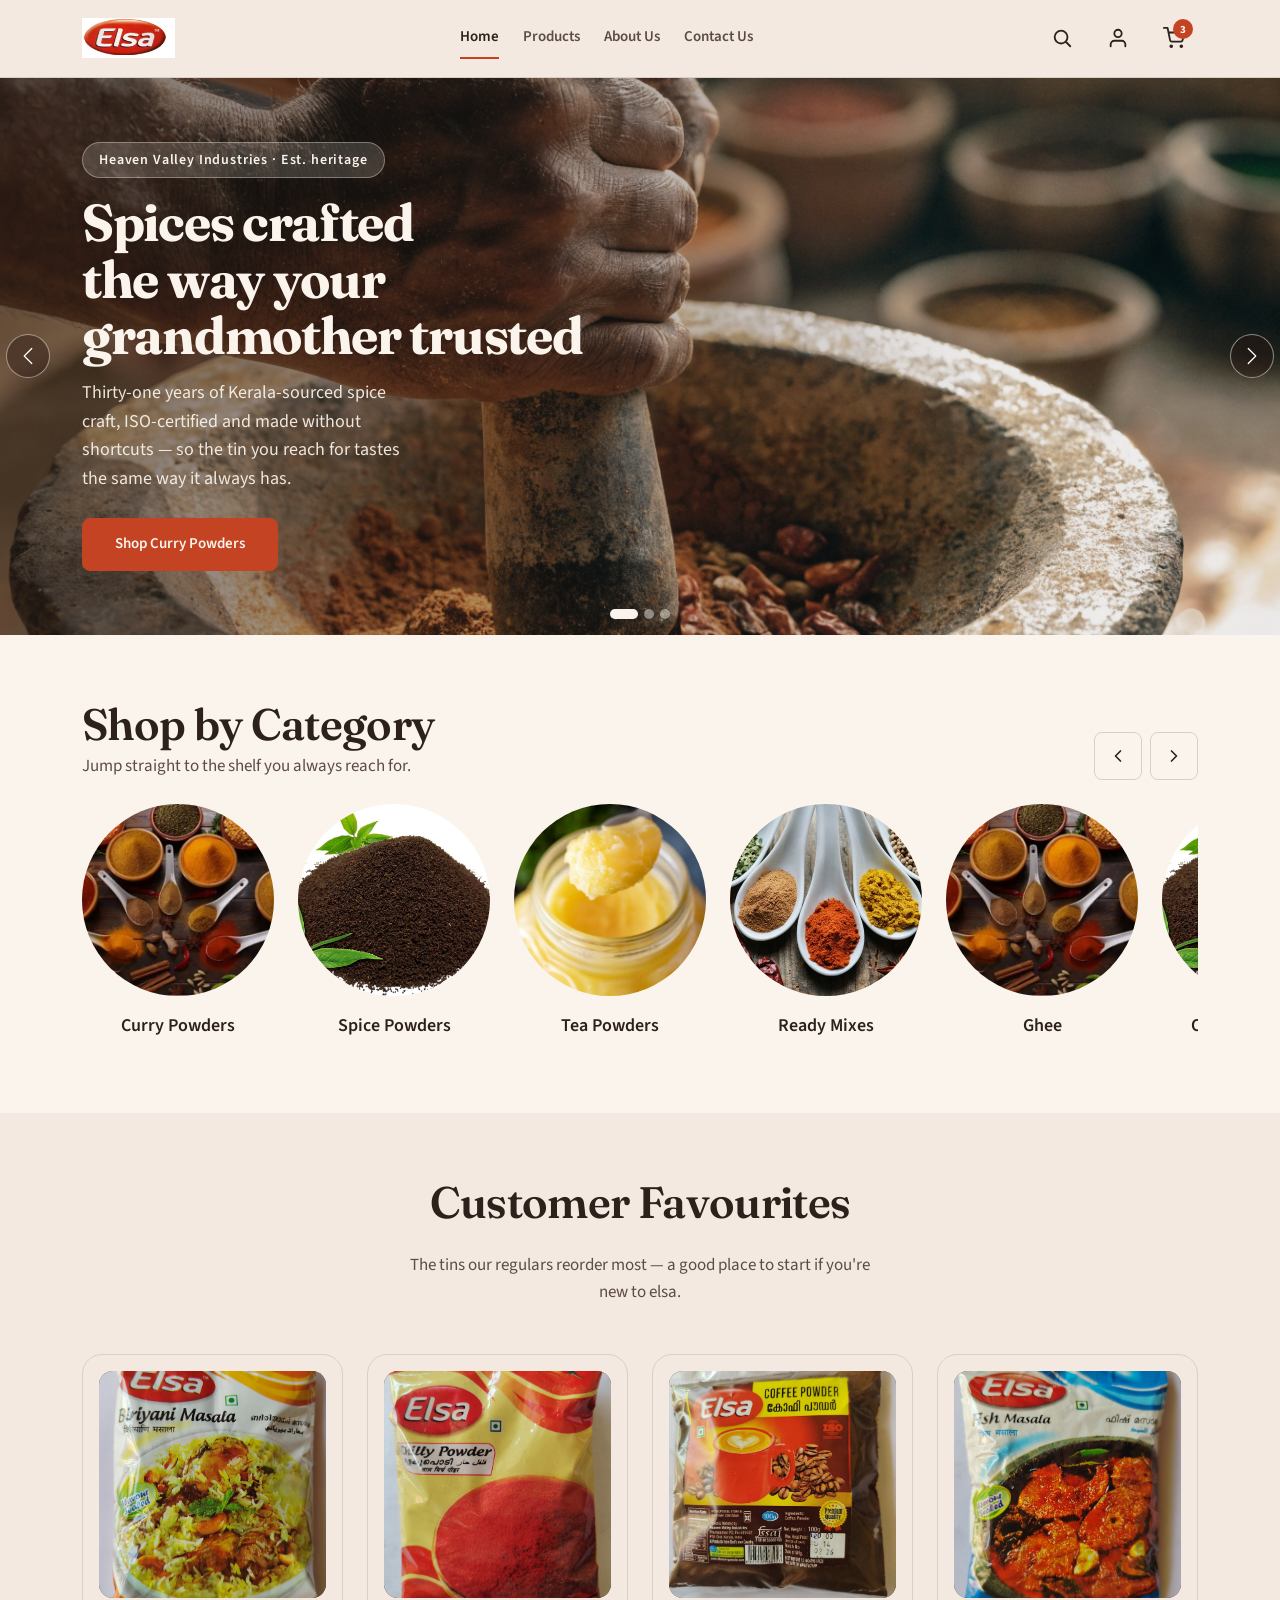
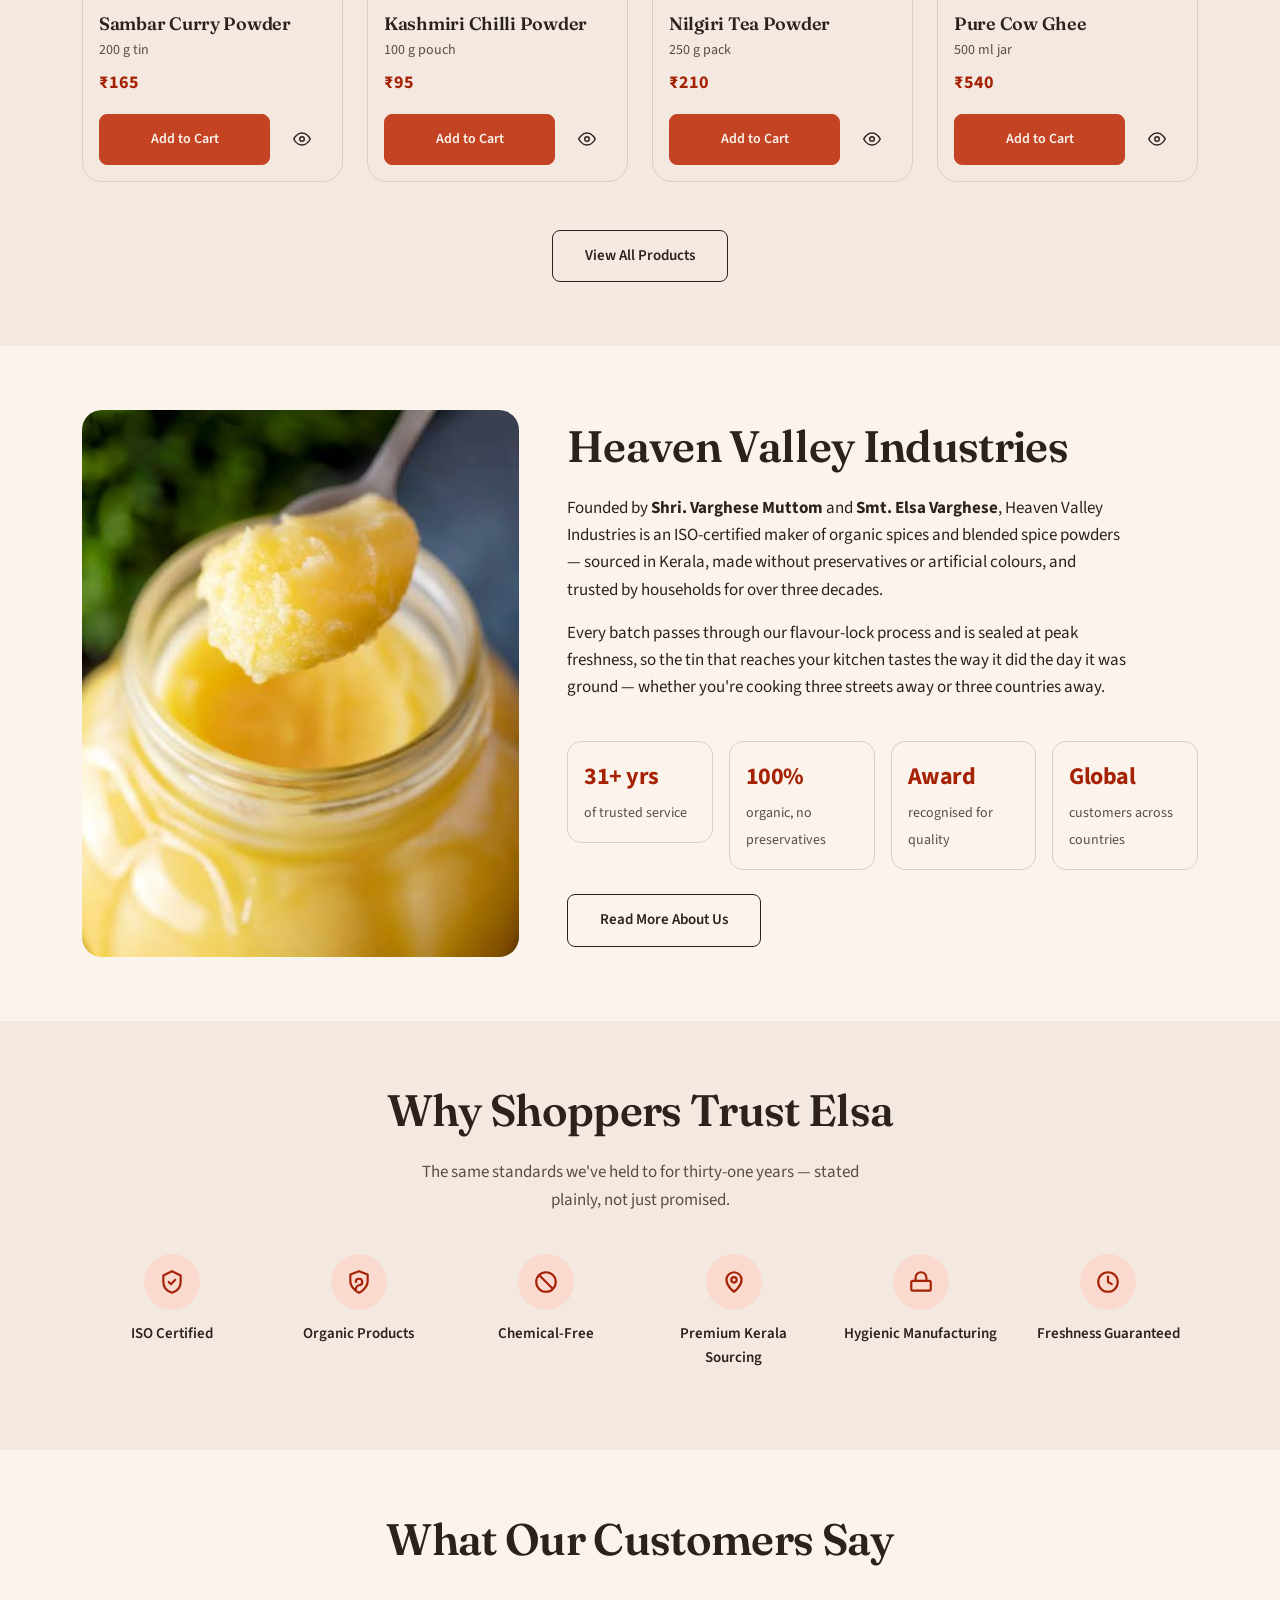
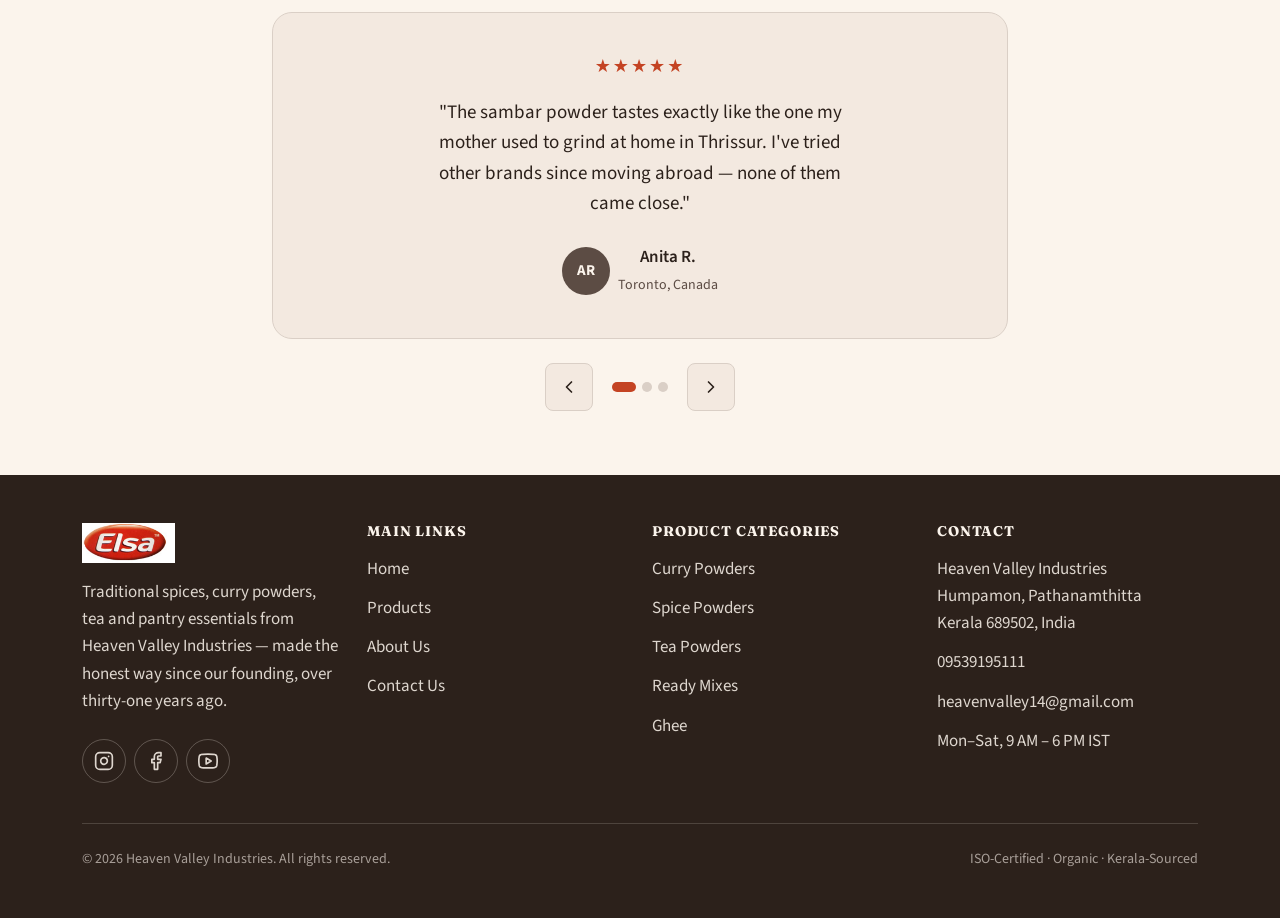
==== index.html @ 5a3be011 "first commit" ====
﻿<!DOCTYPE html>
<html lang="en">
<head>
  <meta charset="UTF-8">
  <meta name="viewport" content="width=device-width, initial-scale=1">
  <title>elsa — Traditional Spices, Curry Powders &amp; Pantry Essentials | Heaven Valley Industries</title>
  <meta name="description" content="Shop curry powders, spice blends, tea, ready mixes and ghee from Heaven Valley Industries — ISO-certified, organic, Kerala-sourced, made without preservatives or artificial colours.">

  <!-- Bootstrap 5 -->
  <link href="https://cdn.jsdelivr.net/npm/bootstrap@5.3.3/dist/css/bootstrap.min.css" rel="stylesheet">

  <!-- Heritage Pairing: Fraunces (warm display serif) + Source Sans 3 (humanist body sans); self-host in production -->
  <link rel="preconnect" href="https://fonts.googleapis.com">
  <link rel="preconnect" href="https://fonts.gstatic.com" crossorigin>
  <link href="https://fonts.googleapis.com/css2?family=Fraunces:opsz,wght@9..144,500;9..144,600&family=Source+Sans+3:wght@400;500;600;700&display=swap" rel="stylesheet">

  <link rel="stylesheet" href="css/tokens.css">
  <link rel="stylesheet" href="css/styles.css">
</head>
<body>
  <a class="skip-link" href="#main-content">Skip to main content</a>

  <!-- ============================== HEADER ============================== -->
  <header class="site-header sticky-top">
    <div class="container-xl">
      <div class="site-header__bar">

        <a class="brand" href="index.html">
          <img class="brand__logo" src="assets/images/elsa.png" alt="elsa — Heaven Valley Industries" width="168" height="48">
        </a>

        <nav class="primary-nav" aria-label="Primary">
          <a href="index.html" aria-current="page">Home</a>
          <a href="products.html">Products</a>
          <a href="about.html">About Us</a>
          <a href="contact.html">Contact Us</a>
        </nav>

        <div class="d-flex align-items-center gap-2 ms-auto ms-lg-0">

          <button type="button" class="icon-btn" id="searchToggle" aria-haspopup="true" aria-expanded="false" aria-controls="searchPanel" aria-label="Search products">
            <svg width="22" height="22" viewBox="0 0 24 24" fill="none" stroke="currentColor" stroke-width="2" stroke-linecap="round" stroke-linejoin="round" aria-hidden="true">
              <circle cx="11" cy="11" r="7"></circle>
              <line x1="21" y1="21" x2="16.65" y2="16.65"></line>
            </svg>
          </button>

          <div class="account-menu" id="accountMenu">
            <button type="button" class="icon-btn" id="accountMenuTrigger" aria-haspopup="true" aria-expanded="false" aria-controls="accountMenuPanel" aria-label="Account menu">
              <svg width="22" height="22" viewBox="0 0 24 24" fill="none" stroke="currentColor" stroke-width="2" stroke-linecap="round" stroke-linejoin="round" aria-hidden="true">
                <path d="M20 21v-2a4 4 0 0 0-4-4H8a4 4 0 0 0-4 4v2"></path>
                <circle cx="12" cy="7" r="4"></circle>
              </svg>
            </button>
            <div class="account-menu__panel" id="accountMenuPanel" role="menu" aria-label="Account">
              <a href="#" role="menuitem">My Account</a>
              <a href="order-tracking.html" role="menuitem">Track Order</a>
              <a href="login.html" role="menuitem">Sign In</a>
            </div>
          </div>

          <a class="icon-btn" href="cart.html" aria-label="Cart, 3 items">
            <svg width="22" height="22" viewBox="0 0 24 24" fill="none" stroke="currentColor" stroke-width="2" stroke-linecap="round" stroke-linejoin="round" aria-hidden="true">
              <circle cx="9" cy="21" r="1"></circle>
              <circle cx="20" cy="21" r="1"></circle>
              <path d="M1 1h4l2.68 13.39a2 2 0 0 0 2 1.61h9.72a2 2 0 0 0 2-1.61L23 6H6"></path>
            </svg>
            <span class="cart-badge" id="cartBadge">3</span>
          </a>

          <button type="button" class="icon-btn nav-toggle" id="navToggle" aria-haspopup="true" aria-expanded="false" aria-controls="mobileDrawer" aria-label="Open menu">
            <svg width="22" height="22" viewBox="0 0 24 24" fill="none" stroke="currentColor" stroke-width="2" stroke-linecap="round" stroke-linejoin="round" aria-hidden="true">
              <line x1="3" y1="6" x2="21" y2="6"></line>
              <line x1="3" y1="12" x2="21" y2="12"></line>
              <line x1="3" y1="18" x2="21" y2="18"></line>
            </svg>
          </button>

        </div>
      </div>
    </div>

    <div class="search-panel" id="searchPanel">
      <div class="search-panel__inner">
        <div class="container-xl">
          <form class="header-search" role="search" action="#" method="get">
            <label class="visually-hidden" for="site-search">Search products</label>
            <svg width="18" height="18" viewBox="0 0 24 24" fill="none" stroke="currentColor" stroke-width="2" stroke-linecap="round" stroke-linejoin="round" aria-hidden="true">
              <circle cx="11" cy="11" r="7"></circle>
              <line x1="21" y1="21" x2="16.65" y2="16.65"></line>
            </svg>
            <input type="search" id="site-search" name="q" placeholder="Search curry powders, spices, tea…">
            <button type="button" class="icon-btn search-panel__close" id="searchClose" aria-label="Close search">
              <svg width="18" height="18" viewBox="0 0 24 24" fill="none" stroke="currentColor" stroke-width="2" stroke-linecap="round" stroke-linejoin="round" aria-hidden="true">
                <line x1="18" y1="6" x2="6" y2="18"></line>
                <line x1="6" y1="6" x2="18" y2="18"></line>
              </svg>
            </button>
          </form>
        </div>
      </div>
    </div>
  </header>

  <!-- Mobile drawer -->
  <div class="drawer-scrim" id="drawerScrim" hidden></div>
  <nav class="mobile-drawer" id="mobileDrawer" aria-label="Mobile" aria-hidden="true">
    <div class="mobile-drawer__head">
      <span class="brand"><img class="brand__logo" src="assets/images/elsa.png" alt="elsa — Heaven Valley Industries" width="168" height="48"></span>
      <button type="button" class="icon-btn" id="drawerClose" aria-label="Close menu">
        <svg width="20" height="20" viewBox="0 0 24 24" fill="none" stroke="currentColor" stroke-width="2" stroke-linecap="round" stroke-linejoin="round" aria-hidden="true">
          <line x1="18" y1="6" x2="6" y2="18"></line>
          <line x1="6" y1="6" x2="18" y2="18"></line>
        </svg>
      </button>
    </div>
    <div class="mobile-drawer__section">
      <p class="mobile-drawer__label">Browse</p>
      <ul class="mobile-drawer__list">
        <li><a href="index.html">Home</a></li>
        <li><a href="products.html">Products</a></li>
        <li><a href="about.html">About Us</a></li>
        <li><a href="contact.html">Contact Us</a></li>
      </ul>
    </div>
    <div class="mobile-drawer__section">
      <p class="mobile-drawer__label">Account</p>
      <ul class="mobile-drawer__list">
        <li><a href="#">My Account</a></li>
        <li><a href="order-tracking.html">Track Order</a></li>
        <li><a href="login.html">Sign In</a></li>
      </ul>
    </div>
    <div class="mobile-drawer__section" style="border-bottom: none;">
      <p class="mobile-drawer__label">Shopping</p>
      <ul class="mobile-drawer__list">
        <li>
          <a href="cart.html">
            <span class="d-flex align-items-center justify-content-between w-100">
              <span>Your Cart</span>
              <span class="cart-badge" style="position: static;">3</span>
            </span>
          </a>
        </li>
      </ul>
    </div>
  </nav>

  <main id="main-content">

    <!-- ============================== HERO ============================== -->
    <section class="hero" aria-roledescription="carousel" aria-label="Featured highlights">
      <div id="heroCarousel" class="carousel slide" data-bs-ride="carousel" data-bs-pause="hover" data-bs-interval="6500">
        <div class="carousel-indicators">
          <button type="button" data-bs-target="#heroCarousel" data-bs-slide-to="0" class="active" aria-current="true" aria-label="Slide 1: Heritage and quality"></button>
          <button type="button" data-bs-target="#heroCarousel" data-bs-slide-to="1" aria-label="Slide 2: Purity and process"></button>
          <button type="button" data-bs-target="#heroCarousel" data-bs-slide-to="2" aria-label="Slide 3: Full range"></button>
        </div>
        <div class="carousel-inner">

          <div class="carousel-item active">
            <div class="hero-slide" style="background-image: url('assets/images/elsa-hero-1.png');">
              <div class="container-xl">
                <div class="hero-slide__content">
                  <span class="hero-slide__eyebrow">Heaven Valley Industries · Est. heritage</span>
                  <h1 class="hero-slide__title">Spices crafted the way your grandmother trusted</h1>
                  <p class="hero-slide__lede">Thirty-one years of Kerala-sourced spice craft, ISO-certified and made without shortcuts — so the tin you reach for tastes the same way it always has.</p>
                  <a class="btn btn-accent btn-lg" href="products.html">Shop Curry Powders</a>
                </div>
              </div>
            </div>
          </div>

          <div class="carousel-item">
            <div class="hero-slide" style="background-image: url('assets/images/elsa-hero-2.png');">
              <div class="container-xl">
                <div class="hero-slide__content">
                  <span class="hero-slide__eyebrow">No preservatives · No artificial colour</span>
                  <h1 class="hero-slide__title">No preservatives. No artificial colours. Just spice.</h1>
                  <p class="hero-slide__lede">Our flavour-lock process keeps every batch close to how it tasted the day it was ground — nothing added to make it last, nothing added to make it look brighter.</p>
                  <a class="btn btn-accent btn-lg" href="about.html">See What Makes Us Different</a>
                </div>
              </div>
            </div>
          </div>

          <div class="carousel-item">
            <div class="hero-slide" style="background-image: url('assets/images/elsa-hero-3.png');">
              <div class="container-xl">
                <div class="hero-slide__content">
                  <span class="hero-slide__eyebrow">Curry powders · Spice blends · Tea · Mixes · Ghee</span>
                  <h1 class="hero-slide__title">Everything your kitchen reaches for, in one place</h1>
                  <p class="hero-slide__lede">From the everyday curry powder to the ghee you save for festival cooking — restock the staples you already trust in a couple of taps.</p>
                  <a class="btn btn-accent btn-lg" href="products.html">Browse All Products</a>
                </div>
              </div>
            </div>
          </div>

        </div>

        <button class="carousel-control-prev" type="button" data-bs-target="#heroCarousel" data-bs-slide="prev">
          <span class="carousel-control-prev-icon" aria-hidden="true"></span>
          <span class="visually-hidden">Previous slide</span>
        </button>
        <button class="carousel-control-next" type="button" data-bs-target="#heroCarousel" data-bs-slide="next">
          <span class="carousel-control-next-icon" aria-hidden="true"></span>
          <span class="visually-hidden">Next slide</span>
        </button>
      </div>
    </section>

    <!-- ============================== CATEGORIES ============================== -->
    <section class="section section--paper" aria-labelledby="categories-heading">
      <div class="container-xl">
        <div class="d-flex justify-content-between align-items-end flex-wrap gap-3 mb-4">
          <div>
            <h2 class="section-heading mb-1" id="categories-heading">Shop by Category</h2>
            <p class="section-lede mb-0">Jump straight to the shelf you always reach for.</p>
          </div>
          <div class="scroller-controls" role="group" aria-label="Scroll categories">
            <button type="button" class="icon-btn" id="categoryPrev" aria-label="Scroll categories left">
              <svg width="20" height="20" viewBox="0 0 24 24" fill="none" stroke="currentColor" stroke-width="2" stroke-linecap="round" stroke-linejoin="round" aria-hidden="true"><polyline points="15 18 9 12 15 6"></polyline></svg>
            </button>
            <button type="button" class="icon-btn" id="categoryNext" aria-label="Scroll categories right">
              <svg width="20" height="20" viewBox="0 0 24 24" fill="none" stroke="currentColor" stroke-width="2" stroke-linecap="round" stroke-linejoin="round" aria-hidden="true"><polyline points="9 18 15 12 9 6"></polyline></svg>
            </button>
          </div>
        </div>

        <ul class="category-scroller list-unstyled mb-0" id="categoryScroller">
          <li class="category-card-wrap">
            <a class="category-card" href="products.html">
              <span class="category-card__media">
                <img src="assets/images/category-2.jpg" alt="Curry Powders" loading="lazy">
              </span>
              <span class="category-card__title">Curry Powders</span>
            </a>
          </li>
          <li class="category-card-wrap">
            <a class="category-card" href="products.html">
              <span class="category-card__media">
                <img src="assets/images/category-3.jpg" alt="Spice Powders" loading="lazy">
              </span>
              <span class="category-card__title">Spice Powders</span>
            </a>
          </li>
          <li class="category-card-wrap">
            <a class="category-card" href="products.html">
              <span class="category-card__media">
                <img src="assets/images/category-4.jpg" alt="Tea Powders" loading="lazy">
              </span>
              <span class="category-card__title">Tea Powders</span>
            </a>
          </li>
          <li class="category-card-wrap">
            <a class="category-card" href="products.html">
              <span class="category-card__media">
                <img src="assets/images/category-5.webp" alt="Ready Mixes" loading="lazy">
              </span>
              <span class="category-card__title">Ready Mixes</span>
            </a>
          </li>
          <li class="category-card-wrap">
            <a class="category-card" href="products.html">
              <span class="category-card__media">
                <img src="assets/images/category-2.jpg" alt="Ghee" loading="lazy">
              </span>
              <span class="category-card__title">Ghee</span>
            </a>
          </li>
          <li class="category-card-wrap">
            <a class="category-card" href="products.html">
              <span class="category-card__media">
                <img src="assets/images/category-3.jpg" alt="Organic Products" loading="lazy">
              </span>
              <span class="category-card__title">Organic Products</span>
            </a>
          </li>
        </ul>
      </div>
    </section>

    <!-- ============================== FEATURED PRODUCTS ============================== -->
    <section class="section section--surface" id="featured-products" aria-labelledby="featured-heading">
      <div class="container-xl">
        <div class="text-center mx-auto mb-5" style="max-width: 38rem;">
          <h2 class="section-heading" id="featured-heading">Customer Favourites</h2>
          <p class="section-lede mx-auto">The tins our regulars reorder most — a good place to start if you're new to elsa.</p>
        </div>

        <div class="row row-cols-2 row-cols-md-2 row-cols-xl-4 g-4">

          <div class="col">
            <article class="product-card">
              <div class="product-card__media">
                <span class="media-placeholder" data-asset="Product photo, Elsa Sambar Curry Powder 200g tin on neutral backdrop, 1200×1200" aria-hidden="true">Sambar Curry Powder</span>
              </div>
              <h3 class="product-card__name">Sambar Curry Powder</h3>
              <p class="product-card__weight">200 g tin</p>
              <p class="product-card__price">₹165</p>
              <div class="product-card__actions">
                <button type="button" class="btn btn-accent btn-add" data-product="Sambar Curry Powder">
                  <span class="btn-add__label">Add to Cart</span>
                </button>
                <button type="button" class="btn btn-quiet" data-quick-view
                  data-name="Sambar Curry Powder" data-weight="200 g tin" data-price="₹165"
                  data-desc="A balanced, slow-roasted blend for everyday sambar — coriander-forward with a gentle chilli warmth, ground in small batches and sealed for freshness."
                  aria-label="Quick view: Sambar Curry Powder">
                  <svg width="18" height="18" viewBox="0 0 24 24" fill="none" stroke="currentColor" stroke-width="2" stroke-linecap="round" stroke-linejoin="round" aria-hidden="true"><path d="M1 12s4-8 11-8 11 8 11 8-4 8-11 8-11-8-11-8z"></path><circle cx="12" cy="12" r="3"></circle></svg>
                </button>
              </div>
            </article>
          </div>

          <div class="col">
            <article class="product-card">
              <div class="product-card__media">
                <span class="media-placeholder" data-asset="Product photo, Elsa Kashmiri Chilli Powder 100g pouch on neutral backdrop, 1200×1200" aria-hidden="true">Kashmiri Chilli Powder</span>
              </div>
              <h3 class="product-card__name">Kashmiri Chilli Powder</h3>
              <p class="product-card__weight">100 g pouch</p>
              <p class="product-card__price">₹95</p>
              <div class="product-card__actions">
                <button type="button" class="btn btn-accent btn-add" data-product="Kashmiri Chilli Powder">
                  <span class="btn-add__label">Add to Cart</span>
                </button>
                <button type="button" class="btn btn-quiet" data-quick-view
                  data-name="Kashmiri Chilli Powder" data-weight="100 g pouch" data-price="₹95"
                  data-desc="Prized for colour over heat — stone-ground from sun-dried Kashmiri chillies for the deep red base every good curry starts with."
                  aria-label="Quick view: Kashmiri Chilli Powder">
                  <svg width="18" height="18" viewBox="0 0 24 24" fill="none" stroke="currentColor" stroke-width="2" stroke-linecap="round" stroke-linejoin="round" aria-hidden="true"><path d="M1 12s4-8 11-8 11 8 11 8-4 8-11 8-11-8-11-8z"></path><circle cx="12" cy="12" r="3"></circle></svg>
                </button>
              </div>
            </article>
          </div>

          <div class="col">
            <article class="product-card">
              <div class="product-card__media">
                <span class="media-placeholder" data-asset="Product photo, Elsa Nilgiri Tea Powder 250g pack on neutral backdrop, 1200×1200" aria-hidden="true">Nilgiri Tea Powder</span>
              </div>
              <h3 class="product-card__name">Nilgiri Tea Powder</h3>
              <p class="product-card__weight">250 g pack</p>
              <p class="product-card__price">₹210</p>
              <div class="product-card__actions">
                <button type="button" class="btn btn-accent btn-add" data-product="Nilgiri Tea Powder">
                  <span class="btn-add__label">Add to Cart</span>
                </button>
                <button type="button" class="btn btn-quiet" data-quick-view
                  data-name="Nilgiri Tea Powder" data-weight="250 g pack" data-price="₹210"
                  data-desc="A brisk, full-bodied CTC blend from the Nilgiri hills — the everyday cup, brews strong enough for a generous splash of milk."
                  aria-label="Quick view: Nilgiri Tea Powder">
                  <svg width="18" height="18" viewBox="0 0 24 24" fill="none" stroke="currentColor" stroke-width="2" stroke-linecap="round" stroke-linejoin="round" aria-hidden="true"><path d="M1 12s4-8 11-8 11 8 11 8-4 8-11 8-11-8-11-8z"></path><circle cx="12" cy="12" r="3"></circle></svg>
                </button>
              </div>
            </article>
          </div>

          <div class="col">
            <article class="product-card">
              <div class="product-card__media">
                <span class="media-placeholder" data-asset="Product photo, Elsa Pure Cow Ghee 500ml jar on neutral backdrop, 1200×1200" aria-hidden="true">Pure Cow Ghee</span>
              </div>
              <h3 class="product-card__name">Pure Cow Ghee</h3>
              <p class="product-card__weight">500 ml jar</p>
              <p class="product-card__price">₹540</p>
              <div class="product-card__actions">
                <button type="button" class="btn btn-accent btn-add" data-product="Pure Cow Ghee">
                  <span class="btn-add__label">Add to Cart</span>
                </button>
                <button type="button" class="btn btn-quiet" data-quick-view
                  data-name="Pure Cow Ghee" data-weight="500 ml jar" data-price="₹540"
                  data-desc="Slow-simmered the traditional way from Kerala cow's milk — the deep aroma that finishes a pot of dal or a festival sweet properly."
                  aria-label="Quick view: Pure Cow Ghee">
                  <svg width="18" height="18" viewBox="0 0 24 24" fill="none" stroke="currentColor" stroke-width="2" stroke-linecap="round" stroke-linejoin="round" aria-hidden="true"><path d="M1 12s4-8 11-8 11 8 11 8-4 8-11 8-11-8-11-8z"></path><circle cx="12" cy="12" r="3"></circle></svg>
                </button>
              </div>
            </article>
          </div>

        </div>

        <div class="text-center mt-5">
          <a class="btn btn-ghost btn-lg" href="products.html">View All Products</a>
        </div>
      </div>
    </section>

    <!-- ============================== ABOUT US ============================== -->
    <section class="section" id="about" aria-labelledby="about-heading">
      <div class="container-xl">
        <div class="row align-items-center g-5">
          <div class="col-12 col-lg-5">
            <div class="about-media">
              <img src="assets/images/category-4.jpg" alt="Heaven Valley Industries — Kerala spice heritage" loading="lazy" style="width:100%;height:100%;object-fit:cover;display:block;">
            </div>
          </div>
          <div class="col-12 col-lg-7">
            <h2 class="section-heading">Heaven Valley Industries</h2>
            <p>Founded by <strong>Shri. Varghese Muttom</strong> and <strong>Smt. Elsa Varghese</strong>, Heaven Valley Industries is an ISO-certified maker of organic spices and blended spice powders — sourced in Kerala, made without preservatives or artificial colours, and trusted by households for over three decades.</p>
            <p>Every batch passes through our flavour-lock process and is sealed at peak freshness, so the tin that reaches your kitchen tastes the way it did the day it was ground — whether you're cooking three streets away or three countries away.</p>

            <div class="row row-cols-2 row-cols-lg-4 g-3 my-4">
              <div class="col">
                <div class="stat-card">
                  <span class="stat-card__value">31+ yrs</span>
                  <span class="stat-card__label">of trusted service</span>
                </div>
              </div>
              <div class="col">
                <div class="stat-card">
                  <span class="stat-card__value">100%</span>
                  <span class="stat-card__label">organic, no preservatives</span>
                </div>
              </div>
              <div class="col">
                <div class="stat-card">
                  <span class="stat-card__value">Award</span>
                  <span class="stat-card__label">recognised for quality</span>
                </div>
              </div>
              <div class="col">
                <div class="stat-card">
                  <span class="stat-card__value">Global</span>
                  <span class="stat-card__label">customers across countries</span>
                </div>
              </div>
            </div>

            <a class="btn btn-ghost" href="about.html">Read More About Us</a>
          </div>
        </div>
      </div>
    </section>

    <!-- ============================== TRUST & QUALITY ============================== -->
    <section class="section section--surface" aria-labelledby="trust-heading">
      <div class="container-xl">
        <div class="text-center mx-auto mb-4" style="max-width: 38rem;">
          <h2 class="section-heading" id="trust-heading">Why Shoppers Trust Elsa</h2>
          <p class="section-lede mx-auto">The same standards we've held to for thirty-one years — stated plainly, not just promised.</p>
        </div>

        <div class="row row-cols-2 row-cols-md-3 row-cols-xl-6 g-2">
          <div class="col">
            <div class="trust-item">
              <span class="trust-item__icon" aria-hidden="true">
                <svg width="26" height="26" viewBox="0 0 24 24" fill="none" stroke="currentColor" stroke-width="2" stroke-linecap="round" stroke-linejoin="round"><path d="M12 2 4 6v6c0 5 3.5 8.5 8 10 4.5-1.5 8-5 8-10V6l-8-4z"></path><path d="m9 12 2 2 4-4"></path></svg>
              </span>
              <p class="trust-item__label mb-0">ISO Certified</p>
            </div>
          </div>
          <div class="col">
            <div class="trust-item">
              <span class="trust-item__icon" aria-hidden="true">
                <svg width="26" height="26" viewBox="0 0 24 24" fill="none" stroke="currentColor" stroke-width="2" stroke-linecap="round" stroke-linejoin="round"><path d="M12 22s8-4 8-11V5l-8-3-8 3v6c0 7 8 11 8 11z"></path><path d="M9 12c0-2 1.5-3 3-3s3 1 3 3-1.5 3-3 3-3 2-3 4"></path></svg>
              </span>
              <p class="trust-item__label mb-0">Organic Products</p>
            </div>
          </div>
          <div class="col">
            <div class="trust-item">
              <span class="trust-item__icon" aria-hidden="true">
                <svg width="26" height="26" viewBox="0 0 24 24" fill="none" stroke="currentColor" stroke-width="2" stroke-linecap="round" stroke-linejoin="round"><circle cx="12" cy="12" r="9"></circle><line x1="6.5" y1="6.5" x2="17.5" y2="17.5"></line></svg>
              </span>
              <p class="trust-item__label mb-0">Chemical-Free</p>
            </div>
          </div>
          <div class="col">
            <div class="trust-item">
              <span class="trust-item__icon" aria-hidden="true">
                <svg width="26" height="26" viewBox="0 0 24 24" fill="none" stroke="currentColor" stroke-width="2" stroke-linecap="round" stroke-linejoin="round"><path d="M12 21s-7-5-7-11a7 7 0 0 1 14 0c0 6-7 11-7 11z"></path><circle cx="12" cy="10" r="2.5"></circle></svg>
              </span>
              <p class="trust-item__label mb-0">Premium Kerala Sourcing</p>
            </div>
          </div>
          <div class="col">
            <div class="trust-item">
              <span class="trust-item__icon" aria-hidden="true">
                <svg width="26" height="26" viewBox="0 0 24 24" fill="none" stroke="currentColor" stroke-width="2" stroke-linecap="round" stroke-linejoin="round"><rect x="3" y="11" width="18" height="9" rx="1.5"></rect><path d="M7 11V8a5 5 0 0 1 10 0v3"></path></svg>
              </span>
              <p class="trust-item__label mb-0">Hygienic Manufacturing</p>
            </div>
          </div>
          <div class="col">
            <div class="trust-item">
              <span class="trust-item__icon" aria-hidden="true">
                <svg width="26" height="26" viewBox="0 0 24 24" fill="none" stroke="currentColor" stroke-width="2" stroke-linecap="round" stroke-linejoin="round"><circle cx="12" cy="12" r="9"></circle><polyline points="12 7 12 12 15.5 14"></polyline></svg>
              </span>
              <p class="trust-item__label mb-0">Freshness Guaranteed</p>
            </div>
          </div>
        </div>
      </div>
    </section>

    <!-- ============================== TESTIMONIALS ============================== -->
    <section class="section" aria-labelledby="testimonials-heading">
      <div class="container-xl">
        <h2 class="section-heading text-center mb-5" id="testimonials-heading">What Our Customers Say</h2>

        <div class="row justify-content-center">
          <div class="col-12 col-md-10 col-lg-8">
            <div id="testimonialCarousel" class="carousel slide" data-bs-ride="false">
              <div class="carousel-inner">

                <div class="carousel-item active">
                  <figure class="testimonial-card mb-0">
                    <div class="testimonial-card__stars" role="img" aria-label="Rated 5 out of 5 stars">★★★★★</div>
                    <blockquote class="testimonial-card__quote">"The sambar powder tastes exactly like the one my mother used to grind at home in Thrissur. I've tried other brands since moving abroad — none of them came close."</blockquote>
                    <figcaption class="testimonial-card__person">
                      <span class="avatar" aria-hidden="true">AR</span>
                      <span>
                        <span class="testimonial-card__name">Anita R.</span>
                        <span class="testimonial-card__place">Toronto, Canada</span>
                      </span>
                    </figcaption>
                  </figure>
                </div>

                <div class="carousel-item">
                  <figure class="testimonial-card mb-0">
                    <div class="testimonial-card__stars" role="img" aria-label="Rated 5 out of 5 stars">★★★★★</div>
                    <blockquote class="testimonial-card__quote">"My mother is 78 and orders her own spice tins now because the website is so easy to use — big buttons, clear prices, nothing confusing. That alone earned my trust in the brand."</blockquote>
                    <figcaption class="testimonial-card__person">
                      <span class="avatar" aria-hidden="true">SM</span>
                      <span>
                        <span class="testimonial-card__name">Suresh M.</span>
                        <span class="testimonial-card__place">Kochi, Kerala</span>
                      </span>
                    </figcaption>
                  </figure>
                </div>

                <div class="carousel-item">
                  <figure class="testimonial-card mb-0">
                    <div class="testimonial-card__stars" role="img" aria-label="Rated 4 out of 5 stars">★★★★<span aria-hidden="true">☆</span></div>
                    <blockquote class="testimonial-card__quote">"The ghee has a depth of flavour that the supermarket brands just don't have, and you can genuinely smell that it's the real thing the moment you open the jar."</blockquote>
                    <figcaption class="testimonial-card__person">
                      <span class="avatar" aria-hidden="true">PJ</span>
                      <span>
                        <span class="testimonial-card__name">Priya J.</span>
                        <span class="testimonial-card__place">Bengaluru, India</span>
                      </span>
                    </figcaption>
                  </figure>
                </div>

              </div>

              <div class="d-flex align-items-center justify-content-center gap-3 mt-4">
                <button class="icon-btn testimonial-control" type="button" data-bs-target="#testimonialCarousel" data-bs-slide="prev">
                  <svg width="20" height="20" viewBox="0 0 24 24" fill="none" stroke="currentColor" stroke-width="2" stroke-linecap="round" stroke-linejoin="round" aria-hidden="true"><polyline points="15 18 9 12 15 6"></polyline></svg>
                  <span class="visually-hidden">Previous testimonial</span>
                </button>
                <div class="carousel-indicators position-static m-0">
                  <button type="button" data-bs-target="#testimonialCarousel" data-bs-slide-to="0" class="active" aria-current="true" aria-label="Testimonial 1"></button>
                  <button type="button" data-bs-target="#testimonialCarousel" data-bs-slide-to="1" aria-label="Testimonial 2"></button>
                  <button type="button" data-bs-target="#testimonialCarousel" data-bs-slide-to="2" aria-label="Testimonial 3"></button>
                </div>
                <button class="icon-btn testimonial-control" type="button" data-bs-target="#testimonialCarousel" data-bs-slide="next">
                  <svg width="20" height="20" viewBox="0 0 24 24" fill="none" stroke="currentColor" stroke-width="2" stroke-linecap="round" stroke-linejoin="round" aria-hidden="true"><polyline points="9 18 15 12 9 6"></polyline></svg>
                  <span class="visually-hidden">Next testimonial</span>
                </button>
              </div>
            </div>
          </div>
        </div>
      </div>
    </section>

  </main>

  <!-- ============================== FOOTER ============================== -->
  <footer class="site-footer" id="contact">
    <div class="container-xl py-5">
      <div class="row row-cols-1 row-cols-md-2 row-cols-lg-4 g-4">

        <div class="col">
          <span class="footer-brand">
            <img class="brand__logo" src="assets/images/elsa.png" alt="elsa — Heaven Valley Industries" width="168" height="48">
          </span>
          <p class="mb-0" style="max-width: 32ch;">Traditional spices, curry powders, tea and pantry essentials from Heaven Valley Industries — made the honest way since our founding, over thirty-one years ago.</p>
          <div class="social-row">
            <a href="#" aria-label="Follow elsa on Instagram">
              <svg width="20" height="20" viewBox="0 0 24 24" fill="none" stroke="currentColor" stroke-width="2" stroke-linecap="round" stroke-linejoin="round" aria-hidden="true"><rect x="2" y="2" width="20" height="20" rx="5"></rect><path d="M16 11.37A4 4 0 1 1 12.63 8 4 4 0 0 1 16 11.37z"></path><line x1="17.5" y1="6.5" x2="17.51" y2="6.5"></line></svg>
            </a>
            <a href="#" aria-label="Follow elsa on Facebook">
              <svg width="20" height="20" viewBox="0 0 24 24" fill="none" stroke="currentColor" stroke-width="2" stroke-linecap="round" stroke-linejoin="round" aria-hidden="true"><path d="M18 2h-3a5 5 0 0 0-5 5v3H7v4h3v8h4v-8h3l1-4h-4V7a1 1 0 0 1 1-1h3z"></path></svg>
            </a>
            <a href="#" aria-label="Subscribe to elsa on YouTube">
              <svg width="20" height="20" viewBox="0 0 24 24" fill="none" stroke="currentColor" stroke-width="2" stroke-linecap="round" stroke-linejoin="round" aria-hidden="true"><path d="M22.5 6.4a3 3 0 0 0-2.1-2.1C18.6 3.7 12 3.7 12 3.7s-6.6 0-8.4.6A3 3 0 0 0 1.5 6.4 31 31 0 0 0 1 12a31 31 0 0 0 .5 5.6 3 3 0 0 0 2.1 2.1c1.8.6 8.4.6 8.4.6s6.6 0 8.4-.6a3 3 0 0 0 2.1-2.1A31 31 0 0 0 23 12a31 31 0 0 0-.5-5.6z"></path><polygon points="9.8 15.5 15.8 12 9.8 8.5 9.8 15.5"></polygon></svg>
            </a>
          </div>
        </div>

        <div class="col">
          <h2 class="footer-heading h6">Main Links</h2>
          <ul class="footer-links">
            <li><a href="index.html">Home</a></li>
            <li><a href="products.html">Products</a></li>
            <li><a href="about.html">About Us</a></li>
            <li><a href="contact.html">Contact Us</a></li>
          </ul>
        </div>

        <div class="col">
          <h2 class="footer-heading h6">Product Categories</h2>
          <ul class="footer-links">
            <li><a href="products.html">Curry Powders</a></li>
            <li><a href="products.html">Spice Powders</a></li>
            <li><a href="products.html">Tea Powders</a></li>
            <li><a href="products.html">Ready Mixes</a></li>
            <li><a href="products.html">Ghee</a></li>
          </ul>
        </div>

        <div class="col">
          <h2 class="footer-heading h6">Contact</h2>
          <ul class="footer-links">
            <li>Heaven Valley Industries<br>Humpamon, Pathanamthitta<br>Kerala 689502, India</li>
            <li><a href="tel:09539195111">09539195111</a></li>
            <li><a href="mailto:heavenvalley14@gmail.com">heavenvalley14@gmail.com</a></li>
            <li>Mon–Sat, 9 AM – 6 PM IST</li>
          </ul>
        </div>

      </div>

      <div class="footer-bottom d-flex flex-wrap justify-content-between gap-2">
        <span>© <span id="footerYear"></span> Heaven Valley Industries. All rights reserved.</span>
        <span>ISO-Certified · Organic · Kerala-Sourced</span>
      </div>
    </div>
  </footer>

  <!-- Quick view dialog -->
  <dialog class="quick-view" id="quickViewDialog" aria-labelledby="quickViewTitle">
    <button type="button" class="icon-btn quick-view__close" id="quickViewClose" aria-label="Close quick view">
      <svg width="20" height="20" viewBox="0 0 24 24" fill="none" stroke="currentColor" stroke-width="2" stroke-linecap="round" stroke-linejoin="round" aria-hidden="true"><line x1="18" y1="6" x2="6" y2="18"></line><line x1="6" y1="6" x2="18" y2="18"></line></svg>
    </button>
    <div class="quick-view__body">
      <div class="quick-view__media">
        <span class="media-placeholder" id="quickViewMedia" aria-hidden="true"></span>
      </div>
      <div>
        <h2 class="h4 mb-1" id="quickViewTitle"></h2>
        <p class="product-card__weight" id="quickViewWeight"></p>
        <p class="product-card__price" id="quickViewPrice"></p>
        <p id="quickViewDesc"></p>
        <button type="button" class="btn btn-accent btn-add" id="quickViewAdd">
          <span class="btn-add__label">Add to Cart</span>
        </button>
      </div>
    </div>
  </dialog>

  <script src="https://cdn.jsdelivr.net/npm/bootstrap@5.3.3/dist/js/bootstrap.bundle.min.js"></script>
  <script src="js/main.js"></script>
</body>
</html>
---- css/tokens.css ----
/*
  Design tokens for elsa — resolved from DESIGN.md's seed palette.
  "[to be resolved during implementation]" placeholders are settled here:
  Spice-Red Accent anchored on dried red chili / paprika; Warm Paper, Ink,
  Surface and Border are tinted toward the same hue at low chroma so the
  whole neutral ramp reads as one family rather than generic gray-on-cream.
*/

:root {
  /* Primary — The Ten-Percent Rule: reserved for primary actions, price, status */
  --color-accent: oklch(56% 0.17 35);
  --color-accent-deep: oklch(47% 0.17 33);
  --color-accent-soft: oklch(91% 0.04 40);

  /* Neutral ramp — all tinted toward the accent's hue (~35) at low chroma */
  --color-warm-paper: oklch(97% 0.013 70);
  --color-surface: oklch(94% 0.016 68);
  --color-border: oklch(86% 0.018 60);
  --color-ink: oklch(26% 0.02 50);
  --color-ink-soft: oklch(43% 0.025 50);

  /* Feedback tones — distinct from the accent so errors never read as "price" */
  --color-success: oklch(54% 0.13 150);
  --color-warning: oklch(58% 0.15 75);

  /* Typography — The Heritage Pairing: a warm display serif for headings
     (carries the "crafted, trusted for generations" feeling) contrasted
     with a clean humanist sans for every reading task — body, labels, prices */
  --font-display: "Fraunces", "Source Serif 4", Georgia, serif;
  --font-sans: "Source Sans 3", "Public Sans", system-ui, -apple-system, sans-serif;

  --text-display: clamp(1.875rem, 1.4rem + 2vw, 2.75rem);
  --text-headline: clamp(1.25rem, 1.1rem + 0.6vw, 1.5rem);
  --text-title: 1.125rem;
  --text-body: 1.0625rem;
  --text-label: 0.9375rem;
  --text-small: 0.875rem;

  --leading-tight: 1.15;
  --leading-body: 1.6;

  /* Spacing scale — varied deliberately section to section, not uniform */
  --space-2xs: 0.5rem;
  --space-xs: 0.75rem;
  --space-sm: 1rem;
  --space-md: 1.5rem;
  --space-lg: 2.5rem;
  --space-xl: 4rem;
  --space-2xl: 6rem;

  /* Shape — gently rounded, never pill or sharp-square */
  --radius-sm: 8px;
  --radius-md: 14px;
  --radius-lg: 20px;
  --radius-pill: 999px;

  /* Elevation — The Flat-Counter Rule: shadows only for genuinely floating elements */
  --shadow-floating: 0 8px 32px oklch(26% 0.02 50 / 0.16);

  /* Motion — responsive only; exponential ease-out, no bounce */
  --ease-out-quart: cubic-bezier(0.25, 1, 0.5, 1);
  --duration-fast: 160ms;
  --duration-base: 240ms;
  --duration-slow: 420ms;

  /* Focus ring — generous and unmissable, per DESIGN.md Inputs spec */
  --focus-ring: 0 0 0 3px var(--color-warm-paper), 0 0 0 6px var(--color-accent);
}

@media (prefers-reduced-motion: reduce) {
  :root {
    --duration-fast: 1ms;
    --duration-base: 1ms;
    --duration-slow: 1ms;
  }
}
---- css/styles.css ----
﻿/* elsa — homepage styles. Bootstrap 5 provides layout/grid; this layer applies
   the brand system on top (The Trusted Pantry Counter — calm, earthy, flat). */

* {
  box-sizing: border-box;
}

html {
  scroll-behavior: smooth;
}

@media (prefers-reduced-motion: reduce) {
  html {
    scroll-behavior: auto;
  }
}

body {
  font-family: var(--font-sans);
  font-size: var(--text-body);
  line-height: var(--leading-body);
  color: var(--color-ink);
  background: var(--color-warm-paper);
  -webkit-font-smoothing: antialiased;
}

/* Clip horizontal bleed from Bootstrap's negative-margin row gutters —
   scoped below the sticky header so position: sticky keeps tracking the
   viewport instead of a newly created scroll container. */
#main-content,
.site-footer {
  overflow-x: clip;
}

h1, h2, h3, h4 {
  font-family: var(--font-display);
  font-weight: 600;
  line-height: var(--leading-tight);
  letter-spacing: -0.015em;
  color: var(--color-ink);
  text-wrap: balance;
}

p {
  text-wrap: pretty;
  max-width: 70ch;
}

a {
  color: var(--color-ink);
}

/* Visible, generous focus ring everywhere — never a subtle color nudge */
a:focus-visible,
button:focus-visible,
input:focus-visible,
[tabindex]:focus-visible {
  outline: none;
  border-radius: var(--radius-sm);
  box-shadow: var(--focus-ring);
}

.section {
  padding-block: var(--space-xl);
}
.section--tight {
  padding-block: var(--space-lg);
}
.section--surface {
  background: var(--color-surface);
}
.section--paper {
  background: var(--color-warm-paper);
}

.section-heading {
  font-size: var(--text-display);
  margin-bottom: var(--space-md);
}
.section-lede {
  color: var(--color-ink-soft);
  font-size: var(--text-body);
  max-width: 60ch;
}

/* ---------------------------------------------------------------------- */
/* Buttons — gently rounded, generous padding, confident tap targets       */
/* ---------------------------------------------------------------------- */

.btn {
  font-family: var(--font-sans);
  font-weight: 600;
  font-size: var(--text-label);
  border-radius: var(--radius-sm);
  padding: 0.875rem 2rem;
  min-height: 3rem;
  transition: background-color var(--duration-base) var(--ease-out-quart),
              color var(--duration-base) var(--ease-out-quart),
              border-color var(--duration-base) var(--ease-out-quart),
              transform var(--duration-fast) var(--ease-out-quart);
  border-width: 1.5px;
}
.btn:active {
  transform: translateY(1px);
}

.btn-accent {
  background-color: var(--color-accent);
  border-color: var(--color-accent);
  color: var(--color-warm-paper);
}
.btn-accent:hover,
.btn-accent:focus-visible {
  background-color: var(--color-accent-deep);
  border-color: var(--color-accent-deep);
  color: var(--color-warm-paper);
}

.btn-ghost {
  background-color: transparent;
  border-color: var(--color-ink);
  color: var(--color-ink);
}
.btn-ghost:hover,
.btn-ghost:focus-visible {
  background-color: var(--color-ink);
  border-color: var(--color-ink);
  color: var(--color-warm-paper);
}

.btn-quiet {
  background-color: var(--color-surface);
  border-color: var(--color-surface);
  color: var(--color-ink);
}
.btn-quiet:hover,
.btn-quiet:focus-visible {
  background-color: var(--color-border);
  border-color: var(--color-border);
  color: var(--color-ink);
}

/* Add-to-cart confirmation state */
.btn-add[data-state="added"] {
  background-color: var(--color-success);
  border-color: var(--color-success);
}

/* ---------------------------------------------------------------------- */
/* Header                                                                   */
/* ---------------------------------------------------------------------- */

.site-header {
  background: var(--color-surface);
  border-bottom: 1px solid var(--color-border);
}

.site-header__bar {
  display: grid;
  grid-template-columns: auto 1fr auto;
  align-items: center;
  gap: var(--space-md);
  padding-block: 0.875rem;
}
.site-header__bar .primary-nav {
  justify-self: center;
}
.site-header__bar > .d-flex {
  justify-self: end;
  margin-left: 0 !important;
}

.brand {
  display: flex;
  align-items: center;
  text-decoration: none;
  white-space: nowrap;
}
.brand__logo {
  display: block;
  height: 2.5rem;
  width: auto;
}

.primary-nav {
  display: flex;
  gap: var(--space-md);
  margin: 0;
  padding: 0;
  list-style: none;
}
.primary-nav a {
  font-weight: 600;
  font-size: var(--text-label);
  text-decoration: none;
  color: var(--color-ink-soft);
  padding-block: 0.5rem;
  border-bottom: 2px solid transparent;
  transition: color var(--duration-base) var(--ease-out-quart),
              border-color var(--duration-base) var(--ease-out-quart);
}
.primary-nav a:hover,
.primary-nav a:focus-visible {
  color: var(--color-ink);
}
.primary-nav a[aria-current="page"] {
  color: var(--color-ink);
  border-bottom-color: var(--color-accent);
}

/* ---------------------------------------------------------------------- */
/* Search — collapsed behind an icon, expands into a panel beneath the bar */
/* ---------------------------------------------------------------------- */

.search-panel {
  display: grid;
  grid-template-rows: 0fr;
  background: var(--color-surface);
  border-bottom: 1px solid transparent;
  transition: grid-template-rows var(--duration-slow) var(--ease-out-quart),
              border-color var(--duration-slow) var(--ease-out-quart);
}
.search-panel.is-open {
  grid-template-rows: 1fr;
  border-bottom-color: var(--color-border);
}
.search-panel__inner {
  overflow: hidden;
  min-height: 0;
}
.search-panel .header-search {
  display: flex;
  align-items: center;
  position: relative;
  max-width: 34rem;
  margin-inline: auto;
  padding-block: var(--space-sm);
  opacity: 0;
  transform: translateY(-0.5rem);
  transition: opacity var(--duration-base) var(--ease-out-quart),
              transform var(--duration-base) var(--ease-out-quart);
}
.search-panel.is-open .header-search {
  opacity: 1;
  transform: none;
  transition-delay: var(--duration-fast);
}
.header-search input {
  width: 100%;
  font-family: var(--font-sans);
  font-size: var(--text-label);
  padding: 0.75rem 3.25rem 0.75rem 2.75rem;
  border-radius: var(--radius-pill);
  border: 1.5px solid var(--color-border);
  background: var(--color-warm-paper);
  color: var(--color-ink);
  min-height: 3rem;
}
.header-search input::placeholder {
  color: var(--color-ink-soft);
}
.header-search input:focus-visible {
  outline: none;
  border-color: var(--color-accent);
  box-shadow: var(--focus-ring);
}
.header-search svg {
  position: absolute;
  left: 1rem;
  top: 50%;
  translate: 0 -50%;
  pointer-events: none;
  color: var(--color-ink-soft);
}
.search-panel__close {
  position: absolute;
  right: 0.25rem;
  top: 50%;
  translate: 0 -50%;
  width: 2.5rem;
  height: 2.5rem;
}

.icon-btn {
  display: inline-flex;
  align-items: center;
  justify-content: center;
  width: 3rem;
  height: 3rem;
  border-radius: var(--radius-sm);
  border: 1.5px solid transparent;
  background: transparent;
  color: var(--color-ink);
  position: relative;
  transition: background-color var(--duration-base) var(--ease-out-quart),
              border-color var(--duration-base) var(--ease-out-quart);
}
.icon-btn:hover,
.icon-btn:focus-visible {
  background: var(--color-warm-paper);
  border-color: var(--color-border);
}

.cart-badge {
  position: absolute;
  top: 0.25rem;
  right: 0.25rem;
  min-width: 1.25rem;
  height: 1.25rem;
  padding-inline: 0.25rem;
  border-radius: var(--radius-pill);
  background: var(--color-accent);
  color: var(--color-warm-paper);
  font-size: 0.6875rem;
  font-weight: 700;
  display: inline-flex;
  align-items: center;
  justify-content: center;
  line-height: 1;
  transition: transform var(--duration-fast) var(--ease-out-quart);
}
.cart-badge.is-pulsing {
  animation: cart-pulse var(--duration-slow) var(--ease-out-quart);
}
@keyframes cart-pulse {
  0% { transform: scale(1); }
  40% { transform: scale(1.35); }
  100% { transform: scale(1); }
}
@media (prefers-reduced-motion: reduce) {
  .cart-badge.is-pulsing { animation: none; }
}

/* Account dropdown */
.account-menu {
  position: relative;
}
.account-menu__panel {
  position: absolute;
  right: 0;
  top: calc(100% + 0.5rem);
  min-width: 12rem;
  background: var(--color-warm-paper);
  border: 1px solid var(--color-border);
  border-radius: var(--radius-md);
  box-shadow: var(--shadow-floating);
  padding: 0.5rem;
  display: none;
  z-index: 1050;
}
.account-menu.is-open .account-menu__panel {
  display: block;
}
.account-menu__panel a {
  display: block;
  padding: 0.75rem 1rem;
  border-radius: var(--radius-sm);
  text-decoration: none;
  color: var(--color-ink);
  font-size: var(--text-label);
  font-weight: 500;
}
.account-menu__panel a:hover,
.account-menu__panel a:focus-visible {
  background: var(--color-surface);
}

.nav-toggle {
  display: none;
}

/* ---------------------------------------------------------------------- */
/* Mobile drawer (off-canvas)                                              */
/* ---------------------------------------------------------------------- */

.drawer-scrim {
  position: fixed;
  inset: 0;
  background: oklch(26% 0.02 50 / 0.4);
  opacity: 0;
  visibility: hidden;
  transition: opacity var(--duration-base) var(--ease-out-quart),
              visibility 0s linear var(--duration-base);
  z-index: 1040;
}
.drawer-scrim.is-visible {
  opacity: 1;
  visibility: visible;
  transition-delay: 0s;
}

.mobile-drawer {
  position: fixed;
  top: 0;
  right: 0;
  bottom: 0;
  width: min(85vw, 22rem);
  background: var(--color-warm-paper);
  border-left: 1px solid var(--color-border);
  box-shadow: var(--shadow-floating);
  transform: translateX(100%);
  transition: transform var(--duration-slow) var(--ease-out-quart);
  z-index: 1050;
  display: flex;
  flex-direction: column;
  overflow-y: auto;
}
.mobile-drawer.is-open {
  transform: translateX(0);
}
@media (prefers-reduced-motion: reduce) {
  .mobile-drawer { transition: none; }
  .drawer-scrim { transition: none; }
}

.mobile-drawer__head {
  display: flex;
  align-items: center;
  justify-content: space-between;
  padding: var(--space-sm) var(--space-md);
  border-bottom: 1px solid var(--color-border);
}
.mobile-drawer__section {
  padding: var(--space-sm) var(--space-md);
  border-bottom: 1px solid var(--color-border);
}
.mobile-drawer__label {
  font-size: var(--text-small);
  font-weight: 600;
  letter-spacing: 0.04em;
  color: var(--color-ink-soft);
  margin-bottom: var(--space-xs);
}
.mobile-drawer__list {
  list-style: none;
  margin: 0;
  padding: 0;
  display: flex;
  flex-direction: column;
  gap: 0.25rem;
}
.mobile-drawer__list a {
  display: flex;
  align-items: center;
  min-height: 3.25rem;
  padding-inline: 0.75rem;
  border-radius: var(--radius-sm);
  text-decoration: none;
  color: var(--color-ink);
  font-weight: 600;
  font-size: 1.0625rem;
}
.mobile-drawer__list a:hover,
.mobile-drawer__list a:focus-visible {
  background: var(--color-surface);
}

/* ---------------------------------------------------------------------- */
/* Hero carousel                                                           */
/* ---------------------------------------------------------------------- */

.hero {
  position: relative;
  isolation: isolate;
}
.hero-slide {
  position: relative;
  min-height: 30rem;
  display: flex;
  align-items: center;
  background-size: cover;
  background-position: center;
}
.hero-slide::after {
  content: "";
  position: absolute;
  inset: 0;
  background: linear-gradient(100deg, oklch(22% 0.03 45 / 0.62) 0%, oklch(22% 0.03 45 / 0.34) 45%, oklch(22% 0.03 45 / 0.08) 75%);
  z-index: 0;
}
.hero-slide__content {
  position: relative;
  z-index: 1;
  max-width: 34rem;
  color: var(--color-warm-paper);
  padding-block: var(--space-xl);
}
.hero-slide__eyebrow {
  display: inline-block;
  font-size: var(--text-small);
  font-weight: 600;
  letter-spacing: 0.06em;
  background: oklch(97% 0.013 70 / 0.16);
  border: 1px solid oklch(97% 0.013 70 / 0.35);
  border-radius: var(--radius-pill);
  padding: 0.375rem 1rem;
  margin-bottom: var(--space-sm);
}
.hero-slide__title {
  font-size: clamp(2rem, 1.4rem + 3vw, 3.25rem);
  font-weight: 700;
  letter-spacing: -0.025em;
  line-height: 1.08;
  color: var(--color-warm-paper);
  margin-bottom: var(--space-sm);
}
.hero-slide__lede {
  font-size: 1.125rem;
  color: oklch(97% 0.013 70 / 0.92);
  max-width: 36ch;
  margin-bottom: var(--space-md);
}

/* Brand-toned placeholder treatment for missing photography — calm, not gray */
.media-placeholder {
  background:
    radial-gradient(120% 140% at 14% 18%, oklch(60% 0.1 35 / 0.35), transparent 60%),
    radial-gradient(120% 140% at 86% 82%, oklch(58% 0.07 95 / 0.3), transparent 60%),
    linear-gradient(160deg, oklch(46% 0.05 50), oklch(30% 0.04 45));
  display: flex;
  align-items: flex-end;
  color: oklch(97% 0.013 70 / 0.78);
}
.media-placeholder__tag {
  font-size: var(--text-small);
  font-weight: 600;
  letter-spacing: 0.03em;
  padding: 0.5rem 0.875rem;
  margin: var(--space-sm);
  border-radius: var(--radius-sm);
  background: oklch(22% 0.03 45 / 0.45);
  border: 1px dashed oklch(97% 0.013 70 / 0.4);
}

.hero .carousel-control-prev,
.hero .carousel-control-next {
  width: 3.5rem;
  opacity: 1;
}
.hero .carousel-control-prev-icon,
.hero .carousel-control-next-icon {
  width: 2.75rem;
  height: 2.75rem;
  background-color: oklch(22% 0.03 45 / 0.4);
  border-radius: var(--radius-pill);
  background-size: 1.25rem;
  border: 1.5px solid oklch(97% 0.013 70 / 0.5);
}
.hero .carousel-indicators [data-bs-target] {
  width: 0.625rem;
  height: 0.625rem;
  border-radius: var(--radius-pill);
  background-color: oklch(97% 0.013 70 / 0.45);
  border: none;
  opacity: 1;
}
.hero .carousel-indicators .active {
  background-color: var(--color-warm-paper);
  width: 1.75rem;
}

#heroCarousel .carousel-inner {
  cursor: grab;
}
#heroCarousel .carousel-inner.is-dragging {
  cursor: grabbing;
  user-select: none;
}
#heroCarousel .carousel-inner.is-dragging .carousel-item {
  pointer-events: none;
}

/* ---------------------------------------------------------------------- */
/* Category strip                                                          */
/* ---------------------------------------------------------------------- */

.category-scroller {
  display: flex;
  gap: var(--space-md);
  overflow-x: auto;
  scroll-snap-type: x mandatory;
  padding-bottom: var(--space-2xs);
  cursor: grab;
  scrollbar-width: none;
  -ms-overflow-style: none;
}
.category-scroller::-webkit-scrollbar {
  display: none;
}
.category-scroller.is-dragging {
  cursor: grabbing;
  scroll-snap-type: none;
  user-select: none;
}
.category-scroller.is-dragging .category-card {
  pointer-events: none;
}
.category-card-wrap {
  scroll-snap-align: start;
  flex: 0 0 auto;
  width: clamp(9.5rem, 28vw, 12rem);
}
.category-card {
  display: flex;
  flex-direction: column;
  align-items: center;
  width: 100%;
  text-decoration: none;
  color: var(--color-ink);
}
.category-card__media {
  display: block;
  width: 100%;
  aspect-ratio: 1 / 1;
  border-radius: 50%;
  overflow: hidden;
  margin-bottom: var(--space-sm);
}
.category-card__media .media-placeholder {
  width: 100%;
  height: 100%;
  align-items: center;
  justify-content: center;
  font-weight: 700;
  font-size: 1.75rem;
  letter-spacing: -0.02em;
  color: oklch(97% 0.013 70 / 0.85);
}
.category-card__title {
  font-weight: 600;
  font-size: var(--text-title);
  text-align: center;
  display: block;
}
.category-card:hover .category-card__media,
.category-card:focus-visible .category-card__media {
  outline: 2px solid var(--color-accent);
  outline-offset: 2px;
}
.category-card__media img {
  width: 100%;
  height: 100%;
  object-fit: cover;
  display: block;
  transition: transform 0.45s var(--ease-out-quart);
}
.category-card:hover .category-card__media img,
.category-card:focus-visible .category-card__media img {
  transform: scale(1.08);
}

.scroller-controls {
  display: flex;
  gap: var(--space-2xs);
}
.scroller-controls .icon-btn {
  border-color: var(--color-border);
  background: var(--color-warm-paper);
}

/* ---------------------------------------------------------------------- */
/* Product cards                                                           */
/* ---------------------------------------------------------------------- */

.product-card {
  background: var(--color-surface);
  border: 1px solid var(--color-border);
  border-radius: var(--radius-lg);
  padding: var(--space-sm);
  height: 100%;
  display: flex;
  flex-direction: column;
  transition: border-color var(--duration-base) var(--ease-out-quart),
              background-color var(--duration-base) var(--ease-out-quart);
}
.product-card:hover,
.product-card:focus-within {
  background: var(--color-warm-paper);
  border-color: var(--color-accent);
}
.product-card__media {
  aspect-ratio: 1 / 1;
  border-radius: var(--radius-md);
  overflow: hidden;
  margin-bottom: var(--space-sm);
  position: relative; /* positioning context for injected img */
}
.product-card__img {
  position: absolute;
  inset: 0;
  width: 100%;
  height: 100%;
  object-fit: cover;
  display: block;
  z-index: 1;
  transition: transform var(--duration-slow) var(--ease-out-quart);
}
@media (prefers-reduced-motion: reduce) {
  .product-card__img { transition: none; }
}
.product-card__media .media-placeholder {
  width: 100%;
  height: 100%;
  align-items: center;
  justify-content: center;
  font-weight: 700;
  font-size: 1.125rem;
}
.product-card__name {
  font-weight: 600;
  font-size: var(--text-title);
  margin-bottom: 0.25rem;
}
.product-card__weight {
  color: var(--color-ink-soft);
  font-size: var(--text-small);
  margin-bottom: var(--space-2xs);
}
.product-card__price {
  font-weight: 700;
  font-size: 1.125rem;
  color: var(--color-accent-deep);
  margin-bottom: var(--space-sm);
}
.product-card__actions {
  margin-top: auto;
  display: flex;
  gap: var(--space-2xs);
}
.product-card__actions .btn {
  flex: 1 1 auto;
  padding-inline: 1rem;
  font-size: var(--text-small);
}
.product-card__actions .btn-quiet {
  flex: 0 0 auto;
  width: 3rem;
  padding: 0;
  display: inline-flex;
  align-items: center;
  justify-content: center;
}

/* Two-up product cards on narrow phones — tighten the gutter, padding and
   action buttons so "Add to Cart" reads on one line instead of wrapping. */
@media (max-width: 575.98px) {
  #featured-products .row,
  #productGrid,
  #relatedGrid,
  #cartRelatedGrid {
    --bs-gutter-x: 0.75rem;
  }
  .product-card {
    padding: 0.75rem;
  }
  .product-card__name {
    font-size: var(--text-label);
  }
  .product-card__desc {
    display: none;
  }
  .product-card__actions {
    gap: 0.5rem;
  }
  .product-card__actions .btn {
    padding-inline: 0.5rem;
    font-size: 0.8125rem;
    white-space: nowrap;
  }
  .product-card__actions .btn-quiet {
    width: 2.5rem;
  }
}

/* ---------------------------------------------------------------------- */
/* Product Listing Page — banner, filter sidebar, listing controls,        */
/* card extensions, pagination                                             */
/* ---------------------------------------------------------------------- */

.page-banner {
  background: var(--color-warm-paper);
  border-bottom: 1px solid var(--color-border);
  padding-block: var(--space-xl);
}
.breadcrumb {
  font-size: var(--text-label);
  margin-bottom: var(--space-sm);
}
.breadcrumb-item a {
  color: var(--color-ink-soft);
  text-decoration: none;
}
.breadcrumb-item a:hover,
.breadcrumb-item a:focus-visible {
  color: var(--color-ink);
  text-decoration: underline;
}
.breadcrumb-item.active {
  color: var(--color-ink);
  font-weight: 600;
}
.breadcrumb-item + .breadcrumb-item::before {
  color: var(--color-ink-soft);
}
.page-banner__title {
  font-family: var(--font-display);
  font-size: var(--text-display);
  letter-spacing: -0.01em;
  margin-bottom: var(--space-sm);
}
.page-banner__lede {
  color: var(--color-ink-soft);
  font-size: var(--text-body);
  max-width: 60ch;
  margin-bottom: 0;
}

/* Filter sidebar — fixed column on desktop, slide-in panel on tablet/mobile */
.filter-sidebar {
  background: var(--color-surface);
  border: 1px solid var(--color-border);
  border-radius: var(--radius-lg);
  padding: var(--space-md);
}
.filter-sidebar__head,
.filter-sidebar__foot {
  display: none;
}
.filter-group {
  border: none;
  margin: 0;
  padding: 0;
}
.filter-group + .filter-group {
  margin-top: var(--space-md);
  padding-top: var(--space-md);
  border-top: 1px solid var(--color-border);
}
.filter-group legend {
  font-family: var(--font-display);
  font-weight: 600;
  font-size: var(--text-title);
  color: var(--color-ink);
  padding: 0;
  margin-bottom: var(--space-xs);
  float: none;
  width: auto;
}
.filter-option {
  display: flex;
  align-items: center;
  gap: var(--space-xs);
  padding-block: 0.625rem;
  cursor: pointer;
  font-size: var(--text-label);
  color: var(--color-ink);
}
.filter-option input[type="checkbox"] {
  flex: 0 0 auto;
  width: 1.5rem;
  height: 1.5rem;
  margin: 0;
  border: 1.5px solid var(--color-border);
  border-radius: 6px;
  accent-color: var(--color-accent);
  cursor: pointer;
}
.filter-option input[type="checkbox"]:focus-visible {
  outline: none;
  box-shadow: var(--focus-ring);
}
.filter-option__count {
  margin-left: auto;
  color: var(--color-ink-soft);
  font-size: var(--text-small);
}

.price-filter__values {
  display: flex;
  justify-content: space-between;
  align-items: baseline;
  font-weight: 600;
  font-size: var(--text-label);
  color: var(--color-ink);
  margin-bottom: var(--space-2xs);
}
.price-filter input[type="range"] {
  width: 100%;
  accent-color: var(--color-accent);
  height: 2rem;
  cursor: pointer;
}
.price-filter input[type="range"]:focus-visible {
  outline: none;
  box-shadow: var(--focus-ring);
  border-radius: var(--radius-sm);
}
.price-filter__field {
  margin-top: var(--space-sm);
}
.price-filter__field label {
  display: block;
  font-size: var(--text-small);
  color: var(--color-ink-soft);
  margin-bottom: var(--space-2xs);
}
.price-filter__field input {
  width: 100%;
  font-family: var(--font-sans);
  font-size: var(--text-label);
  padding: 0.625rem 0.875rem;
  min-height: 2.75rem;
  border-radius: var(--radius-sm);
  border: 1.5px solid var(--color-border);
  background: var(--color-warm-paper);
  color: var(--color-ink);
}
.price-filter__field input:focus-visible {
  outline: none;
  border-color: var(--color-accent);
  box-shadow: var(--focus-ring);
}

#clearFiltersBtn {
  margin-top: var(--space-md);
}
#clearFiltersBtn[disabled] {
  opacity: 0.5;
  cursor: not-allowed;
}

/* Listing controls bar */
.listing-controls {
  display: flex;
  flex-wrap: wrap;
  align-items: center;
  gap: var(--space-sm) var(--space-md);
  margin-bottom: var(--space-lg);
}
.result-count {
  font-weight: 600;
  color: var(--color-ink);
  margin: 0;
}
.active-filters {
  display: flex;
  flex-wrap: wrap;
  gap: var(--space-2xs);
}
.active-filter-chip {
  display: inline-flex;
  align-items: center;
  gap: 0.375rem;
  background: var(--color-accent-soft);
  color: var(--color-accent-deep);
  border-radius: var(--radius-pill);
  padding-block: 0.375rem;
  padding-inline: var(--space-sm) 0.375rem;
  font-size: var(--text-small);
  font-weight: 600;
}
.active-filter-chip button {
  display: inline-flex;
  align-items: center;
  justify-content: center;
  width: 1.5rem;
  height: 1.5rem;
  border-radius: 50%;
  border: none;
  background: transparent;
  color: inherit;
  cursor: pointer;
  transition: background-color var(--duration-base) var(--ease-out-quart);
}
.active-filter-chip button:hover,
.active-filter-chip button:focus-visible {
  background: oklch(56% 0.17 35 / 0.18);
  outline: none;
}

.listing-controls__right {
  display: flex;
  align-items: center;
  flex-wrap: wrap;
  gap: var(--space-sm);
  margin-left: auto;
}
.sort-control {
  display: flex;
  align-items: center;
  gap: var(--space-2xs);
  font-size: var(--text-label);
  font-weight: 600;
  color: var(--color-ink);
}
.sort-control select {
  font-family: var(--font-sans);
  font-size: var(--text-label);
  font-weight: 600;
  padding: 0.625rem 2.25rem 0.625rem 0.875rem;
  min-height: 2.75rem;
  border-radius: var(--radius-sm);
  border: 1.5px solid var(--color-border);
  background-color: var(--color-surface);
  color: var(--color-ink);
}
.sort-control select:focus-visible {
  outline: none;
  border-color: var(--color-accent);
  box-shadow: var(--focus-ring);
}

.view-toggle {
  display: inline-flex;
  border: 1.5px solid var(--color-border);
  border-radius: var(--radius-sm);
  overflow: hidden;
}
.view-toggle__btn {
  display: inline-flex;
  align-items: center;
  gap: 0.5rem;
  padding: 0.625rem 1rem;
  min-height: 2.75rem;
  font-family: var(--font-sans);
  font-weight: 600;
  font-size: var(--text-label);
  border: none;
  background: var(--color-surface);
  color: var(--color-ink-soft);
  cursor: pointer;
  transition: background-color var(--duration-base) var(--ease-out-quart),
              color var(--duration-base) var(--ease-out-quart);
}
.view-toggle__btn + .view-toggle__btn {
  border-left: 1.5px solid var(--color-border);
}
.view-toggle__btn.is-active {
  background: var(--color-ink);
  color: var(--color-warm-paper);
}
.view-toggle__btn:hover:not(.is-active),
.view-toggle__btn:focus-visible {
  color: var(--color-ink);
  background: var(--color-warm-paper);
}
.view-toggle__btn span {
  white-space: nowrap;
}

#filterToggle {
  display: inline-flex;
  align-items: center;
  gap: 0.5rem;
  position: relative;
}
.filter-toggle__badge {
  display: inline-flex;
  align-items: center;
  justify-content: center;
  min-width: 1.375rem;
  height: 1.375rem;
  padding-inline: 0.3rem;
  border-radius: var(--radius-pill);
  background: var(--color-accent);
  color: var(--color-warm-paper);
  font-size: 0.75rem;
  font-weight: 700;
}

/* Product card extensions for the PLP — category label, description, body wrapper */
.product-card__category {
  color: var(--color-ink-soft);
  font-size: var(--text-small);
  font-weight: 600;
  text-transform: uppercase;
  letter-spacing: 0.04em;
  margin-bottom: 0.25rem;
}
.product-card__desc {
  color: var(--color-ink);
  font-size: var(--text-small);
  line-height: var(--leading-body);
  margin-bottom: var(--space-sm);
  display: -webkit-box;
  -webkit-line-clamp: 2;
  -webkit-box-orient: vertical;
  overflow: hidden;
}
.product-card__body {
  display: flex;
  flex-direction: column;
  flex: 1 1 auto;
  min-width: 0;
}
.product-card__stock-badge {
  position: absolute;
  left: var(--space-2xs);
  bottom: var(--space-2xs);
  background: var(--color-surface);
  color: var(--color-ink);
  font-size: var(--text-small);
  font-weight: 600;
  padding: 0.3rem 0.75rem;
  border-radius: var(--radius-pill);
  border: 1px solid var(--color-border);
}
.product-card[data-availability="out-of-stock"] .product-card__media .media-placeholder {
  opacity: 0.5;
}
.product-card[data-availability="out-of-stock"] .product-card__price {
  color: var(--color-ink-soft);
}

/* Subtle image zoom on hover/focus, scoped to the listing grid — clipped to
   the card's rounded corners by the media wrapper's existing overflow:hidden */
#productGrid .product-card:hover .product-card__img,
#productGrid .product-card:focus-within .product-card__img,
#productGrid .product-card:hover .product-card__media .media-placeholder,
#productGrid .product-card:focus-within .product-card__media .media-placeholder {
  transform: scale(1.04);
}

/* Also zoom on featured products grid and related grids */
#relatedGrid .product-card:hover .product-card__img,
#relatedGrid .product-card:focus-within .product-card__img,
#cartRelatedGrid .product-card:hover .product-card__img,
#cartRelatedGrid .product-card:focus-within .product-card__img {
  transform: scale(1.04);
}

/* List view — image beside content rather than above it; same card, re-flowed */
#productGrid.is-list-view > .col {
  flex: 0 0 100%;
  max-width: 100%;
}
#productGrid.is-list-view .product-card {
  flex-direction: row;
  align-items: stretch;
  gap: var(--space-md);
}
#productGrid.is-list-view .product-card__media {
  flex: 0 0 9rem;
  width: 9rem;
  margin-bottom: 0;
}
@media (min-width: 576px) {
  #productGrid.is-list-view .product-card__media {
    flex-basis: 12rem;
    width: 12rem;
  }
}

/* Empty result state */
.empty-state {
  background: var(--color-surface);
  border: 1px solid var(--color-border);
  border-radius: var(--radius-lg);
  padding: var(--space-xl) var(--space-md);
  text-align: center;
}
.empty-state h3 {
  font-family: var(--font-display);
  font-size: var(--text-headline);
  margin-bottom: var(--space-2xs);
}
.empty-state p {
  color: var(--color-ink-soft);
  max-width: 48ch;
  margin-inline: auto;
  margin-bottom: var(--space-md);
}

/* Pagination */
.pagination-row {
  display: flex;
  flex-wrap: wrap;
  align-items: center;
  justify-content: center;
  gap: var(--space-2xs);
  margin-top: var(--space-xl);
}
.page-btn {
  display: inline-flex;
  align-items: center;
  justify-content: center;
  gap: var(--space-2xs);
  min-width: 2.75rem;
  height: 2.75rem;
  padding-inline: var(--space-sm);
  border-radius: var(--radius-sm);
  border: 1.5px solid var(--color-border);
  background: var(--color-surface);
  color: var(--color-ink);
  font-family: var(--font-sans);
  font-weight: 600;
  font-size: var(--text-label);
  cursor: pointer;
  transition: background-color var(--duration-base) var(--ease-out-quart),
              border-color var(--duration-base) var(--ease-out-quart),
              color var(--duration-base) var(--ease-out-quart);
}
.page-btn:hover:not(:disabled):not(.is-current),
.page-btn:focus-visible {
  background: var(--color-warm-paper);
  border-color: var(--color-accent);
}
.page-btn.is-current {
  background: var(--color-accent);
  border-color: var(--color-accent);
  color: var(--color-warm-paper);
  cursor: default;
}
.page-btn:disabled {
  opacity: 0.45;
  cursor: not-allowed;
}
.page-btn--prev,
.page-btn--next {
  padding-inline: var(--space-md);
}

/* ------------------------------------------------------------------ */
/* Mobile / tablet — filter sidebar becomes a slide-in panel            */
/* ------------------------------------------------------------------ */
@media (max-width: 991.98px) {
  .filter-scrim {
    position: fixed;
    inset: 0;
    background: oklch(26% 0.02 50 / 0.4);
    opacity: 0;
    visibility: hidden;
    transition: opacity var(--duration-base) var(--ease-out-quart),
                visibility 0s linear var(--duration-base);
    z-index: 1042;
  }
  .filter-scrim.is-visible {
    opacity: 1;
    visibility: visible;
    transition-delay: 0s;
  }
  .filter-sidebar {
    position: fixed;
    top: 0;
    right: 0;
    bottom: 0;
    width: min(85vw, 24rem);
    max-width: 100%;
    border-radius: 0;
    border: none;
    border-left: 1px solid var(--color-border);
    box-shadow: var(--shadow-floating);
    transform: translateX(100%);
    transition: transform var(--duration-slow) var(--ease-out-quart);
    z-index: 1052;
    display: flex;
    flex-direction: column;
    overflow-y: auto;
    padding: 0;
  }
  .filter-sidebar.is-open {
    transform: translateX(0);
  }
  .filter-sidebar__head {
    display: flex;
    align-items: center;
    justify-content: space-between;
    padding: var(--space-md);
    border-bottom: 1px solid var(--color-border);
  }
  .filter-sidebar__title {
    font-family: var(--font-display);
    font-size: var(--text-headline);
    margin: 0;
  }
  .filter-sidebar form {
    padding: var(--space-md);
    flex: 1 1 auto;
  }
  .filter-sidebar__foot {
    display: flex;
    gap: var(--space-sm);
    padding: var(--space-md);
    border-top: 1px solid var(--color-border);
    background: var(--color-surface);
    position: sticky;
    bottom: 0;
  }
  .filter-sidebar,
  .filter-scrim {
    transition: transform var(--duration-slow) var(--ease-out-quart),
                opacity var(--duration-base) var(--ease-out-quart),
                visibility 0s linear var(--duration-base);
  }
}
@media (max-width: 991.98px) and (prefers-reduced-motion: reduce) {
  .filter-sidebar,
  .filter-scrim {
    transition: none;
  }
}

@media (min-width: 992px) {
  .filter-scrim,
  #filterToggle,
  .filter-sidebar__head,
  .filter-sidebar__foot {
    display: none;
  }
  .filter-sidebar {
    position: sticky;
    top: calc(5rem + var(--space-md));
  }
}

/* Quick view dialog */
.quick-view {
  border: none;
  border-radius: var(--radius-lg);
  padding: 0;
  width: min(40rem, 92vw);
  background: var(--color-warm-paper);
  color: var(--color-ink);
  box-shadow: var(--shadow-floating);
}
.quick-view::backdrop {
  background: oklch(26% 0.02 50 / 0.5);
}
.quick-view__body {
  display: grid;
  grid-template-columns: 1fr;
  gap: var(--space-md);
  padding: var(--space-md);
}
@media (min-width: 576px) {
  .quick-view__body {
    grid-template-columns: 11rem 1fr;
  }
}
.quick-view__media {
  aspect-ratio: 1 / 1;
  border-radius: var(--radius-md);
  overflow: hidden;
}
.quick-view__media .media-placeholder {
  width: 100%; height: 100%; align-items: center; justify-content: center;
}
.quick-view__close {
  position: absolute;
  top: var(--space-2xs);
  right: var(--space-2xs);
}

/* ---------------------------------------------------------------------- */
/* About Us                                                                */
/* ---------------------------------------------------------------------- */

.about-media {
  aspect-ratio: 4 / 5;
  border-radius: var(--radius-lg);
  overflow: hidden;
}
@media (max-width: 991.98px) {
  .about-media { aspect-ratio: 16 / 9; }
}
.about-media .media-placeholder {
  width: 100%; height: 100%; align-items: flex-end; justify-content: flex-start;
}

.stat-card {
  background: var(--color-warm-paper);
  border: 1px solid var(--color-border);
  border-radius: var(--radius-md);
  padding: var(--space-sm);
  text-align: left;
}
.stat-card__value {
  font-weight: 700;
  font-size: 1.5rem;
  letter-spacing: -0.02em;
  color: var(--color-accent-deep);
  display: block;
  margin-bottom: 0.125rem;
}
.stat-card__label {
  font-size: var(--text-small);
  color: var(--color-ink-soft);
}

/* ---------------------------------------------------------------------- */
/* Trust & Quality                                                         */
/* ---------------------------------------------------------------------- */

.trust-item {
  text-align: center;
  padding: var(--space-sm) var(--space-2xs);
}
.trust-item__icon {
  width: 3.5rem;
  height: 3.5rem;
  margin-inline: auto;
  margin-bottom: var(--space-xs);
  display: inline-flex;
  align-items: center;
  justify-content: center;
  border-radius: var(--radius-pill);
  background: var(--color-accent-soft);
  color: var(--color-accent-deep);
}
.trust-item__label {
  font-weight: 600;
  font-size: var(--text-label);
}

/* ---------------------------------------------------------------------- */
/* Testimonials                                                            */
/* ---------------------------------------------------------------------- */

#testimonialCarousel .carousel-inner {
  cursor: grab;
}
#testimonialCarousel .carousel-inner.is-dragging {
  cursor: grabbing;
  user-select: none;
}
#testimonialCarousel .carousel-inner.is-dragging .carousel-item {
  pointer-events: none;
}
.testimonial-card {
  background: var(--color-surface);
  border: 1px solid var(--color-border);
  border-radius: var(--radius-lg);
  padding: var(--space-lg);
  text-align: center;
}
.testimonial-card__stars {
  color: var(--color-accent);
  letter-spacing: 0.125rem;
  margin-bottom: var(--space-sm);
  font-size: 1.125rem;
}
.testimonial-card__quote {
  font-size: 1.1875rem;
  line-height: var(--leading-body);
  color: var(--color-ink);
  margin: 0 auto var(--space-md);
  max-width: 46ch;
}
.testimonial-card__person {
  display: flex;
  align-items: center;
  justify-content: center;
  gap: var(--space-2xs);
}
.avatar {
  width: 3rem;
  height: 3rem;
  border-radius: var(--radius-pill);
  display: inline-flex;
  align-items: center;
  justify-content: center;
  font-weight: 700;
  font-size: var(--text-label);
  color: var(--color-warm-paper);
  background: var(--color-ink-soft);
  flex: 0 0 auto;
}
.testimonial-card__name {
  font-weight: 600;
  display: block;
}
.testimonial-card__place {
  font-size: var(--text-small);
  color: var(--color-ink-soft);
}

.testimonial-control {
  border-color: var(--color-border);
  background: var(--color-surface);
}
.testimonial-control:hover,
.testimonial-control:focus-visible {
  background: var(--color-warm-paper);
  border-color: var(--color-accent);
  color: var(--color-accent-deep);
}
#testimonialCarousel .carousel-indicators [data-bs-target] {
  width: 0.625rem;
  height: 0.625rem;
  border-radius: var(--radius-pill);
  background-color: var(--color-border);
  border: none;
  opacity: 1;
}
#testimonialCarousel .carousel-indicators .active {
  background-color: var(--color-accent);
  width: 1.5rem;
}

/* ---------------------------------------------------------------------- */
/* Footer                                                                  */
/* ---------------------------------------------------------------------- */

.site-footer {
  background: var(--color-ink);
  color: oklch(97% 0.013 70 / 0.86);
}
.site-footer a {
  color: oklch(97% 0.013 70 / 0.86);
  text-decoration: none;
}
.site-footer a:hover,
.site-footer a:focus-visible {
  color: var(--color-warm-paper);
  text-decoration: underline;
}
.site-footer h2,
.site-footer h3 {
  color: var(--color-warm-paper);
}
.footer-heading {
  font-size: var(--text-small);
  font-weight: 700;
  letter-spacing: 0.06em;
  text-transform: uppercase;
  color: oklch(97% 0.013 70 / 0.6);
  margin-bottom: var(--space-sm);
}
.footer-links {
  list-style: none;
  margin: 0;
  padding: 0;
  display: flex;
  flex-direction: column;
  gap: 0.75rem;
}
.footer-brand {
  display: inline-flex;
  align-items: center;
  margin-bottom: var(--space-sm);
}
.social-row {
  display: flex;
  gap: var(--space-2xs);
  margin-top: var(--space-md);
}
.social-row a {
  width: 2.75rem;
  height: 2.75rem;
  display: inline-flex;
  align-items: center;
  justify-content: center;
  border-radius: var(--radius-pill);
  border: 1.5px solid oklch(97% 0.013 70 / 0.25);
}
.social-row a:hover,
.social-row a:focus-visible {
  border-color: var(--color-accent);
  background: oklch(97% 0.013 70 / 0.06);
}
.footer-bottom {
  border-top: 1px solid oklch(97% 0.013 70 / 0.16);
  margin-top: var(--space-lg);
  padding-top: var(--space-md);
  font-size: var(--text-small);
  color: oklch(97% 0.013 70 / 0.6);
}

/* ---------------------------------------------------------------------- */
/* Responsive: collapse primary nav into the drawer at lg and below        */
/* ---------------------------------------------------------------------- */

@media (max-width: 991.98px) {
  .primary-nav,
  .header-search,
  .account-menu {
    display: none;
  }
  .nav-toggle {
    display: inline-flex;
  }
}

@media (min-width: 992px) {
  .mobile-drawer,
  .drawer-scrim,
  .nav-toggle {
    display: none;
  }
}

/* Skip link */
.skip-link {
  position: absolute;
  left: 1rem;
  top: -3.5rem;
  background: var(--color-ink);
  color: var(--color-warm-paper);
  padding: 0.75rem 1.25rem;
  border-radius: var(--radius-sm);
  z-index: 1100;
  transition: top var(--duration-base) var(--ease-out-quart);
  text-decoration: none;
  font-weight: 600;
}
.skip-link:focus {
  top: 1rem;
}

/* ======================================================================== */
/* Product Detail Page (PDP)                                                  */
/* ======================================================================== */

/* Slim banner — breadcrumb only, no title/lede */
.page-banner--slim {
  padding-block: var(--space-sm);
}

/* ---- Star rating -------------------------------------------------------- */
.star-rating {
  display: inline-flex;
  align-items: center;
}
.star-rating__stars {
  display: inline-grid;
  font-size: 1.125rem;
  letter-spacing: 1px;
  line-height: 1;
}
.star-rating__fill,
.star-rating__empty {
  grid-column: 1;
  grid-row: 1;
  white-space: nowrap;
}
.star-rating__empty {
  color: var(--color-border);
}
.star-rating__fill {
  color: oklch(72% 0.16 72);
  overflow: hidden;
  width: var(--pct, 0%);
}
.star-rating--sm .star-rating__stars { font-size: 0.875rem; letter-spacing: 0; }
.star-rating--lg .star-rating__stars { font-size: 1.5rem; letter-spacing: 2px; }

/* ---- Gallery ------------------------------------------------------------ */
.pdp-gallery {
  display: flex;
  gap: var(--space-sm);
  align-items: flex-start;
}

.pdp-gallery__thumbs {
  display: flex;
  flex-direction: column;
  gap: var(--space-2xs);
  width: 5.5rem;
  flex-shrink: 0;
}

.pdp-thumb {
  display: block;
  width: 100%;
  aspect-ratio: 1 / 1;
  border-radius: var(--radius-sm);
  border: 2px solid var(--color-border);
  background: var(--color-surface);
  padding: 0;
  overflow: hidden;
  cursor: pointer;
  transition: border-color var(--duration-base) var(--ease-out-quart),
              transform var(--duration-fast) var(--ease-out-quart);
}
.pdp-thumb img {
  width: 100%;
  height: 100%;
  object-fit: cover;
  display: block;
  transition: transform var(--duration-slow) var(--ease-out-quart);
}
.pdp-thumb:hover { border-color: var(--color-ink-soft); }
.pdp-thumb:hover img { transform: scale(1.06); }
.pdp-thumb.is-active {
  border-color: var(--color-accent);
  box-shadow: 0 0 0 3px var(--color-accent-soft);
}
.pdp-thumb:focus-visible {
  outline: none;
  box-shadow: var(--focus-ring);
}

.pdp-gallery__main {
  flex: 1;
  min-width: 0;
  position: relative;
}
.pdp-gallery__badge-row {
  display: flex;
  gap: var(--space-2xs);
  position: absolute;
  top: var(--space-sm);
  left: var(--space-sm);
  z-index: 2;
}
.pdp-gallery__badge {
  display: inline-flex;
  align-items: center;
  padding: 0.3rem 0.75rem;
  border-radius: var(--radius-pill);
  font-size: var(--text-small);
  font-weight: 700;
  background: var(--color-accent);
  color: var(--color-warm-paper);
  line-height: 1;
}
.pdp-gallery__badge--green {
  background: var(--color-success);
}

.pdp-gallery__main-wrap {
  aspect-ratio: 1 / 1;
  border-radius: var(--radius-lg);
  overflow: hidden;
  background: var(--color-surface);
  border: 1px solid var(--color-border);
}
.pdp-gallery__main-img {
  width: 100%;
  height: 100%;
  object-fit: cover;
  display: block;
  transition: transform var(--duration-slow) var(--ease-out-quart),
              opacity var(--duration-base) var(--ease-out-quart);
}
.pdp-gallery__main-wrap:hover .pdp-gallery__main-img {
  transform: scale(1.04);
}
.pdp-gallery__main-img.is-fading {
  opacity: 0;
}

/* Mobile gallery: main on top, thumbs horizontal below */
@media (max-width: 767.98px) {
  .pdp-gallery {
    flex-direction: column;
  }
  .pdp-gallery__main { order: 1; }
  .pdp-gallery__thumbs {
    order: 2;
    flex-direction: row;
    width: 100%;
    overflow-x: auto;
    scroll-snap-type: x mandatory;
    scrollbar-width: none;
    -ms-overflow-style: none;
    gap: var(--space-2xs);
  }
  .pdp-gallery__thumbs::-webkit-scrollbar { display: none; }
  .pdp-thumb {
    flex: 0 0 4.5rem;
    width: 4.5rem;
    scroll-snap-align: start;
  }
}

/* ---- Product info ------------------------------------------------------- */
.pdp-info {
  display: flex;
  flex-direction: column;
  gap: 0;
}

.pdp-category-link {
  margin: 0 0 var(--space-2xs);
  font-size: var(--text-small);
  font-weight: 600;
  letter-spacing: 0.04em;
  text-transform: uppercase;
}
.pdp-category-link a {
  color: var(--color-accent-deep);
  text-decoration: none;
}
.pdp-category-link a:hover { text-decoration: underline; }

.pdp-title {
  font-family: var(--font-display);
  font-size: clamp(1.5rem, 1.2rem + 1.5vw, 2.25rem);
  font-weight: 600;
  letter-spacing: -0.02em;
  line-height: var(--leading-tight);
  color: var(--color-ink);
  margin: 0 0 var(--space-sm);
}

.pdp-rating-row {
  display: flex;
  align-items: center;
  gap: var(--space-xs);
  flex-wrap: wrap;
  margin-bottom: var(--space-sm);
}
.pdp-rating-count {
  font-size: var(--text-label);
  font-weight: 600;
  color: var(--color-accent-deep);
  text-decoration: underline;
  text-underline-offset: 2px;
}
.pdp-rating-count:hover { color: var(--color-accent); }
.pdp-rating-sep { color: var(--color-border); }
.pdp-rating-sold {
  font-size: var(--text-small);
  color: var(--color-ink-soft);
}

/* Price block */
.pdp-price-block {
  display: flex;
  align-items: baseline;
  gap: var(--space-sm);
  flex-wrap: wrap;
  margin-bottom: var(--space-2xs);
}
.pdp-price {
  font-family: var(--font-sans);
  font-size: 2rem;
  font-weight: 700;
  color: var(--color-ink);
  line-height: 1;
}
.pdp-price-mrp {
  font-size: 1.125rem;
  font-weight: 500;
  color: var(--color-ink-soft);
  text-decoration: line-through;
}
.pdp-discount-badge {
  display: inline-flex;
  align-items: center;
  padding: 0.3rem 0.75rem;
  border-radius: var(--radius-pill);
  background: var(--color-accent-soft);
  color: var(--color-accent-deep);
  font-size: var(--text-small);
  font-weight: 700;
  line-height: 1;
}
.pdp-tax-note {
  font-size: var(--text-small);
  color: var(--color-ink-soft);
  margin: 0 0 var(--space-sm);
}

.pdp-short-desc {
  font-size: var(--text-body);
  color: var(--color-ink);
  line-height: var(--leading-body);
  margin: 0;
  max-width: 54ch;
}

.pdp-divider {
  border: none;
  border-top: 1px solid var(--color-border);
  margin: var(--space-md) 0;
}

/* Weight options */
.pdp-option-group {
  margin-bottom: var(--space-md);
}
.pdp-option-label {
  font-size: var(--text-label);
  font-weight: 600;
  color: var(--color-ink);
  margin: 0 0 var(--space-xs);
}
.pdp-weight-options {
  display: flex;
  gap: var(--space-xs);
  flex-wrap: wrap;
}
.pdp-weight-btn {
  padding: 0.5rem 1.25rem;
  border-radius: var(--radius-sm);
  border: 1.5px solid var(--color-border);
  background: var(--color-surface);
  color: var(--color-ink);
  font-family: var(--font-sans);
  font-size: var(--text-label);
  font-weight: 600;
  cursor: pointer;
  transition: border-color var(--duration-base) var(--ease-out-quart),
              background-color var(--duration-base) var(--ease-out-quart),
              color var(--duration-base) var(--ease-out-quart);
  min-height: 2.75rem;
}
.pdp-weight-btn:hover {
  border-color: var(--color-accent);
  color: var(--color-accent-deep);
}
.pdp-weight-btn.is-active {
  border-color: var(--color-accent);
  background: var(--color-accent-soft);
  color: var(--color-accent-deep);
}
.pdp-weight-btn:focus-visible {
  outline: none;
  box-shadow: var(--focus-ring);
}

/* Quantity selector */
.qty-selector {
  display: inline-flex;
  align-items: stretch;
  border: 1.5px solid var(--color-border);
  border-radius: var(--radius-sm);
  overflow: hidden;
  flex-shrink: 0;
}
.qty-btn {
  display: inline-flex;
  align-items: center;
  justify-content: center;
  width: 3rem;
  min-height: 3rem;
  border: none;
  background: var(--color-surface);
  color: var(--color-ink);
  cursor: pointer;
  transition: background-color var(--duration-base) var(--ease-out-quart);
}
.qty-btn:hover { background: var(--color-warm-paper); }
.qty-btn:active { background: var(--color-border); }
.qty-btn:focus-visible { outline: none; box-shadow: var(--focus-ring); }
.qty-input {
  width: 3.5rem;
  min-height: 3rem;
  border: none;
  border-left: 1.5px solid var(--color-border);
  border-right: 1.5px solid var(--color-border);
  background: var(--color-warm-paper);
  color: var(--color-ink);
  font-family: var(--font-sans);
  font-size: var(--text-body);
  font-weight: 700;
  text-align: center;
  -moz-appearance: textfield;
}
.qty-input::-webkit-outer-spin-button,
.qty-input::-webkit-inner-spin-button { -webkit-appearance: none; margin: 0; }

/* Purchase row */
.pdp-purchase-row {
  display: flex;
  gap: var(--space-sm);
  align-items: stretch;
  margin-bottom: var(--space-sm);
}
.pdp-add-btn {
  flex: 1;
  display: inline-flex;
  align-items: center;
  justify-content: center;
  gap: var(--space-2xs);
  min-height: 3rem;
  padding-inline: 1.5rem;
}
.pdp-buy-btn {
  min-height: 3rem;
  margin-bottom: var(--space-sm);
}

/* Stock */
.pdp-stock {
  display: flex;
  align-items: center;
  gap: 0.5rem;
  font-size: var(--text-label);
  font-weight: 600;
}
.pdp-stock--in { color: var(--color-success); }
.pdp-stock--out { color: var(--color-ink-soft); }

/* Highlights */
.pdp-highlights {
  list-style: none;
  padding: 0;
  margin: 0;
  display: flex;
  flex-direction: column;
  gap: 0.75rem;
}
.pdp-highlights li {
  display: flex;
  align-items: flex-start;
  gap: 0.625rem;
  font-size: var(--text-label);
  color: var(--color-ink);
}
.pdp-highlights svg {
  flex-shrink: 0;
  margin-top: 0.125rem;
  color: var(--color-accent-deep);
}

/* Meta */
.pdp-meta {
  display: flex;
  flex-direction: column;
  gap: 0.5rem;
  margin: 0;
}
.pdp-meta-row {
  display: flex;
  gap: var(--space-sm);
  font-size: var(--text-label);
}
.pdp-meta-row dt {
  font-weight: 600;
  color: var(--color-ink-soft);
  flex: 0 0 5rem;
}
.pdp-meta-row dd {
  margin: 0;
  color: var(--color-ink);
}
.pdp-meta-row a { color: var(--color-accent-deep); text-decoration: none; }
.pdp-meta-row a:hover { text-decoration: underline; }

/* Share */
.pdp-share {
  display: flex;
  align-items: center;
  gap: var(--space-sm);
  margin-top: var(--space-md);
}
.pdp-share-label {
  font-size: var(--text-label);
  font-weight: 600;
  color: var(--color-ink-soft);
  flex-shrink: 0;
}
.pdp-share-icons {
  display: flex;
  gap: var(--space-2xs);
}
.pdp-share-btn {
  display: inline-flex;
  align-items: center;
  justify-content: center;
  width: 2.5rem;
  height: 2.5rem;
  border-radius: var(--radius-pill);
  border: 1.5px solid var(--color-border);
  background: transparent;
  color: var(--color-ink);
  cursor: pointer;
  text-decoration: none;
  transition: background-color var(--duration-base) var(--ease-out-quart),
              border-color var(--duration-base) var(--ease-out-quart),
              color var(--duration-base) var(--ease-out-quart);
}
.pdp-share-btn:hover,
.pdp-share-btn:focus-visible {
  background: var(--color-accent-soft);
  border-color: var(--color-accent);
  color: var(--color-accent-deep);
  outline: none;
}

/* ---- Tabs -------------------------------------------------------------- */
.pdp-tabs {
  background: var(--color-warm-paper);
  border: 1px solid var(--color-border);
  border-radius: var(--radius-lg);
  overflow: hidden;
}

.pdp-tabs__nav {
  display: flex;
  border-bottom: 1px solid var(--color-border);
  background: var(--color-surface);
  overflow-x: auto;
  scrollbar-width: none;
  -ms-overflow-style: none;
}
.pdp-tabs__nav::-webkit-scrollbar { display: none; }

.pdp-tab-btn {
  flex-shrink: 0;
  padding: 1rem 1.5rem;
  border: none;
  border-bottom: 2.5px solid transparent;
  background: transparent;
  color: var(--color-ink-soft);
  font-family: var(--font-sans);
  font-size: var(--text-label);
  font-weight: 600;
  cursor: pointer;
  transition: color var(--duration-base) var(--ease-out-quart),
              border-color var(--duration-base) var(--ease-out-quart),
              background-color var(--duration-base) var(--ease-out-quart);
  white-space: nowrap;
}
.pdp-tab-btn:hover {
  color: var(--color-ink);
  background: var(--color-warm-paper);
}
.pdp-tab-btn.is-active {
  color: var(--color-ink);
  border-bottom-color: var(--color-accent);
  background: var(--color-warm-paper);
}
.pdp-tab-btn:focus-visible {
  outline: none;
  box-shadow: inset var(--focus-ring);
}
.pdp-tab-count {
  font-weight: 500;
  color: var(--color-ink-soft);
}

.pdp-tab-panel {
  display: none;
  padding: var(--space-lg);
}
.pdp-tab-panel.is-active {
  display: block;
  animation: tabFadeIn var(--duration-base) var(--ease-out-quart);
}
@keyframes tabFadeIn {
  from { opacity: 0; transform: translateY(6px); }
  to   { opacity: 1; transform: none; }
}
@media (prefers-reduced-motion: reduce) {
  .pdp-tab-panel.is-active { animation: none; }
}

/* Tab content typography */
.pdp-tab-heading {
  font-family: var(--font-display);
  font-size: var(--text-headline);
  font-weight: 600;
  color: var(--color-ink);
  margin: 0 0 var(--space-md);
}
.pdp-tab-subheading {
  font-family: var(--font-display);
  font-size: var(--text-title);
  font-weight: 600;
  color: var(--color-ink);
  margin: var(--space-lg) 0 var(--space-sm);
}
.pdp-description p,
.pdp-specs p,
.pdp-reviews p {
  max-width: 68ch;
  line-height: var(--leading-body);
}
.pdp-steps {
  padding-left: 1.5rem;
  display: flex;
  flex-direction: column;
  gap: 0.625rem;
  margin: 0;
}
.pdp-steps li { line-height: var(--leading-body); color: var(--color-ink); }
.pdp-ingredients {
  background: var(--color-surface);
  border: 1px solid var(--color-border);
  border-radius: var(--radius-md);
  padding: var(--space-md);
  font-size: var(--text-label);
  max-width: none !important;
}

.pdp-callout {
  display: flex;
  gap: var(--space-sm);
  align-items: flex-start;
  background: var(--color-accent-soft);
  border: 1px solid oklch(56% 0.17 35 / 0.2);
  border-radius: var(--radius-md);
  padding: var(--space-md);
  margin-top: var(--space-lg);
  color: var(--color-accent-deep);
}
.pdp-callout svg { flex-shrink: 0; margin-top: 0.125rem; }
.pdp-callout strong { display: block; margin-bottom: 0.25rem; font-size: var(--text-label); }
.pdp-callout p { margin: 0; font-size: var(--text-label); max-width: none !important; color: var(--color-ink); }

/* ---- Specifications table ----------------------------------------------- */
.specs-table-wrap {
  overflow-x: auto;
  border-radius: var(--radius-md);
  border: 1px solid var(--color-border);
}
.specs-table {
  width: 100%;
  border-collapse: collapse;
  font-size: var(--text-label);
  color: var(--color-ink);
}
.specs-table th,
.specs-table td {
  padding: 0.875rem 1.25rem;
  border-bottom: 1px solid var(--color-border);
  text-align: left;
  vertical-align: top;
  line-height: var(--leading-body);
}
.specs-table tbody tr:last-child th,
.specs-table tbody tr:last-child td { border-bottom: none; }
.specs-table th[scope="row"] {
  font-weight: 600;
  color: var(--color-ink-soft);
  white-space: nowrap;
  width: 40%;
  background: var(--color-surface);
}
.specs-table thead th {
  font-weight: 700;
  color: var(--color-ink);
  background: var(--color-surface);
}
.specs-table--striped tbody tr:nth-child(even) { background: var(--color-surface); }

/* ---- Reviews ------------------------------------------------------------ */
.pdp-reviews__summary {
  display: flex;
  gap: var(--space-xl);
  align-items: flex-start;
  padding-bottom: var(--space-lg);
  border-bottom: 1px solid var(--color-border);
  margin-bottom: var(--space-lg);
  flex-wrap: wrap;
}
.pdp-reviews__score-block {
  display: flex;
  flex-direction: column;
  align-items: center;
  gap: var(--space-2xs);
  text-align: center;
  flex-shrink: 0;
}
.pdp-reviews__big-number {
  font-family: var(--font-display);
  font-size: 3.5rem;
  font-weight: 600;
  line-height: 1;
  color: var(--color-ink);
}
.pdp-reviews__base {
  font-size: var(--text-small);
  color: var(--color-ink-soft);
}
.pdp-reviews__bars {
  flex: 1;
  display: flex;
  flex-direction: column;
  gap: 0.5rem;
  min-width: 16rem;
}
.review-bar-row {
  display: flex;
  align-items: center;
  gap: var(--space-sm);
  font-size: var(--text-small);
}
.review-bar-label { flex: 0 0 2.5rem; font-weight: 600; color: var(--color-ink); }
.review-bar {
  flex: 1;
  height: 0.5rem;
  border-radius: var(--radius-pill);
  background: var(--color-border);
  overflow: hidden;
}
.review-bar__fill {
  height: 100%;
  border-radius: var(--radius-pill);
  background: oklch(72% 0.16 72);
  transition: width var(--duration-slow) var(--ease-out-quart);
}
.review-bar-pct { flex: 0 0 2.5rem; color: var(--color-ink-soft); text-align: right; }

.pdp-reviews__list {
  display: flex;
  flex-direction: column;
  gap: var(--space-md);
}

.review-card {
  background: var(--color-surface);
  border: 1px solid var(--color-border);
  border-radius: var(--radius-lg);
  padding: var(--space-md);
  transition: border-color var(--duration-base) var(--ease-out-quart);
}
.review-card:hover { border-color: var(--color-accent); }
.review-card__header {
  display: flex;
  align-items: center;
  gap: var(--space-sm);
  margin-bottom: var(--space-sm);
}
.review-avatar {
  width: 2.75rem;
  height: 2.75rem;
  border-radius: var(--radius-pill);
  background: var(--color-accent);
  color: var(--color-warm-paper);
  display: inline-flex;
  align-items: center;
  justify-content: center;
  font-weight: 700;
  font-size: var(--text-label);
  flex-shrink: 0;
}
.review-card__meta {
  display: flex;
  flex-direction: column;
  gap: 0.125rem;
  flex: 1;
}
.review-card__name {
  font-weight: 600;
  font-size: var(--text-label);
  color: var(--color-ink);
}
.review-card__date {
  font-size: var(--text-small);
  color: var(--color-ink-soft);
}
.review-card__stars {
  font-size: 1rem;
  letter-spacing: 1px;
  color: oklch(72% 0.16 72);
  margin-left: auto;
  flex-shrink: 0;
}
.review-card__stars--4 { color: oklch(72% 0.16 72); }
.review-card__title {
  font-family: var(--font-display);
  font-size: var(--text-label);
  font-weight: 600;
  color: var(--color-ink);
  margin: 0 0 var(--space-2xs);
}
.review-card__body {
  font-size: var(--text-label);
  color: var(--color-ink);
  line-height: var(--leading-body);
  margin: 0;
  max-width: none;
}

/* ---- Related products extra (rating row) -------------------------------- */
.product-card__rating {
  display: flex;
  align-items: center;
  gap: var(--space-2xs);
  margin-bottom: var(--space-2xs);
}
.product-card__rating-count {
  font-size: var(--text-small);
  color: var(--color-ink-soft);
}

/* ---- PDP misc ----------------------------------------------------------- */
.pdp-view-all {
  font-size: var(--text-label);
  font-weight: 600;
  color: var(--color-accent-deep);
  text-decoration: none;
  white-space: nowrap;
}
.pdp-view-all:hover { text-decoration: underline; }

/* Copy link toast */
.pdp-toast {
  position: fixed;
  bottom: var(--space-lg);
  left: 50%;
  transform: translateX(-50%) translateY(calc(100% + 2rem));
  background: var(--color-ink);
  color: var(--color-warm-paper);
  padding: 0.75rem 1.5rem;
  border-radius: var(--radius-pill);
  font-size: var(--text-label);
  font-weight: 600;
  box-shadow: var(--shadow-floating);
  z-index: 1080;
  transition: transform var(--duration-base) var(--ease-out-quart),
              opacity var(--duration-base) var(--ease-out-quart);
  opacity: 0;
  pointer-events: none;
}
.pdp-toast.is-visible {
  opacity: 1;
  transform: translateX(-50%) translateY(0);
}

/* ---- PDP mobile adjustments --------------------------------------------- */
@media (max-width: 575.98px) {
  .pdp-tab-panel { padding: var(--space-md); }
  .pdp-purchase-row { flex-direction: column; }
  .qty-selector { width: 100%; justify-content: center; }
  .pdp-add-btn { width: 100%; }
  .pdp-buy-btn { width: 100%; }
  .pdp-reviews__summary { flex-direction: column; gap: var(--space-md); }
  .pdp-reviews__bars { min-width: 0; width: 100%; }
  .review-card__header { flex-wrap: wrap; }
  .review-card__stars { margin-left: 0; width: 100%; margin-top: var(--space-2xs); }
  .pdp-share { flex-wrap: wrap; }
}

/* ======================================================================
   CART PAGE
   ====================================================================== */

/* ---- Cart page header -------------------------------------------------- */
.cart-header {
  display: flex;
  align-items: flex-start;
  justify-content: space-between;
  gap: var(--space-sm);
  margin-bottom: var(--space-md);
  flex-wrap: wrap;
}
.cart-title {
  font-family: var(--font-display);
  font-size: var(--text-display);
  font-weight: 600;
  color: var(--color-ink);
  margin: 0 0 0.25rem;
  line-height: 1.1;
}
.cart-subtitle {
  font-size: var(--text-label);
  color: var(--color-ink-soft);
  margin: 0;
}
.cart-clear-btn {
  font-size: var(--text-small);
  color: var(--color-ink-soft);
  padding: 0.375rem 0.75rem;
  border: 1.5px solid var(--color-border);
  border-radius: var(--radius-sm);
  background: transparent;
  transition: color var(--duration-base) var(--ease-out-quart),
              border-color var(--duration-base) var(--ease-out-quart);
  white-space: nowrap;
  align-self: center;
}
.cart-clear-btn:hover {
  color: var(--color-accent-deep);
  border-color: var(--color-accent);
}

/* ---- Free shipping progress bar --------------------------------------- */
.cart-shipping-bar {
  background: oklch(95% 0.04 155 / 0.25);
  border: 1.5px solid oklch(72% 0.12 155 / 0.35);
  border-radius: var(--radius-md);
  padding: 0.625rem var(--space-sm);
  margin-bottom: var(--space-md);
  font-size: var(--text-small);
  color: oklch(30% 0.1 155);
}
.cart-shipping-bar__inner {
  display: flex;
  align-items: center;
  gap: var(--space-2xs);
  font-weight: 500;
}
.cart-shipping-bar__inner svg { flex-shrink: 0; color: oklch(50% 0.15 155); }
.cart-shipping-bar__track {
  height: 5px;
  background: oklch(88% 0.04 155 / 0.5);
  border-radius: var(--radius-pill);
  margin-top: var(--space-xs);
  overflow: hidden;
}
.cart-shipping-bar__fill {
  height: 100%;
  background: oklch(55% 0.18 155);
  border-radius: var(--radius-pill);
  transition: width 0.4s var(--ease-out-quart);
}

/* ---- Cart items list -------------------------------------------------- */
.cart-items-list {
  display: flex;
  flex-direction: column;
  gap: var(--space-sm);
}

/* ---- Individual cart item card ---------------------------------------- */
.cart-item {
  display: flex;
  gap: var(--space-md);
  padding: var(--space-md);
  background: var(--color-surface);
  border: 1.5px solid var(--color-border);
  border-radius: var(--radius-lg);
  transition: border-color var(--duration-base) var(--ease-out-quart),
              box-shadow var(--duration-base) var(--ease-out-quart);
  align-items: flex-start;
}
.cart-item:hover {
  border-color: oklch(from var(--color-accent) l c h / 0.45);
  box-shadow: 0 2px 12px oklch(26% 0.02 50 / 0.07);
}
.cart-item__img {
  flex: 0 0 6.5rem;
  width: 6.5rem;
  aspect-ratio: 1;
  border-radius: var(--radius-md);
  overflow: hidden;
  background: var(--color-warm-paper);
  border: 1px solid var(--color-border);
  position: relative;
}
.cart-item__img-photo {
  position: absolute;
  inset: 0;
  width: 100%;
  height: 100%;
  object-fit: cover;
  display: block;
  z-index: 1;
}
.cart-item__media {
  width: 100%;
  height: 100%;
  display: flex;
  align-items: center;
  justify-content: center;
  text-align: center;
  font-size: 0.75rem;
  font-weight: 600;
  color: var(--color-ink-soft);
  padding: 0.5rem;
}
.cart-item__body {
  flex: 1;
  min-width: 0;
  display: flex;
  flex-direction: column;
  gap: var(--space-sm);
}
.cart-item__top {
  display: flex;
  align-items: flex-start;
  justify-content: space-between;
  gap: var(--space-sm);
}
.cart-item__info { min-width: 0; }
.cart-item__cat {
  font-size: var(--text-small);
  font-weight: 700;
  text-transform: uppercase;
  letter-spacing: 0.06em;
  color: var(--color-accent-deep);
  margin: 0 0 0.2rem;
}
.cart-item__name {
  font-family: var(--font-display);
  font-size: 1.075rem;
  font-weight: 600;
  color: var(--color-ink);
  margin: 0 0 0.25rem;
  line-height: 1.25;
}
.cart-item__name a {
  color: inherit;
  text-decoration: none;
}
.cart-item__name a:hover { color: var(--color-accent); }
.cart-item__variant {
  font-size: var(--text-small);
  color: var(--color-ink-soft);
  margin: 0 0 0.2rem;
}
.cart-item__unit-price {
  font-size: var(--text-small);
  color: var(--color-ink-soft);
  margin: 0;
}

/* Remove button */
.cart-item__remove {
  flex-shrink: 0;
  background: transparent;
  border: none;
  padding: 0.375rem;
  cursor: pointer;
  color: var(--color-ink-soft);
  border-radius: var(--radius-sm);
  transition: color var(--duration-fast) var(--ease-out-quart),
              background var(--duration-fast) var(--ease-out-quart);
  display: flex;
  align-items: center;
  justify-content: center;
  line-height: 1;
}
.cart-item__remove:hover {
  color: var(--color-accent-deep);
  background: oklch(from var(--color-accent) l c h / 0.08);
}

/* Item footer: qty + total */
.cart-item__foot {
  display: flex;
  align-items: center;
  justify-content: space-between;
  gap: var(--space-sm);
  flex-wrap: wrap;
}
.cart-item__foot .qty-selector {
  width: auto;
  justify-content: flex-start;
}
.cart-item__total {
  font-family: var(--font-display);
  font-size: 1.125rem;
  font-weight: 600;
  color: var(--color-accent-deep);
  margin-left: auto;
  white-space: nowrap;
}

/* ---- Cart item remove animation --------------------------------------- */
.cart-item.is-removing {
  opacity: 0;
  transform: translateX(1.5rem);
  transition: opacity 0.28s var(--ease-out-quart),
              transform 0.28s var(--ease-out-quart),
              max-height 0.32s 0.18s var(--ease-out-quart),
              margin 0.32s 0.18s var(--ease-out-quart),
              padding 0.32s 0.18s var(--ease-out-quart);
  max-height: 0 !important;
  overflow: hidden;
  margin: 0 !important;
  padding-top: 0 !important;
  padding-bottom: 0 !important;
  border-width: 0 !important;
}

/* ---- Empty cart state ------------------------------------------------- */
.cart-empty {
  text-align: center;
  padding: var(--space-xl) var(--space-lg);
  background: var(--color-surface);
  border: 1.5px dashed var(--color-border);
  border-radius: var(--radius-lg);
}
.cart-empty__icon {
  width: 5rem;
  height: 5rem;
  margin: 0 auto var(--space-md);
  color: var(--color-border);
}
.cart-empty__icon svg { width: 100%; height: 100%; }
.cart-empty__heading {
  font-family: var(--font-display);
  font-size: var(--text-headline);
  font-weight: 600;
  color: var(--color-ink);
  margin-bottom: var(--space-xs);
}
.cart-empty__text {
  color: var(--color-ink-soft);
  max-width: 36ch;
  margin: 0 auto var(--space-lg);
  font-size: var(--text-label);
}

/* ---- Order summary card ----------------------------------------------- */
.cart-summary {
  background: var(--color-surface);
  border: 1.5px solid var(--color-border);
  border-radius: var(--radius-lg);
  padding: var(--space-md);
}
@media (min-width: 992px) {
  .cart-summary {
    position: sticky;
    top: calc(4.5rem + var(--space-md));
  }
}
.cart-summary__title {
  font-family: var(--font-display);
  font-size: var(--text-headline);
  font-weight: 600;
  color: var(--color-ink);
  margin: 0 0 var(--space-md);
}
.cart-summary__lines {
  display: flex;
  flex-direction: column;
  gap: var(--space-xs);
  margin-bottom: var(--space-xs);
}
.cart-summary__line {
  display: flex;
  align-items: center;
  justify-content: space-between;
  gap: var(--space-sm);
  font-size: var(--text-label);
  color: var(--color-ink-soft);
}
.cart-summary__line--discount { color: oklch(40% 0.15 155); }
.cart-summary__val { font-weight: 600; color: var(--color-ink); white-space: nowrap; }
.cart-summary__val--free { color: oklch(40% 0.15 155); font-weight: 700; }
.cart-summary__item-count { font-size: var(--text-small); }
.cart-summary__divider {
  border: none;
  border-top: 1px solid var(--color-border);
  margin: var(--space-sm) 0;
}
.cart-summary__total-row {
  display: flex;
  align-items: baseline;
  justify-content: space-between;
  gap: var(--space-sm);
  margin-bottom: 0.25rem;
}
.cart-summary__total-label {
  font-size: var(--text-body);
  font-weight: 700;
  color: var(--color-ink);
}
.cart-summary__total-amount {
  font-family: var(--font-display);
  font-size: 1.75rem;
  font-weight: 600;
  color: var(--color-accent-deep);
  white-space: nowrap;
}
.cart-summary__tax-note {
  font-size: var(--text-small);
  color: var(--color-ink-soft);
  margin: 0 0 var(--space-xs);
  text-align: right;
}

/* Coupon tag shown next to "Discount" label */
.cart-coupon-tag {
  display: inline-flex;
  align-items: center;
  gap: 0.25rem;
  background: oklch(92% 0.05 155 / 0.5);
  color: oklch(35% 0.14 155);
  border-radius: var(--radius-sm);
  padding: 0.1rem 0.4rem;
  font-size: 0.7rem;
  font-weight: 700;
  letter-spacing: 0.04em;
  text-transform: uppercase;
  vertical-align: middle;
  margin-left: 0.35rem;
}

/* ---- Coupon section --------------------------------------------------- */
.coupon-section {
  margin-bottom: var(--space-md);
}
.coupon-section__label {
  display: flex;
  align-items: center;
  gap: var(--space-2xs);
  font-size: var(--text-label);
  font-weight: 600;
  color: var(--color-ink);
  margin-bottom: var(--space-xs);
}
.coupon-section__label svg { color: var(--color-accent); flex-shrink: 0; }
.coupon-input-group {
  display: flex;
  gap: var(--space-xs);
}
.coupon-input-group input {
  flex: 1;
  min-width: 0;
  padding: 0.625rem 0.875rem;
  border: 1.5px solid var(--color-border);
  border-radius: var(--radius-md);
  font-family: var(--font-sans);
  font-size: var(--text-label);
  background: var(--color-warm-paper);
  color: var(--color-ink);
  transition: border-color var(--duration-fast) var(--ease-out-quart),
              box-shadow var(--duration-fast) var(--ease-out-quart);
  text-transform: uppercase;
  letter-spacing: 0.05em;
  outline: none;
}
.coupon-input-group input::placeholder { text-transform: none; letter-spacing: 0; color: var(--color-ink-soft); }
.coupon-input-group input:focus {
  border-color: var(--color-accent);
  box-shadow: 0 0 0 3px oklch(from var(--color-accent) l c h / 0.15);
}
.coupon-apply-btn {
  padding: 0.625rem 1rem;
  font-size: var(--text-label);
  font-weight: 700;
  white-space: nowrap;
  border-radius: var(--radius-md);
}
.coupon-msg {
  font-size: var(--text-small);
  margin-top: var(--space-2xs);
  min-height: 1.25rem;
  font-weight: 500;
}
.coupon-msg--success { color: oklch(40% 0.15 155); }
.coupon-msg--error   { color: var(--color-accent-deep); }
.coupon-remove-btn {
  display: inline-flex;
  align-items: center;
  gap: 0.3rem;
  background: transparent;
  border: none;
  padding: 0.25rem 0;
  cursor: pointer;
  font-size: var(--text-small);
  font-weight: 600;
  color: var(--color-ink-soft);
  transition: color var(--duration-fast) var(--ease-out-quart);
  margin-top: var(--space-2xs);
}
.coupon-remove-btn:hover { color: var(--color-accent-deep); }

/* ---- Checkout button -------------------------------------------------- */
.cart-checkout-btn {
  display: flex;
  align-items: center;
  justify-content: center;
  gap: var(--space-xs);
  min-height: 3.25rem;
  font-size: var(--text-body);
  margin-bottom: var(--space-xs);
}

/* ---- Cart trust badges ------------------------------------------------ */
.cart-trust {
  display: flex;
  align-items: center;
  justify-content: center;
  gap: var(--space-sm);
  flex-wrap: wrap;
  padding-top: var(--space-md);
  border-top: 1px solid var(--color-border);
  margin-top: var(--space-md);
}
.cart-trust-item {
  display: flex;
  align-items: center;
  gap: 0.3rem;
  font-size: 0.72rem;
  font-weight: 600;
  color: var(--color-ink-soft);
  white-space: nowrap;
}
.cart-trust-item svg { color: oklch(50% 0.15 155); flex-shrink: 0; }

/* ---- Cart mobile adjustments ------------------------------------------ */
@media (max-width: 575.98px) {
  .cart-title { font-size: var(--text-headline); }
  .cart-item { gap: var(--space-sm); padding: 0.875rem; }
  .cart-item__img { flex: 0 0 5rem; width: 5rem; }
  .cart-item__name { font-size: 0.95rem; }
  .cart-item__foot .qty-selector { width: 100%; }
  .cart-item__total { font-size: 1rem; }
  .cart-summary { border-radius: var(--radius-md); }
  .cart-summary__total-amount { font-size: 1.5rem; }
  .coupon-input-group { flex-direction: column; }
  .coupon-apply-btn { width: 100%; }
  .cart-trust { gap: var(--space-xs); }
  .cart-trust-item { font-size: 0.68rem; }
}

/* ======================================================================
   CHECKOUT PAGE
   ====================================================================== */

/* ---- Page header ------------------------------------------------------- */
.chk-page-header {
  display: flex;
  align-items: center;
  justify-content: space-between;
  flex-wrap: wrap;
  gap: var(--space-sm);
  margin-bottom: var(--space-lg);
}
.chk-page-title {
  font-family: var(--font-display);
  font-size: var(--text-display);
  font-weight: 600;
  color: var(--color-ink);
  margin: 0;
  line-height: 1.1;
}
.chk-secure-badge {
  display: flex;
  align-items: center;
  gap: 0.4rem;
  font-size: var(--text-small);
  font-weight: 600;
  color: oklch(38% 0.14 155);
  background: oklch(95% 0.03 155 / 0.5);
  border: 1px solid oklch(72% 0.1 155 / 0.35);
  border-radius: var(--radius-pill);
  padding: 0.35rem 0.75rem;
}
.chk-secure-badge svg { flex-shrink: 0; }

/* ---- Form cards -------------------------------------------------------- */
.chk-card {
  background: var(--color-surface);
  border: 1.5px solid var(--color-border);
  border-radius: var(--radius-lg);
  padding: var(--space-lg);
  margin-bottom: var(--space-md);
  transition: border-color var(--duration-base) var(--ease-out-quart);
}
.chk-card:focus-within { border-color: oklch(from var(--color-accent) l c h / 0.4); }
.chk-card__head {
  display: flex;
  align-items: flex-start;
  gap: var(--space-sm);
  margin-bottom: var(--space-md);
}
.chk-card__step-num {
  flex-shrink: 0;
  width: 2rem;
  height: 2rem;
  border-radius: 50%;
  background: var(--color-accent);
  color: white;
  font-size: 0.85rem;
  font-weight: 700;
  display: flex;
  align-items: center;
  justify-content: center;
  margin-top: 0.1rem;
}
.chk-card__heading {
  font-family: var(--font-display);
  font-size: var(--text-headline);
  font-weight: 600;
  color: var(--color-ink);
  margin: 0 0 0.15rem;
  line-height: 1.2;
}
.chk-card__subdesc {
  font-size: var(--text-small);
  color: var(--color-ink-soft);
  margin: 0;
}

/* ---- Form fields ------------------------------------------------------- */
.chk-field { margin-bottom: 0; }

.chk-label {
  display: block;
  font-size: var(--text-small);
  font-weight: 700;
  color: var(--color-ink);
  margin-bottom: 0.375rem;
  letter-spacing: 0.02em;
}
.chk-req { color: var(--color-accent); margin-left: 0.1em; }
.chk-optional {
  font-weight: 400;
  font-size: 0.85em;
  color: var(--color-ink-soft);
  margin-left: 0.25em;
}

.chk-input,
.chk-select,
.chk-textarea {
  display: block;
  width: 100%;
  padding: 0.75rem 1rem;
  border: 1.5px solid var(--color-border);
  border-radius: var(--radius-md);
  font-family: var(--font-sans);
  font-size: var(--text-body);
  line-height: 1.5;
  background: var(--color-warm-paper);
  color: var(--color-ink);
  transition: border-color 0.15s ease, box-shadow 0.15s ease, background 0.15s ease;
  outline: none;
  -webkit-appearance: none;
  appearance: none;
}
.chk-input::placeholder,
.chk-textarea::placeholder { color: oklch(62% 0.01 80); }

.chk-input:focus,
.chk-select:focus,
.chk-textarea:focus {
  border-color: var(--color-accent);
  box-shadow: 0 0 0 3.5px oklch(56% 0.17 35 / 0.13);
  background: #fff;
}
.chk-input.is-invalid,
.chk-select.is-invalid,
.chk-textarea.is-invalid {
  border-color: oklch(50% 0.2 27);
  box-shadow: 0 0 0 3px oklch(50% 0.2 27 / 0.12);
}
.chk-input.is-valid,
.chk-select.is-valid,
.chk-textarea.is-valid {
  border-color: oklch(52% 0.17 155);
  box-shadow: none;
}

/* Select wrapper for custom arrow */
.chk-select-wrap { position: relative; }
.chk-select-wrap .chk-select { padding-right: 2.5rem; cursor: pointer; }
.chk-select-arrow {
  position: absolute;
  right: 0.9rem;
  top: 50%;
  transform: translateY(-50%);
  pointer-events: none;
  color: var(--color-ink-soft);
}

.chk-textarea { resize: vertical; min-height: 5rem; }

/* Error messages */
.chk-error {
  display: flex;
  align-items: center;
  gap: 0.3rem;
  font-size: var(--text-small);
  font-weight: 500;
  color: oklch(46% 0.19 27);
  margin-top: 0.35rem;
}
.chk-error::before {
  content: "⚠";
  font-size: 0.75rem;
  flex-shrink: 0;
}

/* ---- Payment method grid ---------------------------------------------- */
.payment-grid {
  display: grid;
  grid-template-columns: 1fr 1fr;
  gap: var(--space-sm);
  margin-bottom: var(--space-md);
}
.payment-card {
  display: block;
  border: 1.5px solid var(--color-border);
  border-radius: var(--radius-md);
  padding: 0.75rem;
  cursor: pointer;
  transition: border-color 0.18s ease,
              box-shadow 0.18s ease,
              background 0.18s ease;
  background: var(--color-warm-paper);
  user-select: none;
  -webkit-tap-highlight-color: transparent;
}
.payment-card:hover {
  border-color: oklch(from var(--color-accent) l c h / 0.5);
  background: oklch(98.5% 0.008 35);
}
.payment-card.is-selected {
  border-color: var(--color-accent);
  background: oklch(98% 0.012 35);
  box-shadow: 0 0 0 3px oklch(56% 0.17 35 / 0.13);
}
.payment-card__radio {
  position: absolute;
  opacity: 0;
  width: 0;
  height: 0;
  pointer-events: none;
}
.payment-card__inner {
  display: flex;
  align-items: center;
  gap: 0.625rem;
}
.payment-card__icon {
  flex-shrink: 0;
  width: 2.25rem;
  height: 2.25rem;
  border-radius: var(--radius-sm);
  display: flex;
  align-items: center;
  justify-content: center;
  color: white;
}
.payment-card__icon--cod     { background: oklch(52% 0.16 155); }
.payment-card__icon--razorpay{ background: oklch(45% 0.2 255); }
.payment-card__icon--stripe  { background: oklch(48% 0.22 290); }
.payment-card__icon--paypal  { background: oklch(68% 0.17 50); }

.payment-card__info {
  flex: 1;
  min-width: 0;
  display: flex;
  flex-direction: column;
  gap: 0.1rem;
}
.payment-card__name {
  font-size: var(--text-label);
  font-weight: 700;
  color: var(--color-ink);
  line-height: 1.2;
}
.payment-card__desc {
  font-size: 0.7rem;
  color: var(--color-ink-soft);
  white-space: nowrap;
  overflow: hidden;
  text-overflow: ellipsis;
}
.payment-card__check {
  flex-shrink: 0;
  width: 1.25rem;
  height: 1.25rem;
  border-radius: 50%;
  border: 1.5px solid var(--color-border);
  display: flex;
  align-items: center;
  justify-content: center;
  transition: background 0.15s ease, border-color 0.15s ease;
  color: transparent;
}
.payment-card.is-selected .payment-card__check {
  background: var(--color-accent);
  border-color: var(--color-accent);
  color: white;
}

/* Payment notice */
.payment-notice {
  display: flex;
  align-items: flex-start;
  gap: var(--space-xs);
  background: oklch(97% 0.01 260 / 0.6);
  border: 1px solid oklch(80% 0.04 260 / 0.5);
  border-radius: var(--radius-md);
  padding: 0.625rem 0.875rem;
  font-size: var(--text-small);
  color: oklch(38% 0.06 260);
  font-weight: 500;
  transition: opacity 0.2s ease;
}
.payment-notice svg { flex-shrink: 0; margin-top: 0.1rem; }

/* ---- Order summary card ----------------------------------------------- */
.chk-summary {
  background: var(--color-surface);
  border: 1.5px solid var(--color-border);
  border-radius: var(--radius-lg);
  padding: var(--space-md);
}
@media (min-width: 992px) {
  .chk-summary {
    position: sticky;
    top: calc(4.5rem + var(--space-md));
  }
}
.chk-summary__title {
  font-family: var(--font-display);
  font-size: var(--text-headline);
  font-weight: 600;
  color: var(--color-ink);
  margin: 0 0 var(--space-md);
  padding-bottom: var(--space-sm);
  border-bottom: 1.5px solid var(--color-border);
}

/* Order items */
.chk-order-items {
  display: flex;
  flex-direction: column;
  gap: 0;
}
.chk-order-item {
  display: flex;
  align-items: center;
  gap: var(--space-sm);
  padding: 0.625rem 0;
  border-bottom: 1px solid var(--color-border);
}
.chk-order-item:last-child { border-bottom: none; }

.chk-order-item__img-wrap {
  flex-shrink: 0;
  position: relative;
  width: 3.25rem;
  height: 3.25rem;
  border-radius: var(--radius-sm);
  overflow: visible;
}
.chk-order-item__img-photo {
  position: absolute;
  inset: 0;
  width: 100%;
  height: 100%;
  object-fit: cover;
  display: block;
  z-index: 1;
  border-radius: var(--radius-sm);
}
.chk-order-item__media {
  width: 100%;
  height: 100%;
  font-size: 0.6rem;
  font-weight: 700;
  border-radius: var(--radius-sm);
  overflow: hidden;
}
.chk-order-item__badge {
  position: absolute;
  top: -0.45rem;
  right: -0.45rem;
  width: 1.2rem;
  height: 1.2rem;
  background: var(--color-ink);
  color: white;
  border-radius: 50%;
  font-size: 0.62rem;
  font-weight: 700;
  display: flex;
  align-items: center;
  justify-content: center;
  line-height: 1;
  border: 1.5px solid var(--color-surface);
}
.chk-order-item__info { flex: 1; min-width: 0; }
.chk-order-item__name {
  font-size: var(--text-label);
  font-weight: 600;
  color: var(--color-ink);
  margin: 0 0 0.1rem;
  white-space: nowrap;
  overflow: hidden;
  text-overflow: ellipsis;
}
.chk-order-item__variant {
  font-size: var(--text-small);
  color: var(--color-ink-soft);
  margin: 0;
}
.chk-order-item__price {
  font-size: var(--text-label);
  font-weight: 700;
  color: var(--color-ink);
  white-space: nowrap;
  flex-shrink: 0;
}

/* Divider */
.chk-divider {
  border: none;
  border-top: 1px solid var(--color-border);
  margin: var(--space-sm) 0;
}

/* Totals */
.chk-totals { display: flex; flex-direction: column; gap: 0.35rem; }
.chk-total-row {
  display: flex;
  align-items: baseline;
  justify-content: space-between;
  gap: var(--space-sm);
  font-size: var(--text-label);
  color: var(--color-ink-soft);
}
.chk-total-row span:last-child { font-weight: 600; color: var(--color-ink); white-space: nowrap; }
.chk-total-row--discount span:last-child { color: oklch(40% 0.15 155); }
.chk-total-row--grand {
  font-size: 1rem;
  font-weight: 700;
  color: var(--color-ink);
  margin-top: 0.15rem;
}
.chk-total-row--grand span:first-child { font-weight: 700; color: var(--color-ink); }
.chk-total-row--grand span:last-child {
  font-family: var(--font-display);
  font-size: 1.625rem;
  color: var(--color-accent-deep);
}
.chk-val--free { color: oklch(40% 0.15 155) !important; font-weight: 700 !important; }
.chk-val--muted { color: var(--color-ink-soft) !important; font-style: italic; }

/* Coupon tag in totals */
.chk-coupon-tag {
  display: inline-flex;
  background: oklch(92% 0.05 155 / 0.5);
  color: oklch(35% 0.14 155);
  border-radius: var(--radius-sm);
  padding: 0.1rem 0.4rem;
  font-size: 0.68rem;
  font-weight: 700;
  letter-spacing: 0.04em;
  text-transform: uppercase;
  vertical-align: middle;
  margin-left: 0.3rem;
}

/* Coupon section */
.chk-coupon { margin-bottom: var(--space-xs); }
.chk-coupon__label {
  display: flex;
  align-items: center;
  gap: 0.35rem;
  font-size: var(--text-label);
  font-weight: 600;
  color: var(--color-ink);
  margin-bottom: var(--space-xs);
}
.chk-coupon__label svg { color: var(--color-accent); flex-shrink: 0; }
.chk-coupon__input-group {
  display: flex;
  gap: var(--space-xs);
}
.chk-coupon__input {
  flex: 1;
  min-width: 0;
  padding: 0.6rem 0.875rem;
  border: 1.5px solid var(--color-border);
  border-radius: var(--radius-md);
  font-family: var(--font-sans);
  font-size: var(--text-label);
  background: var(--color-warm-paper);
  color: var(--color-ink);
  text-transform: uppercase;
  letter-spacing: 0.05em;
  outline: none;
  transition: border-color 0.15s ease, box-shadow 0.15s ease;
}
.chk-coupon__input::placeholder { text-transform: none; letter-spacing: 0; color: var(--color-ink-soft); }
.chk-coupon__input:focus {
  border-color: var(--color-accent);
  box-shadow: 0 0 0 3px oklch(56% 0.17 35 / 0.13);
}
.chk-coupon__apply-btn {
  padding: 0.6rem 1rem;
  font-size: var(--text-label);
  font-weight: 700;
  white-space: nowrap;
  border-radius: var(--radius-md);
  flex-shrink: 0;
}
.chk-coupon__msg {
  font-size: var(--text-small);
  font-weight: 500;
  margin-top: 0.3rem;
  min-height: 1.2rem;
}
.chk-coupon__msg--success { color: oklch(40% 0.15 155); }
.chk-coupon__msg--error   { color: oklch(46% 0.19 27); }
.chk-coupon__remove-btn {
  display: inline-flex;
  align-items: center;
  gap: 0.3rem;
  background: transparent;
  border: none;
  cursor: pointer;
  font-size: var(--text-small);
  font-weight: 600;
  color: var(--color-ink-soft);
  padding: 0.2rem 0;
  margin-top: var(--space-2xs);
  transition: color 0.15s ease;
}
.chk-coupon__remove-btn:hover { color: var(--color-accent-deep); }

/* ---- Place Order button ----------------------------------------------- */
.chk-place-order-btn {
  min-height: 3.5rem;
  font-size: 1.05rem;
  font-weight: 700;
  letter-spacing: 0.01em;
  border-radius: var(--radius-md);
  transition: background var(--duration-base) var(--ease-out-quart),
              transform 0.12s ease,
              box-shadow var(--duration-base) var(--ease-out-quart);
  margin-bottom: var(--space-xs);
}
.chk-place-order-btn:active { transform: scale(0.98); }
.chk-place-order-btn:disabled {
  opacity: 0.7;
  cursor: not-allowed;
  transform: none;
}

.chk-terms {
  font-size: 0.72rem;
  color: var(--color-ink-soft);
  text-align: center;
  margin-bottom: 0;
  line-height: 1.5;
}
.chk-terms a { color: var(--color-accent-deep); text-decoration: none; font-weight: 600; }
.chk-terms a:hover { text-decoration: underline; }

/* ---- Trust list ------------------------------------------------------- */
.chk-trust-list {
  list-style: none;
  padding: 0;
  margin: 0;
  display: flex;
  flex-direction: column;
  gap: 0.5rem;
}
.chk-trust-list li {
  display: flex;
  align-items: center;
  gap: 0.45rem;
  font-size: var(--text-small);
  font-weight: 600;
  color: var(--color-ink-soft);
}
.chk-trust-list svg { color: oklch(50% 0.15 155); flex-shrink: 0; }

/* ---- Delivery notice -------------------------------------------------- */
.chk-delivery-notice {
  display: flex;
  align-items: center;
  gap: 0.45rem;
  background: oklch(97.5% 0.012 70);
  border: 1px solid oklch(88% 0.025 70);
  border-radius: var(--radius-md);
  padding: 0.6rem 0.875rem;
  font-size: var(--text-small);
  color: var(--color-ink-soft);
  font-weight: 500;
  margin-top: var(--space-sm);
}
.chk-delivery-notice svg { color: var(--color-accent); flex-shrink: 0; }
.chk-delivery-notice strong { color: var(--color-ink); font-weight: 700; }

/* ---- Checkout mobile adjustments -------------------------------------- */
@media (max-width: 767.98px) {
  .chk-page-title { font-size: var(--text-headline); }
  .chk-card { padding: var(--space-md); }
  .payment-grid { grid-template-columns: 1fr; }
  .chk-summary { border-radius: var(--radius-md); }
  .chk-total-row--grand span:last-child { font-size: 1.375rem; }
}
@media (max-width: 575.98px) {
  .chk-page-header { flex-direction: column; align-items: flex-start; }
  .chk-coupon__input-group { flex-direction: column; }
  .chk-coupon__apply-btn { width: 100%; }
  .payment-card__desc { display: none; }
}

/* ======================================================================
   CONTACT PAGE
   ====================================================================== */

/* ---- Page header ------------------------------------------------------- */
.ctc-page-header {
  margin-bottom: var(--space-lg);
}
.ctc-page-title {
  font-family: var(--font-display);
  font-size: var(--text-display);
  font-weight: 600;
  color: var(--color-ink);
  margin: 0 0 0.35rem;
  line-height: 1.1;
}
.ctc-page-subtitle {
  font-size: var(--text-body);
  color: var(--color-ink-soft);
  margin: 0;
}

/* ---- Contact info card (gradient dark) -------------------------------- */
.ctc-info-card {
  background: linear-gradient(148deg,
    oklch(22% 0.06 32) 0%,
    oklch(34% 0.11 36) 60%,
    oklch(42% 0.13 40) 100%);
  border-radius: var(--radius-lg);
  padding: var(--space-lg);
  color: white;
  position: relative;
  overflow: hidden;
  height: 100%;
  display: flex;
  flex-direction: column;
}
.ctc-info-card__deco {
  position: absolute;
  border-radius: 50%;
  pointer-events: none;
}
.ctc-info-card__deco--tl {
  top: -5rem;
  right: -5rem;
  width: 15rem;
  height: 15rem;
  background: rgba(255, 255, 255, 0.07);
}
.ctc-info-card__deco--br {
  bottom: -4rem;
  left: -3rem;
  width: 10rem;
  height: 10rem;
  background: rgba(255, 255, 255, 0.05);
}
.ctc-info-card__head {
  margin-bottom: var(--space-lg);
  position: relative;
  z-index: 1;
}
.ctc-info-card__title {
  font-family: var(--font-display);
  font-size: var(--text-headline);
  font-weight: 600;
  color: white;
  margin: 0 0 0.3rem;
  line-height: 1.2;
}
.ctc-info-card__company {
  font-size: var(--text-label);
  color: rgba(255, 255, 255, 0.7);
  font-weight: 500;
  margin: 0;
}

/* Info blocks */
.ctc-info-blocks {
  display: flex;
  flex-direction: column;
  gap: 0;
  position: relative;
  z-index: 1;
  flex: 1;
}
.ctc-info-block {
  display: flex;
  align-items: flex-start;
  gap: var(--space-md);
  padding: var(--space-md) 0;
  border-bottom: 1px solid rgba(255, 255, 255, 0.1);
  transition: padding-left 0.2s ease;
}
.ctc-info-block:first-child { padding-top: 0; }
.ctc-info-block:last-child {
  border-bottom: none;
}
.ctc-info-block:hover { padding-left: 0.35rem; }

.ctc-info-block__icon {
  flex-shrink: 0;
  width: 2.5rem;
  height: 2.5rem;
  border-radius: var(--radius-md);
  background: rgba(255, 255, 255, 0.14);
  display: flex;
  align-items: center;
  justify-content: center;
  color: white;
  transition: background 0.2s ease;
}
.ctc-info-block:hover .ctc-info-block__icon {
  background: rgba(255, 255, 255, 0.24);
}
.ctc-info-block__content { flex: 1; min-width: 0; }
.ctc-info-block__label {
  font-size: 0.68rem;
  font-weight: 700;
  text-transform: uppercase;
  letter-spacing: 0.09em;
  color: rgba(255, 255, 255, 0.58);
  margin: 0 0 0.3rem;
}
.ctc-info-block__value {
  font-size: var(--text-label);
  color: rgba(255, 255, 255, 0.9);
  margin: 0;
  line-height: var(--leading-body);
  font-style: normal;
}
.ctc-contact-link {
  color: rgba(255, 255, 255, 0.9);
  text-decoration: none;
  font-weight: 500;
  transition: color 0.15s ease;
}
.ctc-contact-link:hover {
  color: white;
  text-decoration: underline;
}

/* Social links */
.ctc-info-social {
  display: flex;
  gap: var(--space-xs);
  margin-top: var(--space-lg);
  position: relative;
  z-index: 1;
}
.ctc-social-link {
  width: 2.25rem;
  height: 2.25rem;
  border-radius: var(--radius-md);
  background: rgba(255, 255, 255, 0.14);
  display: flex;
  align-items: center;
  justify-content: center;
  color: white;
  text-decoration: none;
  transition: background 0.18s ease,
              transform 0.18s var(--ease-out-quart);
}
.ctc-social-link:hover {
  background: var(--color-accent);
  transform: translateY(-3px);
  color: white;
}

/* ---- Contact form card ------------------------------------------------ */
.ctc-form-card {
  background: var(--color-surface);
  border: 1.5px solid var(--color-border);
  border-radius: var(--radius-lg);
  padding: var(--space-lg);
  height: 100%;
  display: flex;
  flex-direction: column;
}
.ctc-form-card__head { margin-bottom: var(--space-lg); }
.ctc-form-card__heading {
  font-family: var(--font-display);
  font-size: var(--text-headline);
  font-weight: 600;
  color: var(--color-ink);
  margin: 0 0 0.35rem;
  line-height: 1.2;
}
.ctc-form-card__subdesc {
  font-size: var(--text-label);
  color: var(--color-ink-soft);
  margin: 0;
}
.ctc-textarea { min-height: 7rem; }

/* Submit button */
.ctc-submit-btn {
  min-height: 3.25rem;
  font-size: 1.05rem;
  font-weight: 700;
  border-radius: var(--radius-md);
  margin-top: var(--space-md);
  transition: all var(--duration-base) var(--ease-out-quart);
}
.ctc-submit-btn:active { transform: scale(0.98); }

/* Success state */
.ctc-success {
  text-align: center;
  padding: var(--space-xl) var(--space-md);
  flex: 1;
  display: flex;
  flex-direction: column;
  align-items: center;
  justify-content: center;
  animation: tabFadeIn 0.35s var(--ease-out-quart) both;
}
.ctc-success__icon {
  width: 5rem;
  height: 5rem;
  border-radius: 50%;
  background: oklch(95% 0.06 155);
  color: oklch(45% 0.18 155);
  display: flex;
  align-items: center;
  justify-content: center;
  margin: 0 auto var(--space-md);
  box-shadow: 0 0 0 8px oklch(95% 0.06 155 / 0.5);
}
.ctc-success__title {
  font-family: var(--font-display);
  font-size: var(--text-headline);
  font-weight: 600;
  color: var(--color-ink);
  margin: 0 0 var(--space-xs);
}
.ctc-success__text {
  color: var(--color-ink-soft);
  max-width: 38ch;
  margin: 0 auto var(--space-lg);
  font-size: var(--text-label);
  line-height: var(--leading-body);
}
.ctc-success__back {
  font-size: var(--text-label);
  font-weight: 600;
}

/* ---- Highlight cards -------------------------------------------------- */
.highlight-card {
  background: var(--color-surface);
  border: 1.5px solid var(--color-border);
  border-radius: var(--radius-lg);
  padding: var(--space-lg) var(--space-md);
  text-align: center;
  height: 100%;
  transition: transform var(--duration-base) var(--ease-out-quart),
              border-color var(--duration-base) var(--ease-out-quart),
              box-shadow var(--duration-base) var(--ease-out-quart);
}
.highlight-card:hover {
  transform: translateY(-5px);
  border-color: var(--color-accent);
  box-shadow: 0 10px 28px oklch(56% 0.17 35 / 0.11);
}
.highlight-card__icon {
  width: 3.75rem;
  height: 3.75rem;
  border-radius: var(--radius-md);
  background: oklch(96.5% 0.025 35);
  color: var(--color-accent);
  display: flex;
  align-items: center;
  justify-content: center;
  margin: 0 auto var(--space-md);
  transition: background var(--duration-base) ease,
              color var(--duration-base) ease,
              transform var(--duration-base) var(--ease-out-quart);
}
.highlight-card:hover .highlight-card__icon {
  background: var(--color-accent);
  color: white;
  transform: scale(1.08);
}
.highlight-card__title {
  font-family: var(--font-display);
  font-size: var(--text-label);
  font-weight: 600;
  color: var(--color-ink);
  margin: 0 0 0.4rem;
  line-height: 1.3;
}
.highlight-card__desc {
  font-size: var(--text-small);
  color: var(--color-ink-soft);
  margin: 0 auto;
  max-width: 22ch;
  line-height: var(--leading-body);
}

/* ---- Map section ------------------------------------------------------- */
.ctc-map-wrap {
  border-radius: var(--radius-lg);
  overflow: hidden;
  border: 1.5px solid var(--color-border);
  background: var(--color-warm-paper);
  min-height: 22rem;
  display: flex;
  align-items: center;
  justify-content: center;
}
/* When replaced with iframe, the iframe fills automatically */
.ctc-map-wrap iframe {
  display: block;
  width: 100%;
  min-height: 22rem;
  border: none;
}
.ctc-map-placeholder {
  display: flex;
  flex-direction: column;
  align-items: center;
  justify-content: center;
  gap: var(--space-xs);
  text-align: center;
  padding: var(--space-xl) var(--space-lg);
  width: 100%;
}
.ctc-map-placeholder__pin {
  color: var(--color-accent);
  margin-bottom: var(--space-sm);
  animation: ctcPinBounce 2.4s ease-in-out infinite;
}
@keyframes ctcPinBounce {
  0%, 100% { transform: translateY(0); }
  50%       { transform: translateY(-8px); }
}
.ctc-map-placeholder__name {
  font-family: var(--font-display);
  font-size: var(--text-headline);
  font-weight: 600;
  color: var(--color-ink);
  margin: 0 0 0.25rem;
}
.ctc-map-placeholder__address {
  font-size: var(--text-label);
  color: var(--color-ink-soft);
  margin: 0 0 var(--space-md);
  line-height: var(--leading-body);
}
.ctc-map-btn {
  display: inline-flex;
  align-items: center;
  gap: var(--space-xs);
  font-size: var(--text-label);
  padding: 0.6rem 1.25rem;
  border-radius: var(--radius-md);
}

/* ---- Contact mobile adjustments --------------------------------------- */
@media (max-width: 991.98px) {
  .ctc-info-card { min-height: auto; }
}
@media (max-width: 575.98px) {
  .ctc-page-title { font-size: var(--text-headline); }
  .ctc-form-card, .ctc-info-card { padding: var(--space-md); border-radius: var(--radius-md); }
  .highlight-card { padding: var(--space-md); }
  .ctc-map-wrap { min-height: 16rem; }
  .ctc-map-placeholder { padding: var(--space-lg) var(--space-md); }
}

/* ======================================================================
   ABOUT PAGE  (.abt-)
   ====================================================================== */

/* ---- Scroll reveal ---------------------------------------------------- */
.abt-reveal {
  opacity: 0;
  transform: translateY(1.75rem);
  transition: opacity 0.6s var(--ease-out-quart),
              transform 0.6s var(--ease-out-quart);
}
.abt-reveal.is-visible {
  opacity: 1;
  transform: translateY(0);
}

/* ---- Section eyebrow label -------------------------------------------- */
.abt-section-eyebrow {
  font-family: var(--font-sans);
  font-size: var(--text-small);
  font-weight: 700;
  letter-spacing: 0.12em;
  text-transform: uppercase;
  color: var(--color-accent);
  margin: 0 0 var(--space-xs);
}
.section-subheading {
  font-size: var(--text-body);
  color: var(--color-ink-soft);
  line-height: var(--leading-body);
}

/* ======================================================================
   HERO SECTION
   ====================================================================== */
.abt-hero {
  position: relative;
  min-height: 88vh;
  display: flex;
  align-items: center;
  background: linear-gradient(135deg, oklch(15% 0.05 32) 0%, oklch(26% 0.09 36) 100%);
  overflow: hidden;
}

/* Decorative radial glow behind the image column */
.abt-hero::after {
  content: '';
  position: absolute;
  top: -15%;
  right: -5%;
  width: 55%;
  height: 130%;
  background: radial-gradient(ellipse at 70% 50%, oklch(36% 0.12 38 / 0.35) 0%, transparent 65%);
  pointer-events: none;
  z-index: 1;
}

.abt-hero__overlay {
  position: absolute;
  inset: 0;
  background: linear-gradient(
    105deg,
    oklch(14% 0.05 32 / 0.6) 0%,
    transparent 60%
  );
  z-index: 1;
}

.abt-hero__inner {
  position: relative;
  z-index: 2;
  padding-top: var(--space-xl);
  padding-bottom: var(--space-xl);
  display: flex;
  flex-direction: column;
  gap: var(--space-lg);
}

/* ---- Hero image (right column) ---------------------------------------- */
.abt-hero__img-wrap {
  position: relative;
  padding: 0 var(--space-md) var(--space-md) 0; /* room for badges */
}

.abt-hero__img-frame {
  position: relative;
  border-radius: var(--radius-lg);
  overflow: hidden;
  aspect-ratio: 4 / 5;
  box-shadow:
    0 32px 72px oklch(10% 0.04 32 / 0.55),
    0 0 0 1px rgba(255, 255, 255, 0.06);
}

.abt-hero__hero-img {
  width: 100%;
  height: 100%;
  object-fit: cover;
  display: block;
  transition: transform 0.7s var(--ease-out-quart);
}
.abt-hero__img-wrap:hover .abt-hero__hero-img {
  transform: scale(1.03);
}

.abt-hero__img-fallback {
  position: absolute;
  inset: 0;
  display: flex;
  align-items: center;
  justify-content: center;
  z-index: 0;
  font-size: var(--text-label);
  font-weight: 500;
  color: var(--color-ink-muted);
}
.abt-hero__img-frame img { position: relative; z-index: 1; }

/* Floating badges on the image */
.abt-hero__img-badge {
  position: absolute;
  display: flex;
  align-items: center;
  gap: 0.35rem;
  background: oklch(97% 0.015 60);
  border: 1.5px solid oklch(90% 0.03 60);
  border-radius: var(--radius-md);
  padding: 0.45rem 0.9rem;
  font-size: var(--text-small);
  font-weight: 700;
  color: var(--color-accent-deep);
  box-shadow: 0 4px 18px oklch(10% 0.04 32 / 0.2);
  white-space: nowrap;
  z-index: 3;
  animation: abtBadgeFloat 3.5s ease-in-out infinite;
}
@keyframes abtBadgeFloat {
  0%, 100% { transform: translateY(0); }
  50%       { transform: translateY(-5px); }
}

.abt-hero__img-badge--btm {
  bottom: 0.25rem;
  left: -0.75rem;
  animation-delay: 0s;
}
.abt-hero__img-badge--top {
  top: 0.75rem;
  right: 0;
  animation-delay: 1.75s;
}

/* Breadcrumb */
.abt-hero__breadcrumb .breadcrumb-item + .breadcrumb-item::before {
  color: rgba(255, 255, 255, 0.4);
}

/* Eyebrow */
.abt-hero__eyebrow {
  font-family: var(--font-sans);
  font-size: var(--text-small);
  font-weight: 700;
  letter-spacing: 0.14em;
  text-transform: uppercase;
  color: var(--color-accent);
  margin: 0 0 var(--space-xs);
  opacity: 0.9;
}

/* Title */
.abt-hero__title {
  font-family: var(--font-display);
  font-size: clamp(2.4rem, 6vw, 4.2rem);
  font-weight: 600;
  color: #fff;
  line-height: 1.1;
  margin: 0 0 var(--space-md);
  max-width: 16ch;
}

/* Subtitle */
.abt-hero__subtitle {
  font-size: clamp(1rem, 2vw, 1.2rem);
  color: rgba(255, 255, 255, 0.8);
  max-width: 52ch;
  line-height: var(--leading-body);
  margin: 0 0 var(--space-lg);
}

/* CTA buttons */
.abt-hero__actions {
  display: flex;
  flex-wrap: wrap;
  gap: var(--space-sm);
  align-items: center;
}

.abt-hero__btn {
  display: inline-flex;
  align-items: center;
  gap: var(--space-xs);
  padding: 0.75rem 1.75rem;
  font-weight: 600;
  border-radius: var(--radius-md);
}

.abt-hero__btn-ghost {
  display: inline-flex;
  align-items: center;
  gap: var(--space-xs);
  padding: 0.75rem 1.75rem;
  font-weight: 600;
  border-radius: var(--radius-md);
  color: rgba(255, 255, 255, 0.9);
  border: 1.5px solid rgba(255, 255, 255, 0.35);
  background: transparent;
  backdrop-filter: blur(6px);
  transition: all var(--duration-base) var(--ease-out-quart);
}
.abt-hero__btn-ghost:hover,
.abt-hero__btn-ghost:focus-visible {
  background: rgba(255, 255, 255, 0.12);
  border-color: rgba(255, 255, 255, 0.6);
  color: #fff;
}

/* Stats strip */
.abt-hero__stats {
  display: flex;
  flex-wrap: wrap;
  align-items: center;
  gap: 0;
  background: rgba(255, 255, 255, 0.08);
  backdrop-filter: blur(10px);
  border: 1px solid rgba(255, 255, 255, 0.15);
  border-radius: var(--radius-lg);
  padding: var(--space-md) var(--space-lg);
  width: fit-content;
  max-width: 100%;
}

.abt-hero__stat {
  display: flex;
  flex-direction: column;
  align-items: center;
  padding: var(--space-xs) var(--space-md);
  text-align: center;
  min-width: 6rem;
}

.abt-hero__stat-num {
  font-family: var(--font-display);
  font-size: clamp(1.5rem, 3vw, 2rem);
  font-weight: 600;
  color: #fff;
  line-height: 1;
  margin-bottom: 0.3rem;
  display: block;
}

.abt-hero__stat-label {
  font-size: var(--text-small);
  color: rgba(255, 255, 255, 0.65);
  line-height: 1.3;
  display: block;
  white-space: nowrap;
}

.abt-hero__stat-divider {
  width: 1px;
  height: 2.5rem;
  background: rgba(255, 255, 255, 0.2);
  align-self: center;
  flex-shrink: 0;
}

/* ======================================================================
   ABOUT CONTENT SECTION
   ====================================================================== */

/* Text column */
.abt-text {
  padding: var(--space-md) 0;
}

.abt-text__eyebrow {
  font-family: var(--font-sans);
  font-size: var(--text-small);
  font-weight: 700;
  letter-spacing: 0.12em;
  text-transform: uppercase;
  color: var(--color-accent);
  margin: 0 0 var(--space-xs);
}

.abt-text__heading {
  font-family: var(--font-display);
  font-size: clamp(1.8rem, 3.5vw, 2.6rem);
  font-weight: 600;
  color: var(--color-ink);
  margin: 0 0 var(--space-md);
  line-height: 1.2;
}

.abt-text__body {
  font-size: var(--text-body);
  color: var(--color-ink-soft);
  line-height: var(--leading-body);
  margin: 0 0 var(--space-md);
}

/* Founder card */
.abt-founder-card {
  display: flex;
  align-items: flex-start;
  gap: var(--space-md);
  background: var(--color-warm-paper);
  border: 1.5px solid var(--color-border);
  border-left: 4px solid var(--color-accent);
  border-radius: var(--radius-md);
  padding: var(--space-md) var(--space-lg);
  margin: var(--space-md) 0;
}

.abt-founder-card__avatar {
  width: 3.25rem;
  height: 3.25rem;
  border-radius: 50%;
  background: var(--color-accent);
  color: #fff;
  display: flex;
  align-items: center;
  justify-content: center;
  font-family: var(--font-display);
  font-size: 1.25rem;
  font-weight: 600;
  flex-shrink: 0;
}

.abt-founder-card__info {
  flex: 1;
  min-width: 0;
}

.abt-founder-card__name {
  font-family: var(--font-display);
  font-size: var(--text-label);
  font-weight: 600;
  color: var(--color-ink);
  margin: 0 0 0.15rem;
}

.abt-founder-card__role {
  font-size: var(--text-small);
  color: var(--color-accent);
  font-weight: 600;
  text-transform: uppercase;
  letter-spacing: 0.06em;
  margin: 0 0 var(--space-xs);
}

.abt-founder-card__quote {
  font-size: var(--text-label);
  color: var(--color-ink-soft);
  font-style: italic;
  margin: 0;
  line-height: var(--leading-body);
}

/* Chips strip */
.abt-text__chips {
  display: flex;
  flex-wrap: wrap;
  gap: var(--space-xs);
  margin-top: var(--space-md);
}

.abt-chip {
  display: inline-flex;
  align-items: center;
  gap: 0.3rem;
  background: oklch(96.5% 0.025 35);
  color: var(--color-accent-deep);
  font-size: var(--text-small);
  font-weight: 600;
  padding: 0.3rem 0.75rem;
  border-radius: var(--radius-pill);
  border: 1.5px solid oklch(91% 0.04 35);
}

/* Image grid (right column) */
.abt-img-grid {
  display: grid;
  grid-template-columns: 1fr 1fr;
  gap: var(--space-sm);
  height: 100%;
}

.abt-img-item {
  position: relative;
  border-radius: var(--radius-md);
  overflow: hidden;
  background: var(--color-warm-paper);
  aspect-ratio: 1;
}

.abt-img-item--wide {
  grid-column: 1 / -1;
  aspect-ratio: 16 / 7;
}

.abt-img {
  width: 100%;
  height: 100%;
  object-fit: cover;
  display: block;
  transition: transform 0.55s var(--ease-out-quart);
}

.abt-img-item:hover .abt-img {
  transform: scale(1.04);
}

.abt-img-placeholder {
  position: absolute;
  inset: 0;
  display: flex;
  align-items: center;
  justify-content: center;
  font-size: var(--text-label);
  font-weight: 500;
  color: var(--color-ink-muted);
  background: var(--color-warm-paper);
  z-index: -1;
}

/* When img loads, hide placeholder via stacking */
.abt-img-item img + .abt-img-placeholder {
  z-index: 0;
}
.abt-img-item img {
  position: relative;
  z-index: 1;
}

/* ======================================================================
   FEATURE CARDS  (Why Choose Elsa)
   ====================================================================== */
.abt-feature-card {
  background: var(--color-surface);
  border: 1.5px solid var(--color-border);
  border-radius: var(--radius-lg);
  padding: var(--space-lg) var(--space-md);
  height: 100%;
  transition: transform var(--duration-base) var(--ease-out-quart),
              border-color var(--duration-base) var(--ease-out-quart),
              box-shadow var(--duration-base) var(--ease-out-quart);
}
.abt-feature-card:hover {
  transform: translateY(-6px);
  border-color: var(--color-accent);
  box-shadow: 0 12px 32px oklch(56% 0.17 35 / 0.12);
}

.abt-feature-card__icon {
  width: 4rem;
  height: 4rem;
  border-radius: var(--radius-md);
  display: flex;
  align-items: center;
  justify-content: center;
  margin-bottom: var(--space-md);
  transition: transform var(--duration-base) var(--ease-out-quart);
}
.abt-feature-card:hover .abt-feature-card__icon {
  transform: scale(1.08) rotate(-3deg);
}

.abt-feature-card__icon--green {
  background: oklch(94% 0.06 155);
  color: oklch(40% 0.18 155);
}
.abt-feature-card__icon--amber {
  background: oklch(95% 0.06 75);
  color: oklch(52% 0.18 70);
}
.abt-feature-card__icon--terracotta {
  background: oklch(95% 0.04 35);
  color: var(--color-accent);
}
.abt-feature-card__icon--blue {
  background: oklch(94% 0.04 250);
  color: oklch(42% 0.18 250);
}

.abt-feature-card__title {
  font-family: var(--font-display);
  font-size: var(--text-label);
  font-weight: 600;
  color: var(--color-ink);
  margin: 0 0 var(--space-xs);
  line-height: 1.3;
}

.abt-feature-card__desc {
  font-size: var(--text-small);
  color: var(--color-ink-soft);
  line-height: var(--leading-body);
  margin: 0;
}

/* ======================================================================
   QUALITY COMMITMENT ITEMS
   ====================================================================== */
.abt-quality-item {
  background: var(--color-surface);
  border: 1.5px solid var(--color-border);
  border-radius: var(--radius-md);
  padding: var(--space-md);
  height: 100%;
  display: flex;
  flex-direction: column;
  gap: var(--space-xs);
  transition: border-color var(--duration-base) var(--ease-out-quart),
              box-shadow var(--duration-base) var(--ease-out-quart),
              transform var(--duration-base) var(--ease-out-quart);
}
.abt-quality-item:hover {
  border-color: var(--color-accent);
  box-shadow: 0 6px 20px oklch(56% 0.17 35 / 0.08);
  transform: translateY(-3px);
}

.abt-quality-item__icon {
  width: 2.75rem;
  height: 2.75rem;
  border-radius: 50%;
  background: oklch(96.5% 0.025 35);
  color: var(--color-accent);
  display: flex;
  align-items: center;
  justify-content: center;
  flex-shrink: 0;
  transition: background var(--duration-base) ease,
              color var(--duration-base) ease;
}
.abt-quality-item:hover .abt-quality-item__icon {
  background: var(--color-accent);
  color: #fff;
}

.abt-quality-item__title {
  font-family: var(--font-display);
  font-size: var(--text-label);
  font-weight: 600;
  color: var(--color-ink);
  margin: 0;
  line-height: 1.3;
}

.abt-quality-item__desc {
  font-size: var(--text-small);
  color: var(--color-ink-soft);
  line-height: var(--leading-body);
  margin: 0;
}

/* ======================================================================
   IMAGE GALLERY
   ====================================================================== */
.abt-gallery-grid {
  display: grid;
  grid-template-columns: repeat(3, 1fr);
  gap: var(--space-md);
}

.abt-gallery-item {
  position: relative;
  aspect-ratio: 1;
  border-radius: var(--radius-md);
  overflow: hidden;
  background: var(--color-warm-paper);
  cursor: zoom-in;
  outline-offset: 3px;
}
.abt-gallery-item:focus-visible {
  outline: 2px solid var(--color-accent);
}

.abt-gallery-img {
  width: 100%;
  height: 100%;
  object-fit: cover;
  display: block;
  transition: transform 0.5s var(--ease-out-quart);
}
.abt-gallery-item:hover .abt-gallery-img,
.abt-gallery-item:focus-visible .abt-gallery-img {
  transform: scale(1.07);
}

.abt-gallery-placeholder {
  position: absolute;
  inset: 0;
  display: flex;
  align-items: center;
  justify-content: center;
  font-size: var(--text-label);
  font-weight: 500;
  color: var(--color-ink-muted);
  z-index: 0;
}
.abt-gallery-item img {
  position: relative;
  z-index: 1;
}

.abt-gallery-item__overlay {
  position: absolute;
  inset: 0;
  background: oklch(20% 0.06 32 / 0.45);
  display: flex;
  align-items: center;
  justify-content: center;
  color: #fff;
  opacity: 0;
  transition: opacity var(--duration-base) var(--ease-out-quart);
  z-index: 2;
}
.abt-gallery-item:hover .abt-gallery-item__overlay,
.abt-gallery-item:focus-visible .abt-gallery-item__overlay {
  opacity: 1;
}

/* ======================================================================
   GALLERY LIGHTBOX
   ====================================================================== */
.abt-lightbox {
  position: fixed;
  inset: 0;
  z-index: 9999;
  display: flex;
  align-items: center;
  justify-content: center;
}
.abt-lightbox[hidden] { display: none; }

.abt-lightbox__overlay {
  position: absolute;
  inset: 0;
  background: oklch(10% 0.03 32 / 0.92);
  cursor: zoom-out;
}

.abt-lightbox__frame {
  position: relative;
  z-index: 1;
  display: flex;
  align-items: center;
  gap: var(--space-md);
  padding: var(--space-md);
  max-width: min(90vw, 1100px);
  width: 100%;
}

.abt-lightbox__close {
  position: absolute;
  top: -3.5rem;
  right: 0;
  width: 2.75rem;
  height: 2.75rem;
  border-radius: 50%;
  background: rgba(255, 255, 255, 0.12);
  border: 1.5px solid rgba(255, 255, 255, 0.25);
  color: #fff;
  display: flex;
  align-items: center;
  justify-content: center;
  cursor: pointer;
  transition: background var(--duration-fast) ease;
}
.abt-lightbox__close:hover {
  background: rgba(255, 255, 255, 0.22);
}

.abt-lightbox__nav {
  width: 3rem;
  height: 3rem;
  border-radius: 50%;
  background: rgba(255, 255, 255, 0.12);
  border: 1.5px solid rgba(255, 255, 255, 0.25);
  color: #fff;
  display: flex;
  align-items: center;
  justify-content: center;
  cursor: pointer;
  flex-shrink: 0;
  transition: background var(--duration-fast) ease;
}
.abt-lightbox__nav:hover {
  background: rgba(255, 255, 255, 0.22);
}
.abt-lightbox__nav:disabled {
  opacity: 0.35;
  pointer-events: none;
}

.abt-lightbox__img-wrap {
  flex: 1;
  min-width: 0;
  display: flex;
  align-items: center;
  justify-content: center;
}

.abt-lightbox__img {
  max-width: 100%;
  max-height: 80vh;
  border-radius: var(--radius-md);
  object-fit: contain;
  box-shadow: 0 24px 64px rgba(0, 0, 0, 0.5);
  display: block;
}

.abt-lightbox__counter {
  position: absolute;
  bottom: -2.5rem;
  left: 50%;
  transform: translateX(-50%);
  font-size: var(--text-small);
  color: rgba(255, 255, 255, 0.6);
  white-space: nowrap;
  margin: 0;
}

/* ======================================================================
   CALL TO ACTION SECTION
   ====================================================================== */
.abt-cta {
  position: relative;
  background-color: oklch(20% 0.06 32);
  background-image:
    url('../assets/images/about-us-5.jpg'),
    linear-gradient(135deg, oklch(18% 0.07 32) 0%, oklch(30% 0.11 38) 100%);
  background-size: cover;
  background-position: center;
  overflow: hidden;
}

.abt-cta__overlay {
  position: absolute;
  inset: 0;
  background: linear-gradient(135deg, oklch(14% 0.05 32 / 0.88) 0%, oklch(24% 0.09 38 / 0.82) 100%);
  z-index: 1;
}

.abt-cta__inner {
  position: relative;
  z-index: 2;
  padding-top: var(--space-xl);
  padding-bottom: var(--space-xl);
  text-align: center;
}

.abt-cta__content {
  max-width: 60ch;
  margin: 0 auto;
}

.abt-cta__heading {
  font-family: var(--font-display);
  font-size: clamp(1.8rem, 4vw, 3rem);
  font-weight: 600;
  color: #fff;
  margin: 0 0 var(--space-md);
  line-height: 1.2;
}

.abt-cta__subtitle {
  font-size: clamp(0.95rem, 1.5vw, 1.1rem);
  color: rgba(255, 255, 255, 0.75);
  line-height: var(--leading-body);
  margin: 0 0 var(--space-lg);
  max-width: 52ch;
  margin-left: auto;
  margin-right: auto;
}

.abt-cta__actions {
  display: flex;
  flex-wrap: wrap;
  gap: var(--space-sm);
  align-items: center;
  justify-content: center;
}

.abt-cta__btn-primary {
  display: inline-flex;
  align-items: center;
  gap: var(--space-xs);
  padding: 0.85rem 2rem;
  font-weight: 600;
  border-radius: var(--radius-md);
  font-size: 1.05rem;
}

.abt-cta__btn-outline {
  display: inline-flex;
  align-items: center;
  gap: var(--space-xs);
  padding: 0.85rem 2rem;
  font-weight: 600;
  border-radius: var(--radius-md);
  font-size: 1.05rem;
  color: rgba(255, 255, 255, 0.9);
  border: 1.5px solid rgba(255, 255, 255, 0.35);
  background: transparent;
  transition: all var(--duration-base) var(--ease-out-quart);
}
.abt-cta__btn-outline:hover,
.abt-cta__btn-outline:focus-visible {
  background: rgba(255, 255, 255, 0.1);
  border-color: rgba(255, 255, 255, 0.6);
  color: #fff;
}

/* ======================================================================
   ABOUT PAGE RESPONSIVE
   ====================================================================== */
@media (max-width: 991.98px) {
  .abt-hero {
    min-height: auto;
  }
  .abt-hero__img-frame {
    aspect-ratio: 16 / 9; /* landscape on tablet — less tall */
  }
  .abt-hero__stats {
    gap: 0;
    justify-content: flex-start;
  }
  .abt-hero__stat {
    padding: var(--space-xs) var(--space-sm);
    min-width: 5rem;
  }
}

@media (max-width: 767.98px) {
  .abt-gallery-grid {
    grid-template-columns: repeat(2, 1fr);
    gap: var(--space-sm);
  }
  .abt-lightbox__nav { display: none; }
  .abt-lightbox__frame { padding: var(--space-sm); }
  .abt-hero__img-badge--top { display: none; } /* avoid overlap on small tablets */
}

@media (max-width: 575.98px) {
  .abt-hero {
    min-height: auto;
  }
  .abt-hero__title { font-size: 2rem; max-width: none; }
  .abt-hero__subtitle { font-size: 0.95rem; }
  .abt-hero__img-wrap { padding: 0 0 var(--space-sm) 0; }
  .abt-hero__img-frame { aspect-ratio: 3 / 2; border-radius: var(--radius-md); }
  .abt-hero__img-badge--btm { bottom: 0; left: 0.5rem; }
  .abt-hero__img-badge--top { display: none; }
  .abt-hero__stats {
    width: 100%;
    border-radius: var(--radius-md);
    padding: var(--space-sm) var(--space-md);
    justify-content: space-around;
  }
  .abt-hero__stat { min-width: 0; padding: var(--space-xs) var(--space-xs); }
  .abt-hero__stat-divider { height: 2rem; }
  .abt-img-grid { grid-template-columns: 1fr 1fr; }
  .abt-img-item--wide { aspect-ratio: 16 / 9; }
  .abt-founder-card { flex-direction: column; padding: var(--space-md); }
  .abt-quality-item { flex-direction: row; gap: var(--space-sm); align-items: flex-start; }
  .abt-quality-item__desc { display: none; }
  .abt-cta__heading { font-size: 1.7rem; }
}


/* ======================================================================
   ORDER TRACKING PAGE  (.ord-*)
   ====================================================================== */

/* ── Hero lookup ── */
.ord-hero {
  background: linear-gradient(135deg, oklch(22% 0.07 32) 0%, oklch(32% 0.12 38) 100%);
  padding: var(--space-xl) 0;
}

.ord-hero__inner {
  max-width: 600px;
  margin: 0 auto;
  text-align: center;
}

.ord-hero__icon {
  width: 4rem;
  height: 4rem;
  border-radius: 50%;
  background: oklch(56% 0.17 35 / 0.18);
  border: 1.5px solid oklch(56% 0.17 35 / 0.35);
  color: oklch(75% 0.12 35);
  display: flex;
  align-items: center;
  justify-content: center;
  margin: 0 auto var(--space-md);
}

.ord-hero__title {
  font-family: var(--font-display);
  font-size: clamp(1.75rem, 4vw, 2.5rem);
  font-weight: 600;
  color: #fff;
  margin: 0 0 var(--space-xs);
  line-height: 1.2;
}

.ord-hero__subtitle {
  font-size: 1rem;
  color: rgba(255,255,255,0.7);
  margin: 0 0 var(--space-lg);
  line-height: 1.6;
}

.ord-lookup-bar {
  display: flex;
  gap: 0;
  background: #fff;
  border-radius: var(--radius-md);
  overflow: hidden;
  box-shadow: 0 8px 32px oklch(0% 0 0 / 0.25);
  border: 1.5px solid transparent;
  transition: border-color var(--duration-fast) ease;
}
.ord-lookup-bar:focus-within {
  border-color: var(--color-accent);
}

.ord-lookup-bar__field {
  display: flex;
  align-items: center;
  flex: 1;
  min-width: 0;
  padding-left: var(--space-sm);
  gap: var(--space-xs);
}

.ord-lookup-bar__icon {
  color: var(--color-ink-muted);
  flex-shrink: 0;
}

.ord-lookup-bar__input {
  flex: 1;
  min-width: 0;
  border: none;
  outline: none;
  font-size: 1rem;
  font-family: var(--font-sans);
  color: var(--color-ink);
  background: transparent;
  padding: 0.85rem var(--space-xs) 0.85rem 0;
}
.ord-lookup-bar__input::placeholder {
  color: var(--color-ink-muted);
}

.ord-lookup-bar__btn {
  border-radius: 0 var(--radius-md) var(--radius-md) 0;
  padding: 0.85rem var(--space-md);
  font-size: 0.9rem;
  font-weight: 600;
  display: flex;
  align-items: center;
  gap: var(--space-xs);
  white-space: nowrap;
  flex-shrink: 0;
}

.ord-lookup-bar__hint {
  margin: var(--space-sm) 0 0;
  font-size: 0.78rem;
  color: rgba(255,255,255,0.5);
  display: flex;
  align-items: center;
  justify-content: center;
  gap: 5px;
}
.ord-lookup-bar__hint--error {
  color: oklch(65% 0.18 25);
}

/* ── List section ── */
.ord-list-section {
  padding: var(--space-xl) 0;
  background: var(--color-warm-paper);
  min-height: 50vh;
}

.ord-section-head {
  display: flex;
  align-items: center;
  gap: var(--space-sm);
  margin-bottom: var(--space-lg);
}

.ord-section-title {
  font-family: var(--font-display);
  font-size: 1.4rem;
  font-weight: 600;
  color: var(--color-ink);
  margin: 0;
}

.ord-section-count {
  font-size: var(--text-small);
  color: var(--color-ink-muted);
  background: oklch(91% 0.01 70);
  border-radius: var(--radius-pill);
  padding: 2px 10px;
  font-weight: 600;
}

/* ── Order list ── */
.ord-list {
  display: flex;
  flex-direction: column;
  gap: var(--space-md);
}

/* ── Order list card ── */
.ord-list-card {
  background: #fff;
  border-radius: var(--radius-lg);
  border: 1px solid oklch(90% 0.01 70);
  box-shadow: 0 2px 8px oklch(0% 0 0 / 0.05);
  overflow: hidden;
  transition: box-shadow var(--duration-base) var(--ease-out-quart),
              transform var(--duration-base) var(--ease-out-quart);
}
.ord-list-card:hover {
  box-shadow: 0 6px 24px oklch(0% 0 0 / 0.1);
  transform: translateY(-2px);
}

.ord-list-card__header {
  display: flex;
  align-items: center;
  justify-content: space-between;
  padding: var(--space-md) var(--space-md) var(--space-xs);
  gap: var(--space-sm);
  flex-wrap: wrap;
}

.ord-list-card__meta {
  display: flex;
  align-items: center;
  gap: var(--space-xs);
  flex-wrap: wrap;
}

.ord-list-card__id {
  font-family: ui-monospace, "Cascadia Code", "Courier New", monospace;
  font-size: 0.88rem;
  font-weight: 700;
  color: var(--color-ink);
  letter-spacing: 0.02em;
}

.ord-list-card__date {
  font-size: var(--text-small);
  color: var(--color-ink-muted);
}

.ord-dot {
  color: var(--color-ink-muted);
  font-size: 0.75rem;
}

.ord-list-card__body {
  display: flex;
  align-items: center;
  justify-content: space-between;
  gap: var(--space-md);
  padding: var(--space-xs) var(--space-md) var(--space-sm);
  flex-wrap: wrap;
}

.ord-list-card__items {
  display: flex;
  align-items: center;
  gap: var(--space-xs);
  min-width: 0;
  flex: 1;
}

.ord-list-card__thumb {
  width: 2.75rem;
  height: 2.75rem;
  border-radius: var(--radius-sm);
  background: var(--color-warm-paper);
  border: 1px solid oklch(90% 0.02 70);
  overflow: hidden;
  position: relative;
  flex-shrink: 0;
}

.ord-list-card__thumb img {
  position: absolute;
  inset: 0;
  width: 100%;
  height: 100%;
  object-fit: cover;
}

.ord-list-card__thumb-placeholder {
  position: absolute;
  inset: 0;
  background: linear-gradient(135deg, oklch(93% 0.02 70) 0%, oklch(87% 0.03 60) 100%);
}

.ord-list-card__item-names {
  font-size: 0.82rem;
  color: var(--color-ink-soft);
  white-space: nowrap;
  overflow: hidden;
  text-overflow: ellipsis;
  min-width: 0;
  flex: 1;
}

.ord-list-card__info {
  display: flex;
  gap: var(--space-md);
  flex-shrink: 0;
  flex-wrap: wrap;
}

.ord-list-card__stat {
  display: flex;
  flex-direction: column;
  align-items: flex-end;
  gap: 1px;
}

.ord-list-card__stat-label {
  font-size: 0.68rem;
  text-transform: uppercase;
  letter-spacing: 0.06em;
  color: var(--color-ink-muted);
  font-weight: 600;
  white-space: nowrap;
}

.ord-list-card__stat-val {
  font-size: 0.88rem;
  font-weight: 700;
  color: var(--color-ink);
  white-space: nowrap;
}

.ord-list-card__stat-val--accent {
  color: var(--color-accent);
}

/* Mini progress bar */
.ord-list-card__progress {
  padding: 0 var(--space-md) var(--space-xs);
}

.ord-list-card__progress-steps {
  display: flex;
  gap: 3px;
  margin-bottom: 5px;
}

.ord-progress-step {
  flex: 1;
  height: 5px;
  border-radius: 99px;
  background: oklch(90% 0.01 70);
  transition: background var(--duration-base);
}

.ord-progress-step--done {
  background: oklch(55% 0.14 145);
}

.ord-progress-step--active {
  background: var(--color-accent);
  position: relative;
  overflow: visible;
}
.ord-progress-step--active::after {
  content: '';
  position: absolute;
  inset: -2px;
  border-radius: 99px;
  background: oklch(56% 0.17 35 / 0.25);
  animation: ordPulse 2s ease infinite;
}

.ord-progress-step--delivered {
  background: oklch(45% 0.14 145);
}

.ord-list-card__progress-labels {
  display: flex;
  justify-content: space-between;
  font-size: 0.65rem;
  color: var(--color-ink-muted);
  font-weight: 500;
}

.ord-progress-active-label {
  color: var(--color-accent);
  font-weight: 700;
  text-align: center;
}

/* Card footer */
.ord-list-card__footer {
  display: flex;
  align-items: center;
  justify-content: flex-end;
  gap: var(--space-xs);
  padding: var(--space-sm) var(--space-md);
  border-top: 1px solid oklch(93% 0.01 70);
  background: oklch(98% 0.005 70);
  flex-wrap: wrap;
}

/* ── Not found message ── */
.ord-not-found {
  text-align: center;
  padding: var(--space-xl) var(--space-md);
}

.ord-not-found__icon {
  color: var(--color-ink-muted);
  margin-bottom: var(--space-md);
}

.ord-not-found__title {
  font-family: var(--font-display);
  font-size: 1.3rem;
  font-weight: 600;
  color: var(--color-ink);
  margin: 0 0 var(--space-xs);
}

.ord-not-found__desc {
  font-size: 0.9rem;
  color: var(--color-ink-soft);
  margin: 0 0 var(--space-sm);
  line-height: 1.6;
}

/* ── Detail section ── */
.ord-detail-section {
  padding: var(--space-lg) 0 var(--space-xl);
  background: var(--color-warm-paper);
  min-height: 60vh;
}

.ord-back-btn {
  display: inline-flex;
  align-items: center;
  gap: var(--space-xs);
  font-size: 0.875rem;
  font-weight: 600;
  color: var(--color-accent);
  background: none;
  border: none;
  padding: 0 0 var(--space-md);
  cursor: pointer;
  transition: color var(--duration-fast) ease;
}
.ord-back-btn:hover {
  color: var(--color-accent-deep);
}

.ord-page-head {
  display: flex;
  align-items: flex-start;
  justify-content: space-between;
  flex-wrap: wrap;
  gap: var(--space-md);
  margin-bottom: var(--space-lg);
}

.ord-page-head__title {
  font-family: var(--font-display);
  font-size: clamp(1.4rem, 3vw, 1.9rem);
  font-weight: 600;
  color: var(--color-ink);
  margin: 0 0 var(--space-xs);
  line-height: 1.25;
}

.ord-page-head__id {
  color: var(--color-accent);
}

.ord-page-head__meta {
  font-size: var(--text-small);
  color: var(--color-ink-soft);
  margin: 0;
  display: flex;
  align-items: center;
  flex-wrap: wrap;
  gap: var(--space-xs);
}

.ord-page-head__actions {
  flex-shrink: 0;
}

/* ── Status badges ── */
.ord-badge {
  display: inline-flex;
  align-items: center;
  gap: 4px;
  padding: 3px 10px;
  border-radius: var(--radius-pill);
  font-size: 0.7rem;
  font-weight: 700;
  letter-spacing: 0.05em;
  text-transform: uppercase;
  white-space: nowrap;
}

.ord-badge--paid {
  background: oklch(92% 0.07 145);
  color: oklch(35% 0.12 145);
}

.ord-badge--shipped {
  background: oklch(90% 0.08 250);
  color: oklch(32% 0.14 250);
}

.ord-badge--processing {
  background: oklch(93% 0.08 85);
  color: oklch(40% 0.14 85);
}

.ord-badge--delivered {
  background: oklch(91% 0.07 145);
  color: oklch(30% 0.12 145);
}

/* ── Cards ── */
.ord-card {
  background: #fff;
  border-radius: var(--radius-lg);
  border: 1px solid oklch(90% 0.01 70);
  box-shadow: 0 1px 4px oklch(0% 0 0 / 0.06);
  margin-bottom: var(--space-md);
  overflow: hidden;
}

.ord-card--sticky {
  position: sticky;
  top: calc(var(--header-h, 64px) + var(--space-md));
}

.ord-card--actions {
  padding: var(--space-md);
}

.ord-card__head {
  display: flex;
  align-items: center;
  gap: var(--space-xs);
  padding: var(--space-md) var(--space-md) 0;
  color: var(--color-ink-soft);
}

.ord-card__title {
  font-size: 0.72rem;
  font-weight: 700;
  text-transform: uppercase;
  letter-spacing: 0.08em;
  color: var(--color-ink-muted);
  margin: 0;
}

/* ── Status tracker ── */
.ord-tracker {
  padding: var(--space-md);
  display: flex;
  flex-direction: column;
}

.ord-tracker__step {
  display: flex;
  gap: var(--space-sm);
  position: relative;
}

.ord-tracker__node {
  display: flex;
  flex-direction: column;
  align-items: center;
  flex-shrink: 0;
  width: 2.25rem;
}

.ord-tracker__icon {
  width: 2.25rem;
  height: 2.25rem;
  border-radius: 50%;
  display: flex;
  align-items: center;
  justify-content: center;
  flex-shrink: 0;
  border: 2px solid oklch(85% 0.02 70);
  background: oklch(95% 0.01 70);
  color: oklch(70% 0.03 70);
  z-index: 1;
  transition: all var(--duration-base);
}

.ord-tracker__line {
  width: 2px;
  flex: 1;
  min-height: 2rem;
  background: oklch(88% 0.02 70);
  margin: 4px 0;
  transition: background var(--duration-base);
}

.ord-tracker__info {
  padding-bottom: var(--space-md);
  padding-top: 4px;
}

.ord-tracker__label {
  font-weight: 600;
  font-size: 0.9rem;
  color: var(--color-ink-muted);
  margin: 0 0 2px;
  transition: color var(--duration-base);
}

.ord-tracker__date {
  font-size: var(--text-small);
  color: var(--color-ink-muted);
  margin: 0;
}

.ord-tracker__step--done .ord-tracker__icon {
  background: oklch(92% 0.07 145);
  border-color: oklch(55% 0.14 145);
  color: oklch(35% 0.12 145);
}
.ord-tracker__step--done .ord-tracker__line {
  background: oklch(55% 0.14 145);
}
.ord-tracker__step--done .ord-tracker__label { color: var(--color-ink); }
.ord-tracker__step--done .ord-tracker__date { color: var(--color-ink-soft); }

.ord-tracker__step--active .ord-tracker__icon {
  background: var(--color-accent);
  border-color: var(--color-accent);
  color: #fff;
  animation: ordPulse 2s ease infinite;
}
.ord-tracker__step--active .ord-tracker__label {
  color: var(--color-accent);
  font-weight: 700;
}
.ord-tracker__step--active .ord-tracker__date { color: var(--color-ink-soft); }

.ord-tracker__step:last-child .ord-tracker__line { display: none; }
.ord-tracker__step:last-child .ord-tracker__info { padding-bottom: 0; }

@keyframes ordPulse {
  0%, 100% { box-shadow: 0 0 0 4px oklch(56% 0.17 35 / 0.15); }
  50%       { box-shadow: 0 0 0 9px oklch(56% 0.17 35 / 0); }
}

/* ── Items list ── */
.ord-items-list { padding: var(--space-xs) 0 0; }

.ord-item {
  display: flex;
  align-items: center;
  gap: var(--space-sm);
  padding: var(--space-sm) var(--space-md);
  border-bottom: 1px solid oklch(93% 0.01 70);
}
.ord-item:last-child { border-bottom: none; }

.ord-item__img-wrap {
  width: 3.5rem;
  height: 3.5rem;
  border-radius: var(--radius-sm);
  background: var(--color-warm-paper);
  overflow: hidden;
  position: relative;
  flex-shrink: 0;
  border: 1px solid oklch(90% 0.02 70);
}

.ord-item__img-placeholder {
  position: absolute;
  inset: 0;
  background: linear-gradient(135deg, oklch(93% 0.02 70) 0%, oklch(87% 0.03 60) 100%);
}

.ord-item__img {
  position: absolute;
  inset: 0;
  width: 100%;
  height: 100%;
  object-fit: cover;
  z-index: 1;
}

.ord-item__details { flex: 1; min-width: 0; }

.ord-item__name {
  font-size: 0.875rem;
  font-weight: 600;
  color: var(--color-ink);
  margin: 0 0 2px;
  white-space: nowrap;
  overflow: hidden;
  text-overflow: ellipsis;
}

.ord-item__variant {
  font-size: var(--text-small);
  color: var(--color-ink-muted);
  margin: 0;
}

.ord-item__pricing { text-align: right; flex-shrink: 0; }

.ord-item__unit {
  font-size: var(--text-small);
  color: var(--color-ink-muted);
  margin: 0 0 2px;
}

.ord-item__total {
  font-size: 0.875rem;
  font-weight: 700;
  color: var(--color-ink);
  margin: 0;
}

/* ── Summary / Billing ── */
.ord-summary-list {
  margin: var(--space-xs) 0 0;
  padding: 0 var(--space-md) var(--space-sm);
}

.ord-summary-row {
  display: flex;
  justify-content: space-between;
  align-items: center;
  padding: var(--space-2xs) 0;
  gap: var(--space-sm);
}

.ord-summary-row dt {
  font-size: var(--text-small);
  color: var(--color-ink-muted);
  font-weight: 400;
}

.ord-summary-row dd {
  font-size: var(--text-small);
  font-weight: 600;
  color: var(--color-ink);
  margin: 0;
  text-align: right;
}

.ord-val--mono {
  font-family: ui-monospace, "Cascadia Code", monospace;
  font-size: 0.78rem !important;
  letter-spacing: 0.02em;
}

.ord-billing { padding: 0 var(--space-md) var(--space-md); }

.ord-billing__row {
  display: flex;
  justify-content: space-between;
  align-items: center;
  padding: var(--space-2xs) 0;
  font-size: var(--text-small);
  color: var(--color-ink-soft);
  gap: var(--space-sm);
}

.ord-billing__row--discount { color: oklch(38% 0.14 145); }

.ord-billing__row--grand {
  font-size: 1rem;
  font-weight: 700;
  color: var(--color-ink);
  padding-top: var(--space-xs);
}

.ord-val--free { color: oklch(38% 0.14 145); font-weight: 600; }
.ord-val--muted { color: var(--color-ink-muted); }

.ord-coupon-tag {
  display: inline-block;
  background: oklch(92% 0.07 145);
  color: oklch(35% 0.12 145);
  border-radius: var(--radius-pill);
  font-size: 0.65rem;
  font-weight: 700;
  letter-spacing: 0.06em;
  padding: 1px 7px;
  margin-left: 4px;
  text-transform: uppercase;
}

.ord-divider {
  border: none;
  border-top: 1px solid oklch(92% 0.01 70);
  margin: var(--space-xs) var(--space-md);
}

/* ── Address ── */
.ord-address {
  padding: var(--space-sm) var(--space-md) var(--space-md);
  font-style: normal;
  font-size: 0.875rem;
  color: var(--color-ink-soft);
  line-height: 1.6;
}

.ord-address__name {
  font-weight: 700;
  color: var(--color-ink);
  margin: 0 0 var(--space-2xs);
}

.ord-address p { margin: 0 0 var(--space-2xs); }

.ord-address a { color: var(--color-accent); text-decoration: none; font-weight: 600; }
.ord-address a:hover { text-decoration: underline; }

/* ── Timeline ── */
.ord-timeline {
  list-style: none;
  padding: var(--space-sm) var(--space-md) var(--space-md);
  margin: 0;
  display: flex;
  flex-direction: column;
}

.ord-timeline__event {
  display: flex;
  gap: var(--space-sm);
  position: relative;
  padding-bottom: var(--space-md);
}
.ord-timeline__event:last-child { padding-bottom: 0; }

.ord-timeline__dot {
  width: 0.7rem;
  height: 0.7rem;
  border-radius: 50%;
  background: oklch(85% 0.02 70);
  flex-shrink: 0;
  margin-top: 5px;
  position: relative;
  z-index: 1;
}

.ord-timeline__event::before {
  content: '';
  position: absolute;
  left: calc(0.35rem - 1px);
  top: 0.75rem;
  bottom: 0;
  width: 2px;
  background: oklch(90% 0.01 70);
}
.ord-timeline__event:last-child::before { display: none; }

.ord-timeline__event--done .ord-timeline__dot { background: oklch(55% 0.14 145); }

.ord-timeline__body { flex: 1; min-width: 0; }

.ord-timeline__title {
  font-size: 0.875rem;
  font-weight: 600;
  color: var(--color-ink);
  margin: 0 0 2px;
}

.ord-timeline__desc {
  font-size: var(--text-small);
  color: var(--color-ink-muted);
  margin: 0 0 var(--space-2xs);
  line-height: 1.5;
}

.ord-timeline__time {
  font-size: 0.7rem;
  color: var(--color-ink-muted);
  font-weight: 500;
}

/* ── Action buttons ── */
.ord-action-btn {
  display: inline-flex;
  align-items: center;
  justify-content: center;
  gap: var(--space-xs);
  font-size: 0.875rem;
  font-weight: 600;
}

/* ── Responsive ── */
@media (max-width: 991.98px) {
  .ord-card--sticky { position: static; }
}

@media (max-width: 575.98px) {
  .ord-hero { padding: var(--space-lg) 0; }
  .ord-lookup-bar { flex-direction: column; border-radius: var(--radius-md); }
  .ord-lookup-bar__field { padding: var(--space-xs) var(--space-sm); }
  .ord-lookup-bar__btn { border-radius: 0 0 var(--radius-md) var(--radius-md); justify-content: center; }
  .ord-list-card__info { gap: var(--space-sm); }
  .ord-list-card__stat { align-items: flex-start; }
  .ord-page-head { flex-direction: column; gap: var(--space-sm); }
  .ord-card__head { padding: var(--space-sm) var(--space-sm) 0; }
  .ord-item { padding: var(--space-xs) var(--space-sm); }
  .ord-summary-list, .ord-billing { padding-left: var(--space-sm); padding-right: var(--space-sm); }
  .ord-divider { margin-left: var(--space-sm); margin-right: var(--space-sm); }
  .ord-address { padding: var(--space-xs) var(--space-sm) var(--space-sm); }
  .ord-timeline { padding: var(--space-xs) var(--space-sm) var(--space-sm); }
}
/* ======================================================================
   AUTH PAGES  (.auth-*)  —  login.html / signup.html
   ====================================================================== */

/* Split wrapper */
.auth-wrap {
  display: flex;
  min-height: calc(100vh - 64px);
}

/* ── LEFT PANEL ── */
.auth-panel {
  width: 42%;
  flex-shrink: 0;
  position: relative;
  display: flex;
  flex-direction: column;
  background-color: oklch(20% 0.07 32);
  background-image: linear-gradient(155deg, oklch(18% 0.07 32) 0%, oklch(32% 0.13 38) 55%, oklch(24% 0.1 50) 100%);
  overflow: hidden;
}

.auth-panel__inner {
  position: relative;
  z-index: 2;
  padding: clamp(2rem, 5vw, 4rem) clamp(1.75rem, 4vw, 3.5rem);
  display: flex;
  flex-direction: column;
  gap: var(--space-lg);
  flex: 1;
}

.auth-panel__img-wrap {
  position: absolute;
  inset: 0;
  z-index: 0;
  background-image: url('../assets/images/category-2.jpg');
  background-size: cover;
  background-position: center;
  opacity: 0.12;
}

.auth-panel__img-overlay {
  position: absolute;
  inset: 0;
  background: linear-gradient(to bottom, transparent 40%, oklch(18% 0.07 32 / 0.85) 100%);
}

.auth-panel__brand img {
  display: block;
  filter: brightness(0) invert(1);
  opacity: 0.92;
}

.auth-panel__heading {
  font-family: var(--font-display);
  font-size: clamp(1.7rem, 3vw, 2.5rem);
  font-weight: 600;
  color: #fff;
  line-height: 1.2;
  margin: 0;
}

.auth-panel__sub {
  font-size: 0.95rem;
  color: rgba(255,255,255,0.65);
  line-height: 1.65;
  margin: 0;
  max-width: 38ch;
}

.auth-panel__perks {
  list-style: none;
  padding: 0;
  margin: 0;
  display: flex;
  flex-direction: column;
  gap: var(--space-sm);
}

.auth-panel__perks li {
  display: flex;
  align-items: center;
  gap: var(--space-sm);
  font-size: 0.9rem;
  color: rgba(255,255,255,0.8);
}

.auth-panel__perk-icon {
  width: 2rem;
  height: 2rem;
  border-radius: 50%;
  background: oklch(56% 0.17 35 / 0.22);
  border: 1px solid oklch(56% 0.17 35 / 0.35);
  color: oklch(78% 0.12 35);
  display: flex;
  align-items: center;
  justify-content: center;
  flex-shrink: 0;
}

/* ── RIGHT FORM SIDE ── */
.auth-form-side {
  flex: 1;
  min-width: 0;
  display: flex;
  align-items: center;
  justify-content: center;
  padding: clamp(2rem, 5vw, 4rem) clamp(1rem, 4vw, 3rem);
  background: var(--color-warm-paper);
  overflow-y: auto;
}

.auth-form-card {
  width: 100%;
  max-width: 440px;
}

.auth-form-card__head {
  margin-bottom: var(--space-lg);
}

.auth-form-card__title {
  font-family: var(--font-display);
  font-size: clamp(1.5rem, 3vw, 2rem);
  font-weight: 600;
  color: var(--color-ink);
  margin: 0 0 var(--space-xs);
  line-height: 1.2;
}

.auth-form-card__sub {
  font-size: 0.9rem;
  color: var(--color-ink-soft);
  margin: 0;
}

.auth-link {
  color: var(--color-accent);
  font-weight: 600;
  text-decoration: none;
}
.auth-link:hover { text-decoration: underline; }

/* ── FORM FIELDS ── */
.auth-form {
  display: flex;
  flex-direction: column;
  gap: var(--space-md);
}

.auth-field {
  display: flex;
  flex-direction: column;
  gap: 6px;
}

.auth-label {
  font-size: 0.83rem;
  font-weight: 600;
  color: var(--color-ink);
  letter-spacing: 0.01em;
}

.auth-label-row {
  display: flex;
  align-items: center;
  justify-content: space-between;
}

.auth-forgot {
  font-size: 0.8rem;
  font-weight: 600;
  color: var(--color-accent);
  text-decoration: none;
}
.auth-forgot:hover { text-decoration: underline; }

.auth-input-wrap {
  position: relative;
  display: flex;
  align-items: center;
  background: #fff;
  border: 1.5px solid oklch(83% 0.02 70);
  border-radius: var(--radius-md);
  transition: border-color var(--duration-fast) ease, box-shadow var(--duration-fast) ease;
  overflow: hidden;
}

.auth-input-wrap:focus-within {
  border-color: var(--color-accent);
  box-shadow: 0 0 0 3px oklch(56% 0.17 35 / 0.12);
}

.auth-input-wrap--error {
  border-color: oklch(55% 0.18 25);
  box-shadow: 0 0 0 3px oklch(55% 0.18 25 / 0.12);
}

.auth-input-wrap--valid {
  border-color: oklch(55% 0.14 145);
}

.auth-input-icon {
  display: flex;
  align-items: center;
  justify-content: center;
  width: 2.75rem;
  flex-shrink: 0;
  color: var(--color-ink-muted);
  pointer-events: none;
}

.auth-input-prefix {
  font-size: 0.875rem;
  font-weight: 600;
  color: var(--color-ink-muted);
  padding: 0 var(--space-xs) 0 0;
  flex-shrink: 0;
  pointer-events: none;
  border-right: 1.5px solid oklch(88% 0.02 70);
  margin-right: var(--space-xs);
  padding-right: var(--space-xs);
  line-height: 1;
  align-self: center;
}

.auth-input {
  flex: 1;
  min-width: 0;
  border: none;
  outline: none;
  background: transparent;
  font-size: 0.925rem;
  font-family: var(--font-sans);
  color: var(--color-ink);
  padding: 0.75rem var(--space-sm) 0.75rem 0;
  line-height: 1.4;
}
.auth-input::placeholder {
  color: var(--color-ink-muted);
}

.auth-input--has-prefix {
  padding-left: var(--space-xs);
}

.auth-input--has-toggle {
  padding-right: 0;
}

.auth-toggle-pwd {
  width: 2.75rem;
  height: 100%;
  display: flex;
  align-items: center;
  justify-content: center;
  background: none;
  border: none;
  color: var(--color-ink-muted);
  cursor: pointer;
  flex-shrink: 0;
  padding: 0;
  transition: color var(--duration-fast) ease;
}
.auth-toggle-pwd:hover { color: var(--color-ink); }

/* Password strength meter */
.auth-strength {
  display: flex;
  align-items: center;
  gap: var(--space-xs);
  margin-top: 2px;
  min-height: 1.2rem;
}

.auth-strength__bar {
  display: flex;
  gap: 3px;
  flex: 1;
}

.auth-strength__seg {
  height: 4px;
  flex: 1;
  border-radius: 99px;
  background: oklch(88% 0.01 70);
  transition: background var(--duration-base);
}

.auth-strength__seg--weak     { background: oklch(55% 0.18 25); }
.auth-strength__seg--fair     { background: oklch(65% 0.17 60); }
.auth-strength__seg--good     { background: oklch(60% 0.14 145); }
.auth-strength__seg--strong   { background: oklch(45% 0.14 145); }

.auth-strength__label {
  font-size: 0.7rem;
  font-weight: 600;
  white-space: nowrap;
  color: var(--color-ink-muted);
  min-width: 3.5rem;
  text-align: right;
}

/* Error messages */
.auth-error {
  font-size: 0.78rem;
  color: oklch(50% 0.18 25);
  margin: 0;
  display: flex;
  align-items: center;
  gap: 4px;
}

/* Checkbox */
.auth-check-row {
  display: flex;
  flex-direction: column;
  gap: 4px;
}

.auth-checkbox {
  display: flex;
  align-items: flex-start;
  gap: var(--space-xs);
  cursor: pointer;
  user-select: none;
}

.auth-checkbox input {
  position: absolute;
  opacity: 0;
  width: 0;
  height: 0;
}

.auth-checkbox__box {
  width: 1.1rem;
  height: 1.1rem;
  border-radius: 4px;
  border: 1.5px solid oklch(75% 0.02 70);
  background: #fff;
  flex-shrink: 0;
  margin-top: 2px;
  position: relative;
  transition: all var(--duration-fast) ease;
}
.auth-checkbox input:checked + .auth-checkbox__box {
  background: var(--color-accent);
  border-color: var(--color-accent);
}
.auth-checkbox input:checked + .auth-checkbox__box::after {
  content: '';
  position: absolute;
  left: 3px;
  top: 0px;
  width: 6px;
  height: 10px;
  border: 2px solid #fff;
  border-top: none;
  border-left: none;
  transform: rotate(45deg);
}
.auth-checkbox input:focus-visible + .auth-checkbox__box {
  outline: 2px solid var(--color-accent);
  outline-offset: 2px;
}

.auth-checkbox__label {
  font-size: 0.85rem;
  color: var(--color-ink-soft);
  line-height: 1.5;
}

/* Submit button */
.auth-submit-btn {
  padding: 0.85rem var(--space-md);
  font-size: 1rem;
  font-weight: 600;
  border-radius: var(--radius-md);
  margin-top: var(--space-xs);
}

/* Success state */
.auth-success {
  display: flex;
  align-items: center;
  gap: var(--space-sm);
  background: oklch(93% 0.07 145);
  border: 1px solid oklch(75% 0.1 145);
  border-radius: var(--radius-md);
  padding: var(--space-sm) var(--space-md);
}

.auth-success__icon {
  width: 2.5rem;
  height: 2.5rem;
  border-radius: 50%;
  background: oklch(55% 0.14 145);
  color: #fff;
  display: flex;
  align-items: center;
  justify-content: center;
  flex-shrink: 0;
}

.auth-success__title {
  font-size: 0.9rem;
  font-weight: 700;
  color: oklch(30% 0.1 145);
  margin: 0 0 2px;
}

.auth-success__desc {
  font-size: 0.8rem;
  color: oklch(38% 0.1 145);
  margin: 0;
}

/* Footer note */
.auth-form-card__footer {
  margin-top: var(--space-md);
  padding-top: var(--space-sm);
  border-top: 1px solid oklch(91% 0.01 70);
}

.auth-terms {
  font-size: 0.75rem;
  color: var(--color-ink-muted);
  margin: 0;
  line-height: 1.5;
}

.auth-terms a {
  color: var(--color-ink-soft);
  text-decoration: underline;
}

/* ── RESPONSIVE ── */
@media (max-width: 991.98px) {
  .auth-panel { width: 38%; }
  .auth-panel__perks { display: none; }
  .auth-panel__inner { gap: var(--space-md); }
}

@media (max-width: 767.98px) {
  .auth-wrap { flex-direction: column; min-height: auto; }
  .auth-panel {
    width: 100%;
    min-height: auto;
    padding: 0;
  }
  .auth-panel__inner {
    flex-direction: row;
    align-items: center;
    padding: var(--space-md) var(--space-md);
    gap: var(--space-md);
    flex-wrap: wrap;
  }
  .auth-panel__heading, .auth-panel__sub, .auth-panel__perks { display: none; }
  .auth-panel__brand img { height: 36px; width: auto; }
  .auth-form-side {
    padding: var(--space-lg) var(--space-md);
    align-items: flex-start;
    justify-content: center;
  }
  .auth-form-card { max-width: 100%; }
}

@media (max-width: 575.98px) {
  .auth-panel__inner { padding: var(--space-sm) var(--space-md); }
  .auth-form-side { padding: var(--space-md) var(--space-sm); }
}
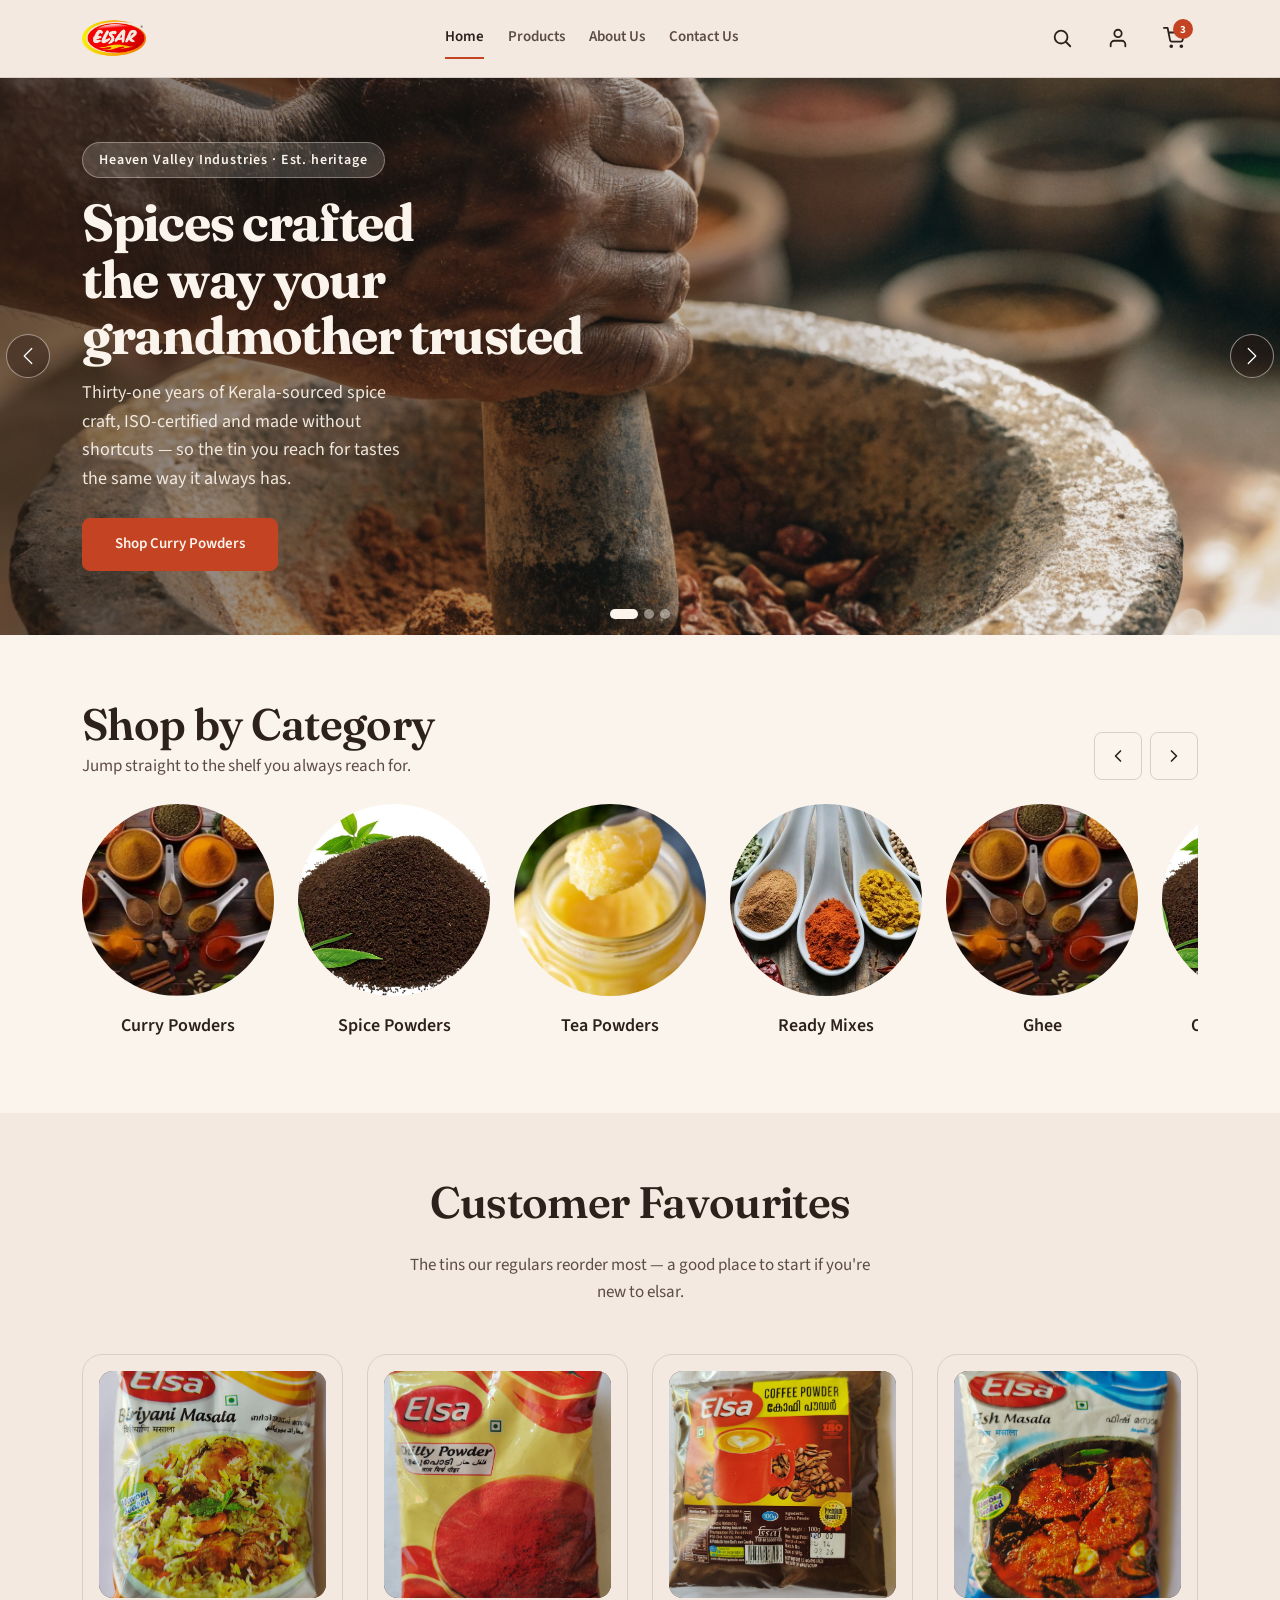
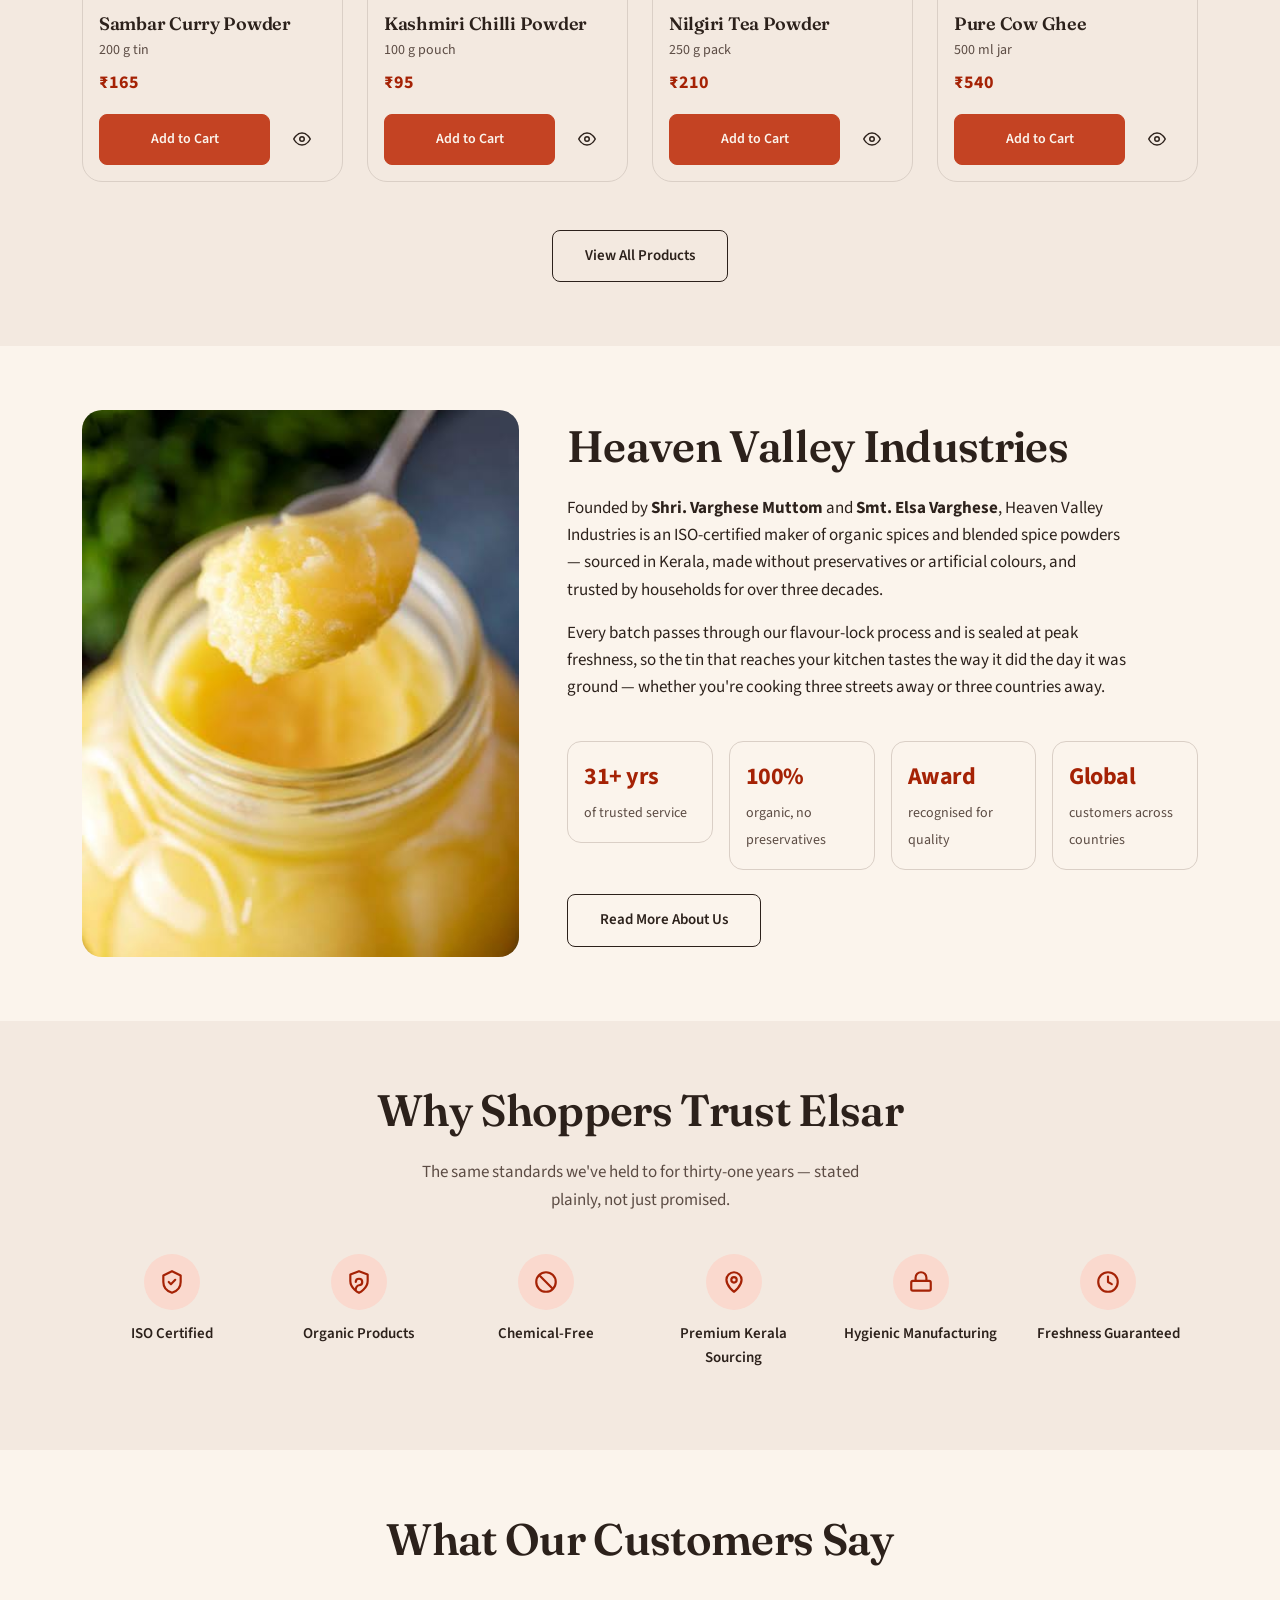
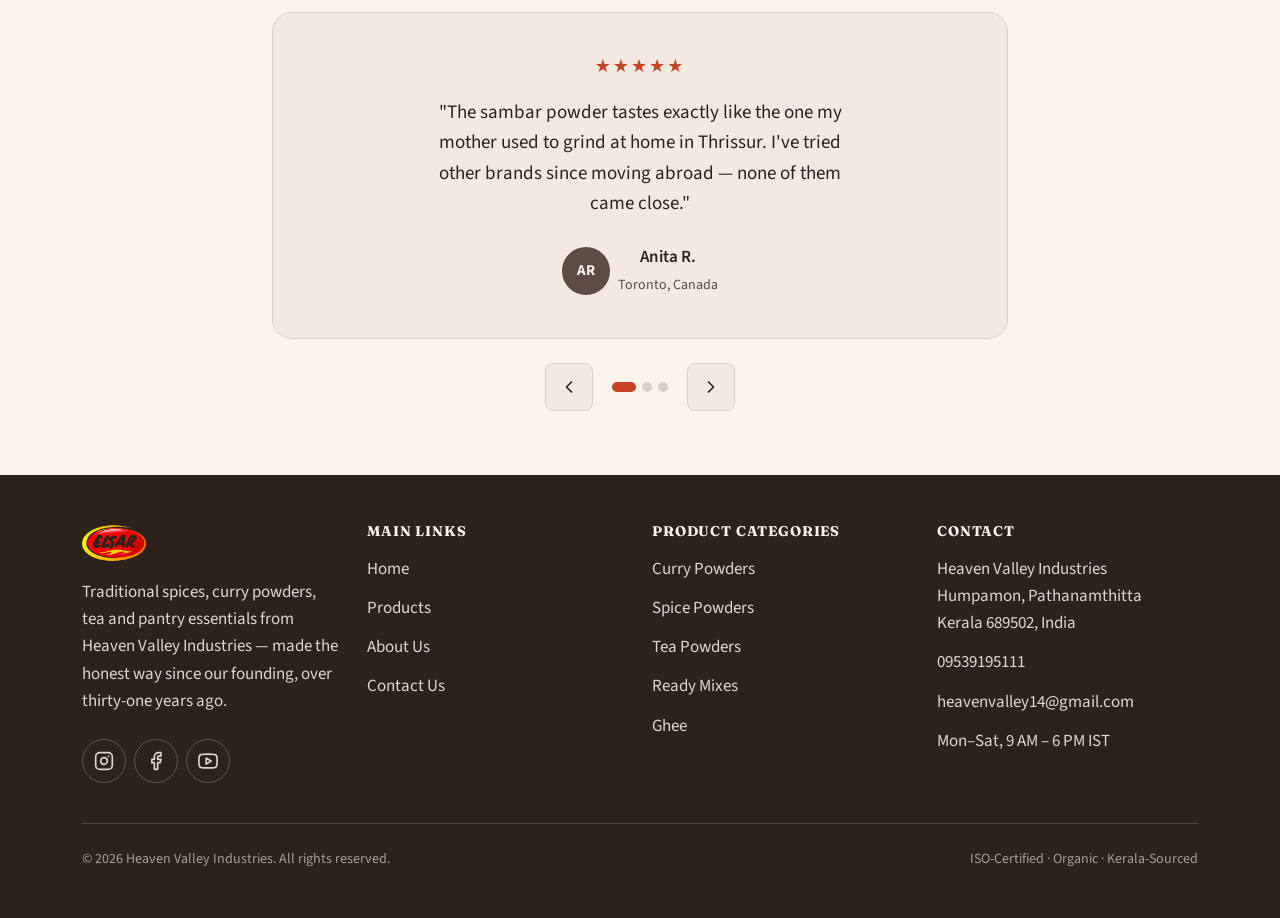
==== commit 4f9f55ea: "updated files" ====
--- a/index.html
+++ b/index.html
@@ -3,7 +3,7 @@
 <head>
   <meta charset="UTF-8">
   <meta name="viewport" content="width=device-width, initial-scale=1">
-  <title>elsa — Traditional Spices, Curry Powders &amp; Pantry Essentials | Heaven Valley Industries</title>
+  <title>elsar — Traditional Spices, Curry Powders &amp; Pantry Essentials | Heaven Valley Industries</title>
   <meta name="description" content="Shop curry powders, spice blends, tea, ready mixes and ghee from Heaven Valley Industries — ISO-certified, organic, Kerala-sourced, made without preservatives or artificial colours.">
 
   <!-- Bootstrap 5 -->
@@ -26,7 +26,7 @@
       <div class="site-header__bar">
 
         <a class="brand" href="index.html">
-          <img class="brand__logo" src="assets/images/elsa.png" alt="elsa — Heaven Valley Industries" width="168" height="48">
+          <img class="brand__logo" src="assets/images/elsar.png" alt="elsar — Heaven Valley Industries" width="168" height="48">
         </a>
 
         <nav class="primary-nav" aria-label="Primary">
@@ -106,7 +106,7 @@
   <div class="drawer-scrim" id="drawerScrim" hidden></div>
   <nav class="mobile-drawer" id="mobileDrawer" aria-label="Mobile" aria-hidden="true">
     <div class="mobile-drawer__head">
-      <span class="brand"><img class="brand__logo" src="assets/images/elsa.png" alt="elsa — Heaven Valley Industries" width="168" height="48"></span>
+      <span class="brand"><img class="brand__logo" src="assets/images/elsar.png" alt="elsar — Heaven Valley Industries" width="168" height="48"></span>
       <button type="button" class="icon-btn" id="drawerClose" aria-label="Close menu">
         <svg width="20" height="20" viewBox="0 0 24 24" fill="none" stroke="currentColor" stroke-width="2" stroke-linecap="round" stroke-linejoin="round" aria-hidden="true">
           <line x1="18" y1="6" x2="6" y2="18"></line>
@@ -159,7 +159,7 @@
         <div class="carousel-inner">
 
           <div class="carousel-item active">
-            <div class="hero-slide" style="background-image: url('assets/images/elsa-hero-1.png');">
+            <div class="hero-slide" style="background-image: url('assets/images/elsar-hero-1.png');">
               <div class="container-xl">
                 <div class="hero-slide__content">
                   <span class="hero-slide__eyebrow">Heaven Valley Industries · Est. heritage</span>
@@ -172,7 +172,7 @@
           </div>
 
           <div class="carousel-item">
-            <div class="hero-slide" style="background-image: url('assets/images/elsa-hero-2.png');">
+            <div class="hero-slide" style="background-image: url('assets/images/elsar-hero-2.png');">
               <div class="container-xl">
                 <div class="hero-slide__content">
                   <span class="hero-slide__eyebrow">No preservatives · No artificial colour</span>
@@ -185,7 +185,7 @@
           </div>
 
           <div class="carousel-item">
-            <div class="hero-slide" style="background-image: url('assets/images/elsa-hero-3.png');">
+            <div class="hero-slide" style="background-image: url('assets/images/elsar-hero-3.png');">
               <div class="container-xl">
                 <div class="hero-slide__content">
                   <span class="hero-slide__eyebrow">Curry powders · Spice blends · Tea · Mixes · Ghee</span>
@@ -286,7 +286,7 @@
       <div class="container-xl">
         <div class="text-center mx-auto mb-5" style="max-width: 38rem;">
           <h2 class="section-heading" id="featured-heading">Customer Favourites</h2>
-          <p class="section-lede mx-auto">The tins our regulars reorder most — a good place to start if you're new to elsa.</p>
+          <p class="section-lede mx-auto">The tins our regulars reorder most — a good place to start if you're new to elsar.</p>
         </div>
 
         <div class="row row-cols-2 row-cols-md-2 row-cols-xl-4 g-4">
@@ -294,9 +294,9 @@
           <div class="col">
             <article class="product-card">
               <div class="product-card__media">
-                <span class="media-placeholder" data-asset="Product photo, Elsa Sambar Curry Powder 200g tin on neutral backdrop, 1200×1200" aria-hidden="true">Sambar Curry Powder</span>
-              </div>
-              <h3 class="product-card__name">Sambar Curry Powder</h3>
+                <span class="media-placeholder" data-asset="Product photo, Elsar Sambar Curry Powder 200g tin on neutral backdrop, 1200×1200" aria-hidden="true">Sambar Curry Powder</span>
+              </div>
+              <h3 class="product-card__name"><a href="product-detail.html" class="stretched-link text-reset text-decoration-none">Sambar Curry Powder</a></h3>
               <p class="product-card__weight">200 g tin</p>
               <p class="product-card__price">₹165</p>
               <div class="product-card__actions">
@@ -316,9 +316,9 @@
           <div class="col">
             <article class="product-card">
               <div class="product-card__media">
-                <span class="media-placeholder" data-asset="Product photo, Elsa Kashmiri Chilli Powder 100g pouch on neutral backdrop, 1200×1200" aria-hidden="true">Kashmiri Chilli Powder</span>
-              </div>
-              <h3 class="product-card__name">Kashmiri Chilli Powder</h3>
+                <span class="media-placeholder" data-asset="Product photo, Elsar Kashmiri Chilli Powder 100g pouch on neutral backdrop, 1200×1200" aria-hidden="true">Kashmiri Chilli Powder</span>
+              </div>
+              <h3 class="product-card__name"><a href="product-detail.html" class="stretched-link text-reset text-decoration-none">Kashmiri Chilli Powder</a></h3>
               <p class="product-card__weight">100 g pouch</p>
               <p class="product-card__price">₹95</p>
               <div class="product-card__actions">
@@ -338,9 +338,9 @@
           <div class="col">
             <article class="product-card">
               <div class="product-card__media">
-                <span class="media-placeholder" data-asset="Product photo, Elsa Nilgiri Tea Powder 250g pack on neutral backdrop, 1200×1200" aria-hidden="true">Nilgiri Tea Powder</span>
-              </div>
-              <h3 class="product-card__name">Nilgiri Tea Powder</h3>
+                <span class="media-placeholder" data-asset="Product photo, Elsar Nilgiri Tea Powder 250g pack on neutral backdrop, 1200×1200" aria-hidden="true">Nilgiri Tea Powder</span>
+              </div>
+              <h3 class="product-card__name"><a href="product-detail.html" class="stretched-link text-reset text-decoration-none">Nilgiri Tea Powder</a></h3>
               <p class="product-card__weight">250 g pack</p>
               <p class="product-card__price">₹210</p>
               <div class="product-card__actions">
@@ -360,9 +360,9 @@
           <div class="col">
             <article class="product-card">
               <div class="product-card__media">
-                <span class="media-placeholder" data-asset="Product photo, Elsa Pure Cow Ghee 500ml jar on neutral backdrop, 1200×1200" aria-hidden="true">Pure Cow Ghee</span>
-              </div>
-              <h3 class="product-card__name">Pure Cow Ghee</h3>
+                <span class="media-placeholder" data-asset="Product photo, Elsar Pure Cow Ghee 500ml jar on neutral backdrop, 1200×1200" aria-hidden="true">Pure Cow Ghee</span>
+              </div>
+              <h3 class="product-card__name"><a href="product-detail.html" class="stretched-link text-reset text-decoration-none">Pure Cow Ghee</a></h3>
               <p class="product-card__weight">500 ml jar</p>
               <p class="product-card__price">₹540</p>
               <div class="product-card__actions">
@@ -438,7 +438,7 @@
     <section class="section section--surface" aria-labelledby="trust-heading">
       <div class="container-xl">
         <div class="text-center mx-auto mb-4" style="max-width: 38rem;">
-          <h2 class="section-heading" id="trust-heading">Why Shoppers Trust Elsa</h2>
+          <h2 class="section-heading" id="trust-heading">Why Shoppers Trust Elsar</h2>
           <p class="section-lede mx-auto">The same standards we've held to for thirty-one years — stated plainly, not just promised.</p>
         </div>
 
@@ -579,17 +579,17 @@
 
         <div class="col">
           <span class="footer-brand">
-            <img class="brand__logo" src="assets/images/elsa.png" alt="elsa — Heaven Valley Industries" width="168" height="48">
+            <img class="brand__logo" src="assets/images/elsar.png" alt="elsar — Heaven Valley Industries" width="168" height="48">
           </span>
           <p class="mb-0" style="max-width: 32ch;">Traditional spices, curry powders, tea and pantry essentials from Heaven Valley Industries — made the honest way since our founding, over thirty-one years ago.</p>
           <div class="social-row">
-            <a href="#" aria-label="Follow elsa on Instagram">
+            <a href="#" aria-label="Follow elsar on Instagram">
               <svg width="20" height="20" viewBox="0 0 24 24" fill="none" stroke="currentColor" stroke-width="2" stroke-linecap="round" stroke-linejoin="round" aria-hidden="true"><rect x="2" y="2" width="20" height="20" rx="5"></rect><path d="M16 11.37A4 4 0 1 1 12.63 8 4 4 0 0 1 16 11.37z"></path><line x1="17.5" y1="6.5" x2="17.51" y2="6.5"></line></svg>
             </a>
-            <a href="#" aria-label="Follow elsa on Facebook">
+            <a href="#" aria-label="Follow elsar on Facebook">
               <svg width="20" height="20" viewBox="0 0 24 24" fill="none" stroke="currentColor" stroke-width="2" stroke-linecap="round" stroke-linejoin="round" aria-hidden="true"><path d="M18 2h-3a5 5 0 0 0-5 5v3H7v4h3v8h4v-8h3l1-4h-4V7a1 1 0 0 1 1-1h3z"></path></svg>
             </a>
-            <a href="#" aria-label="Subscribe to elsa on YouTube">
+            <a href="#" aria-label="Subscribe to elsar on YouTube">
               <svg width="20" height="20" viewBox="0 0 24 24" fill="none" stroke="currentColor" stroke-width="2" stroke-linecap="round" stroke-linejoin="round" aria-hidden="true"><path d="M22.5 6.4a3 3 0 0 0-2.1-2.1C18.6 3.7 12 3.7 12 3.7s-6.6 0-8.4.6A3 3 0 0 0 1.5 6.4 31 31 0 0 0 1 12a31 31 0 0 0 .5 5.6 3 3 0 0 0 2.1 2.1c1.8.6 8.4.6 8.4.6s6.6 0 8.4-.6a3 3 0 0 0 2.1-2.1A31 31 0 0 0 23 12a31 31 0 0 0-.5-5.6z"></path><polygon points="9.8 15.5 15.8 12 9.8 8.5 9.8 15.5"></polygon></svg>
             </a>
           </div>
--- a/css/tokens.css
+++ b/css/tokens.css
@@ -1,5 +1,5 @@
 /*
-  Design tokens for elsa — resolved from DESIGN.md's seed palette.
+  Design tokens for elsar — resolved from DESIGN.md's seed palette.
   "[to be resolved during implementation]" placeholders are settled here:
   Spice-Red Accent anchored on dried red chili / paprika; Warm Paper, Ink,
   Surface and Border are tinted toward the same hue at low chroma so the
--- a/css/styles.css
+++ b/css/styles.css
@@ -1,4 +1,4 @@
-﻿/* elsa — homepage styles. Bootstrap 5 provides layout/grid; this layer applies
+﻿/* elsar — homepage styles. Bootstrap 5 provides layout/grid; this layer applies
    the brand system on top (The Trusted Pantry Counter — calm, earthy, flat). */
 
 * {
@@ -670,6 +670,7 @@
   height: 100%;
   display: flex;
   flex-direction: column;
+  position: relative;
   transition: border-color var(--duration-base) var(--ease-out-quart),
               background-color var(--duration-base) var(--ease-out-quart);
 }
@@ -726,6 +727,8 @@
   margin-top: auto;
   display: flex;
   gap: var(--space-2xs);
+  position: relative;
+  z-index: 2;
 }
 .product-card__actions .btn {
   flex: 1 1 auto;
@@ -4280,7 +4283,7 @@
 }
 
 /* ======================================================================
-   FEATURE CARDS  (Why Choose Elsa)
+   FEATURE CARDS  (Why Choose Elsar)
    ====================================================================== */
 .abt-feature-card {
   background: var(--color-surface);
